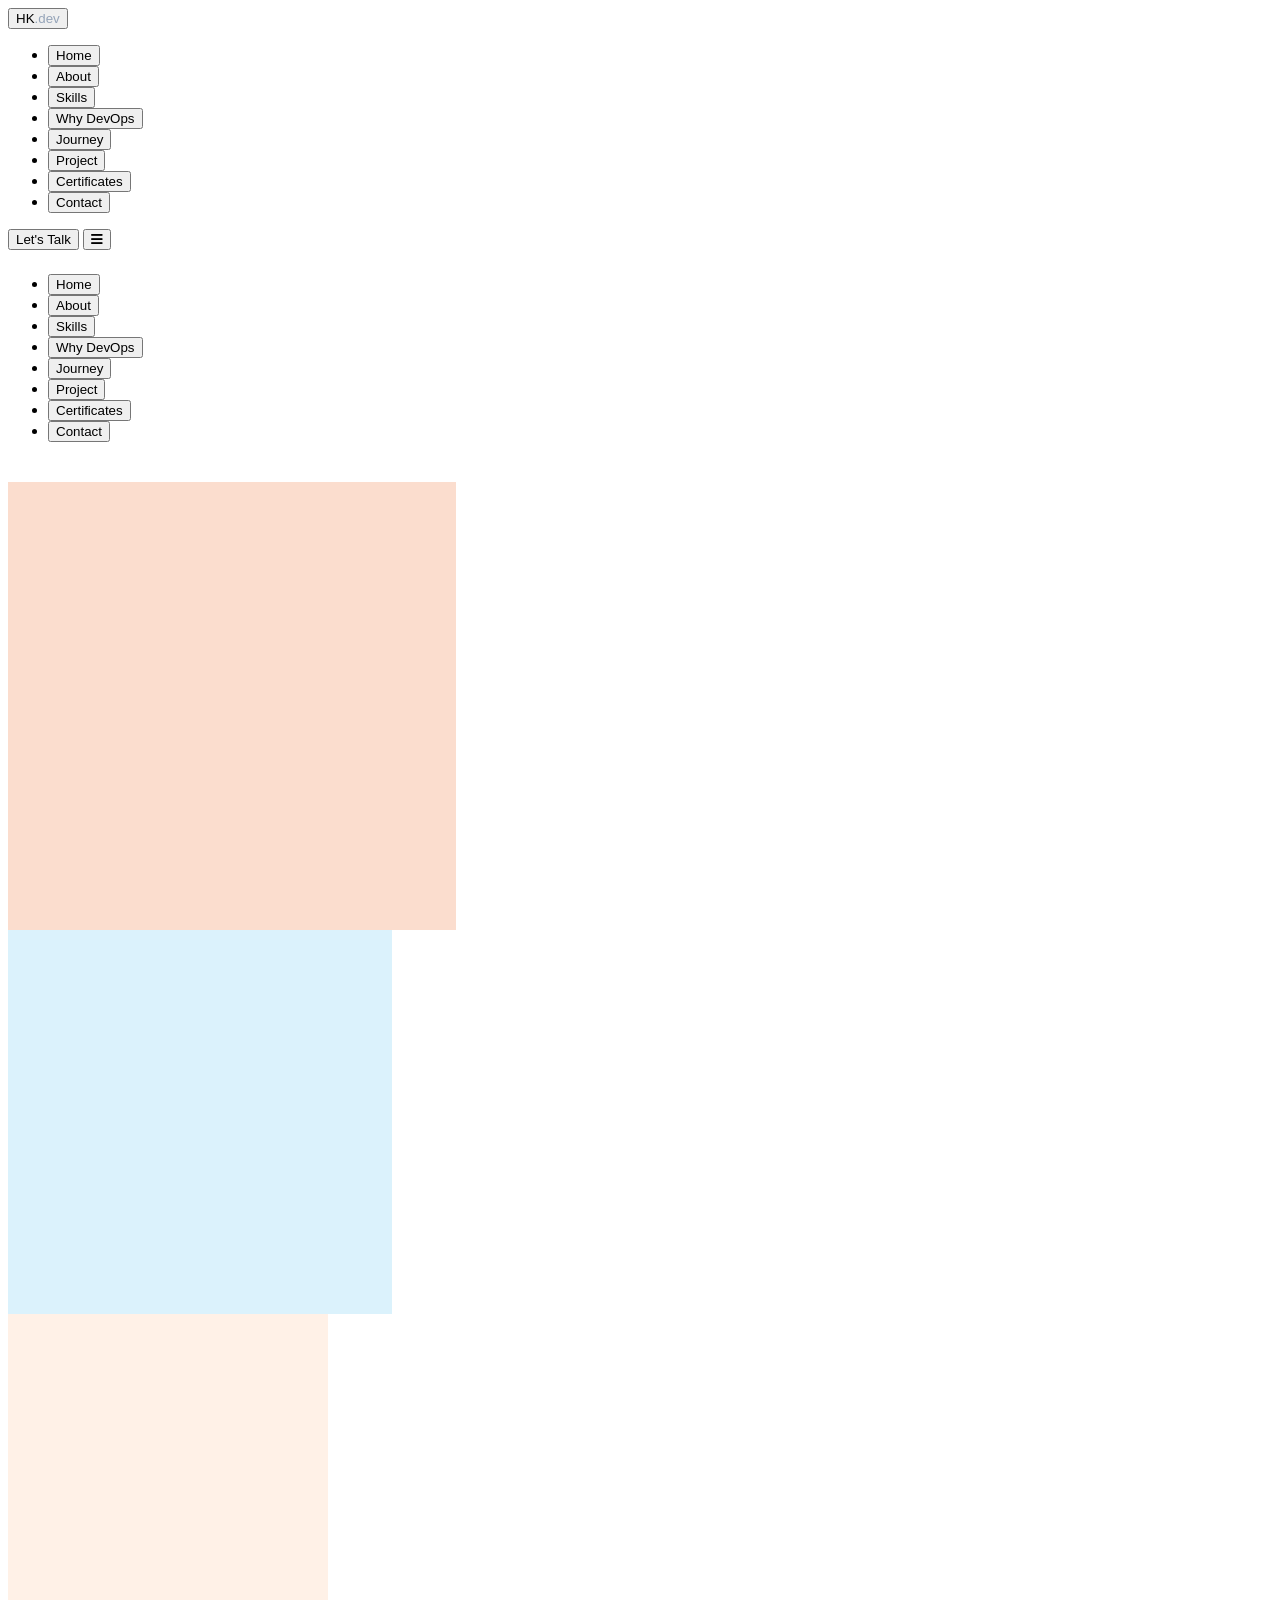
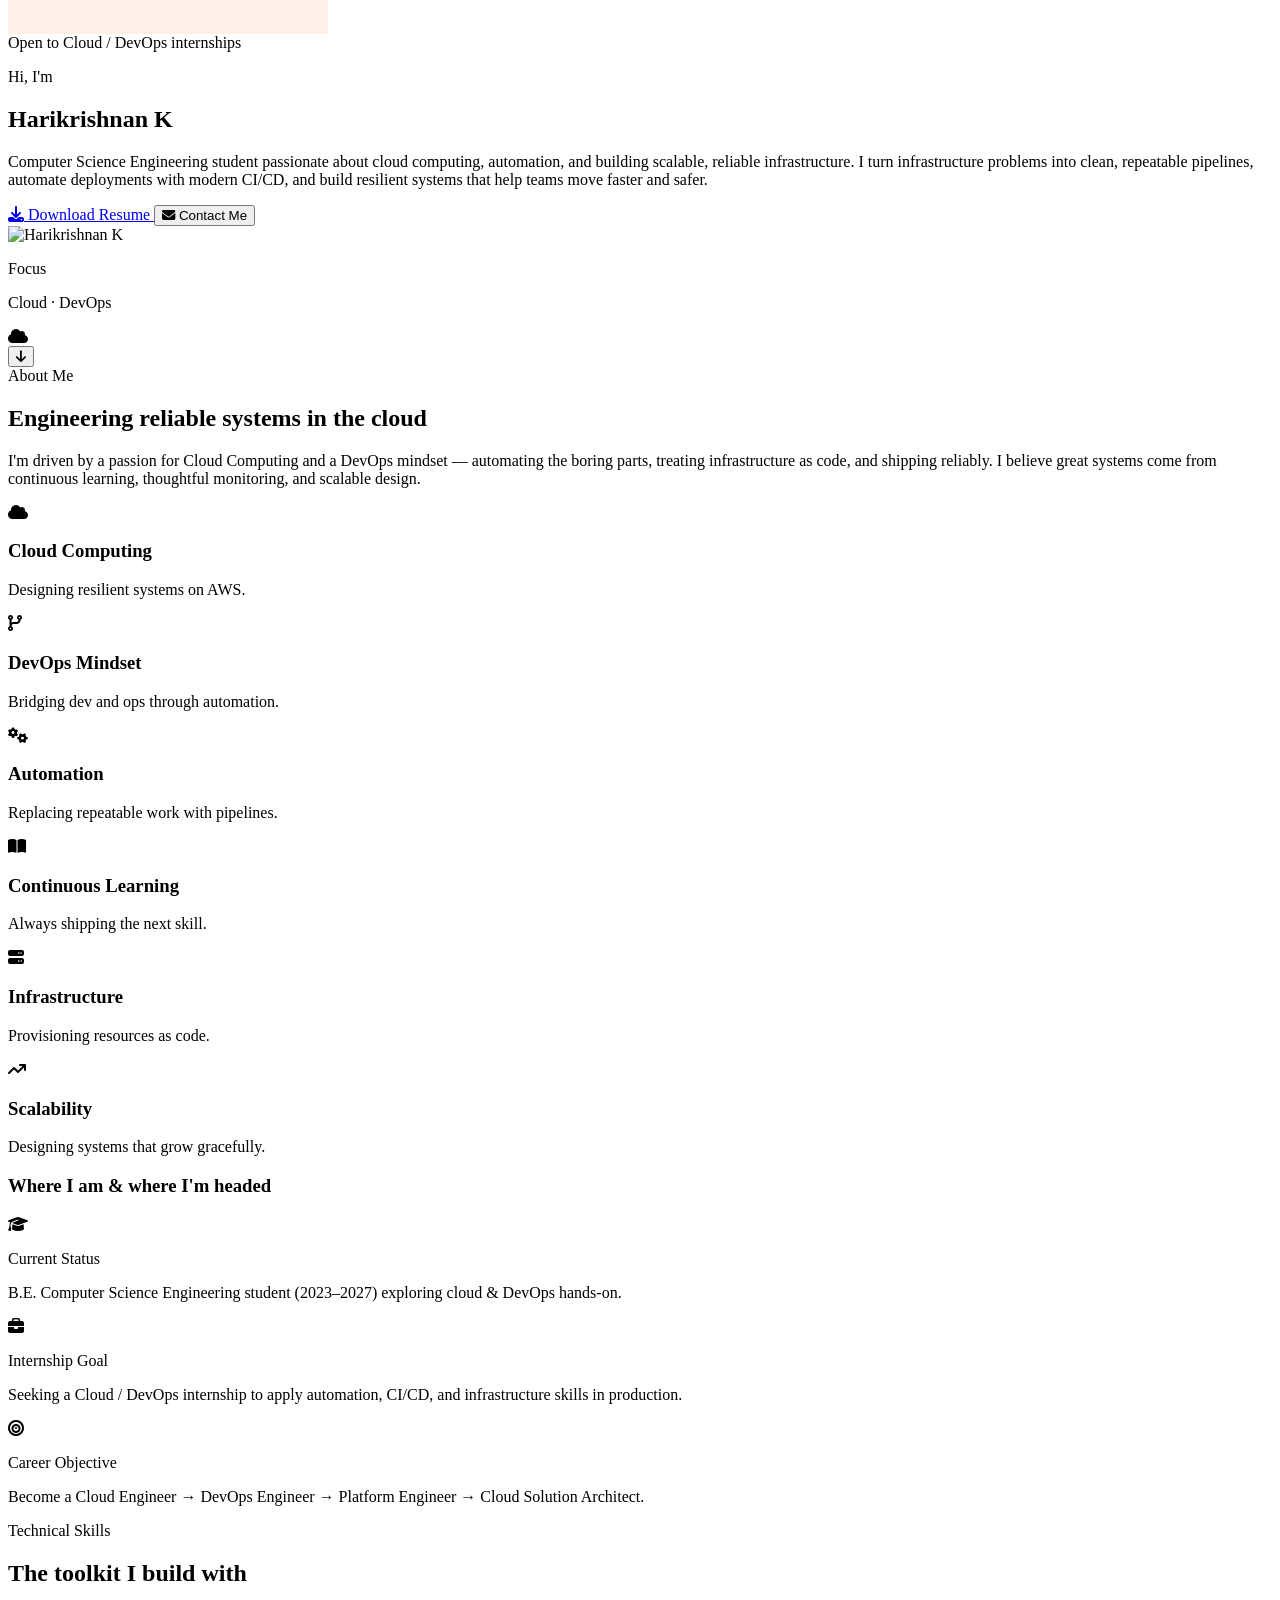
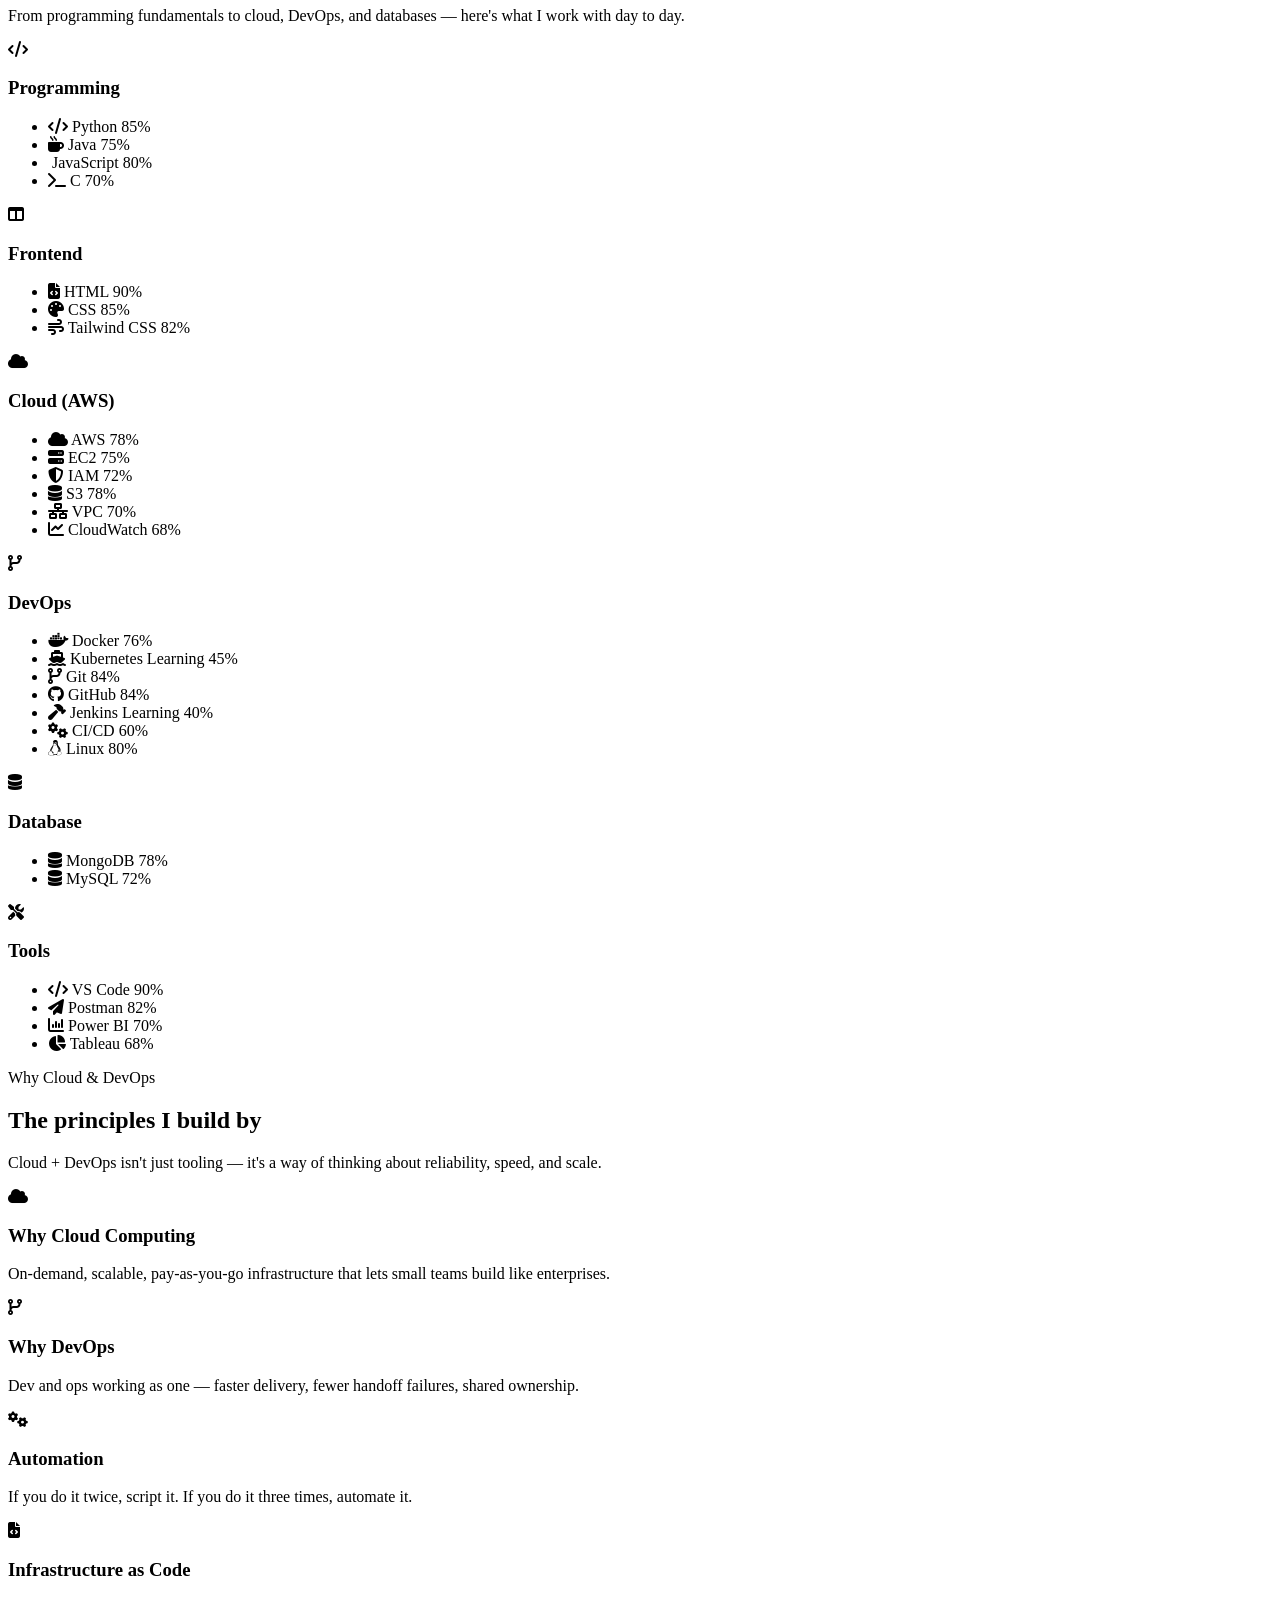
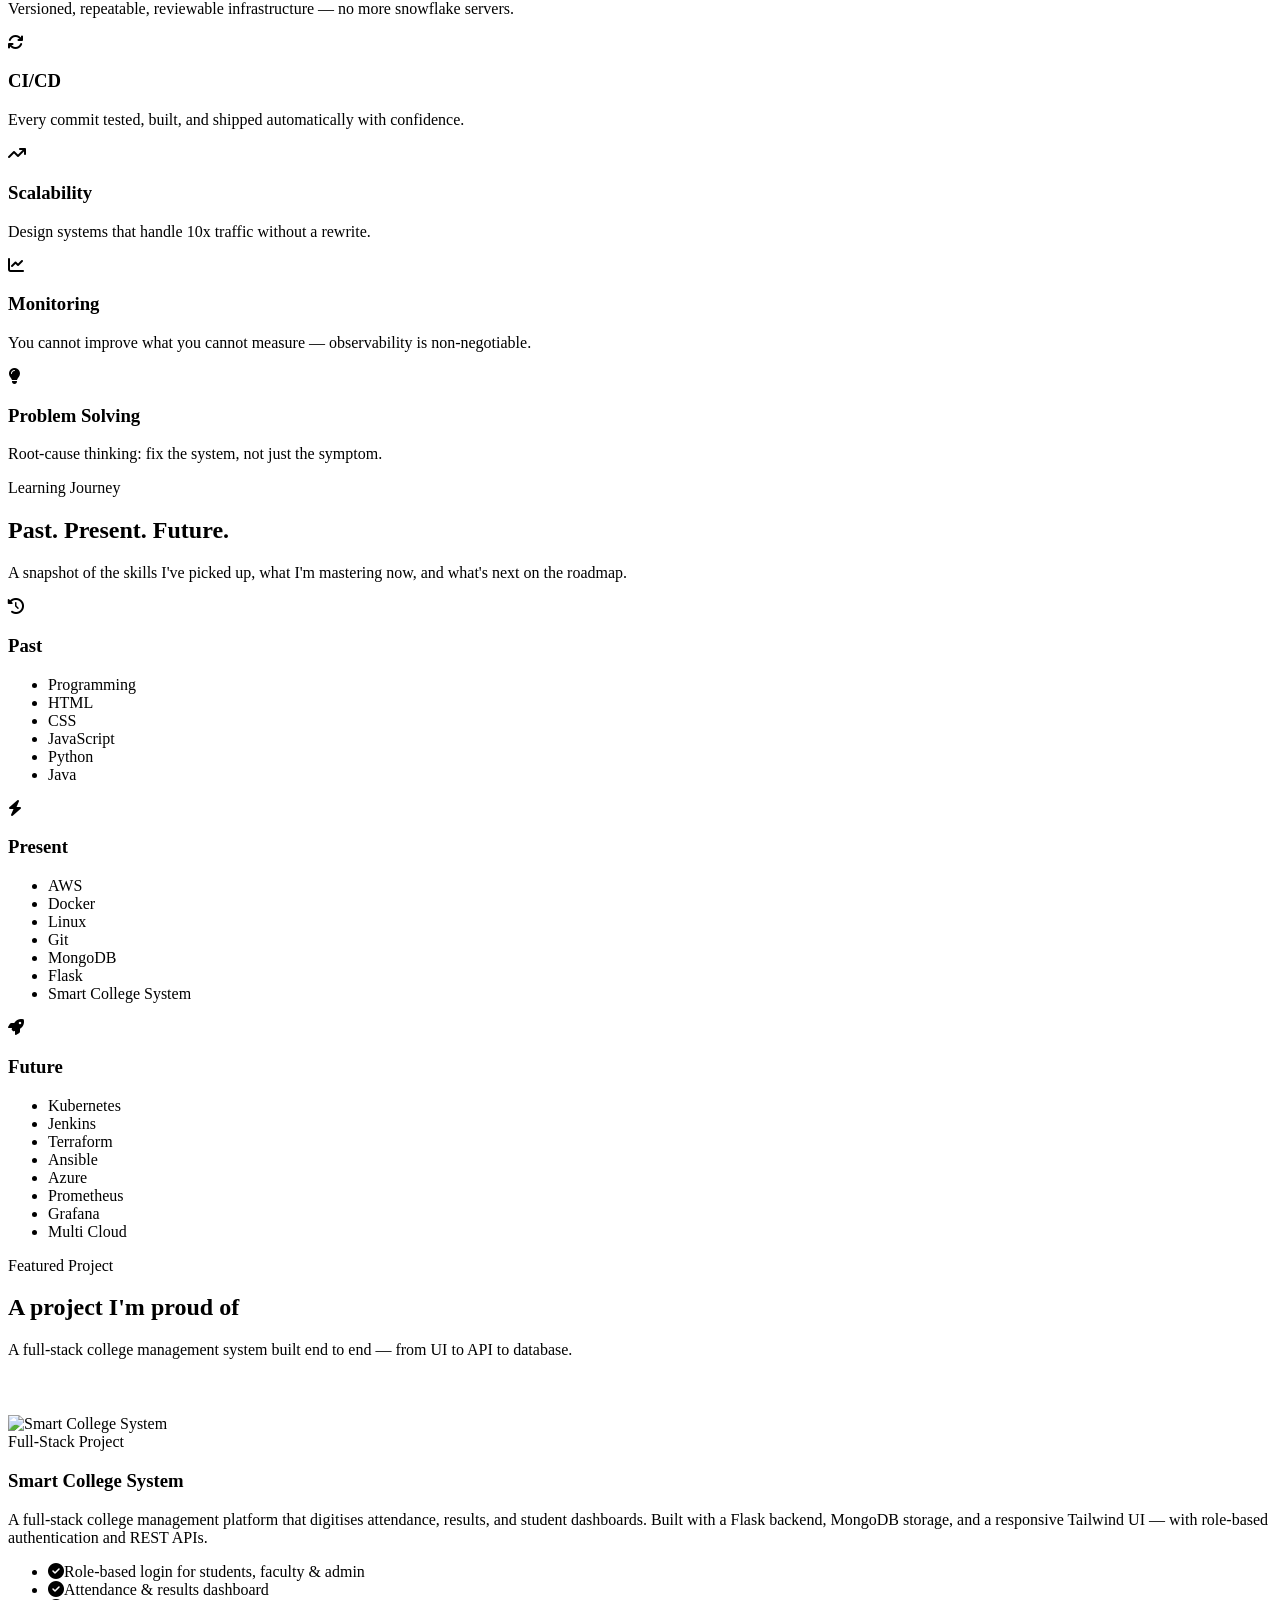
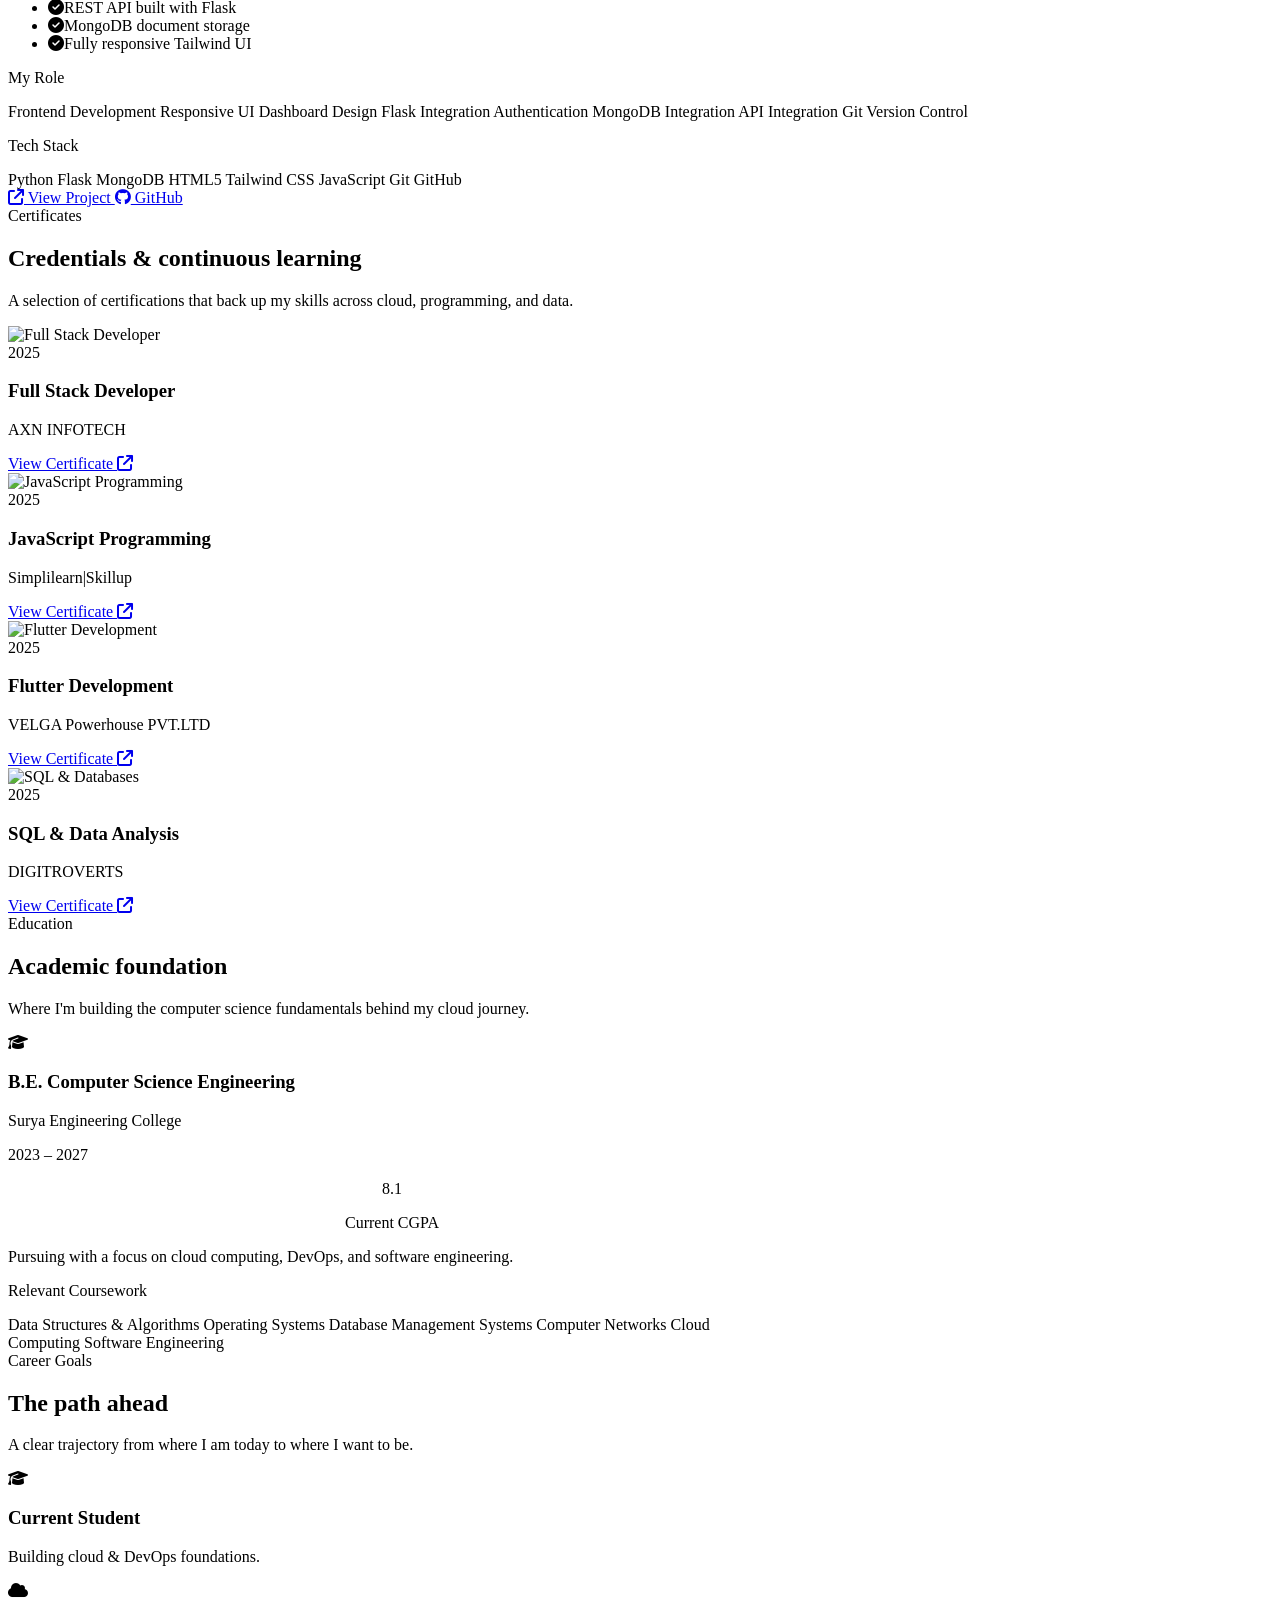
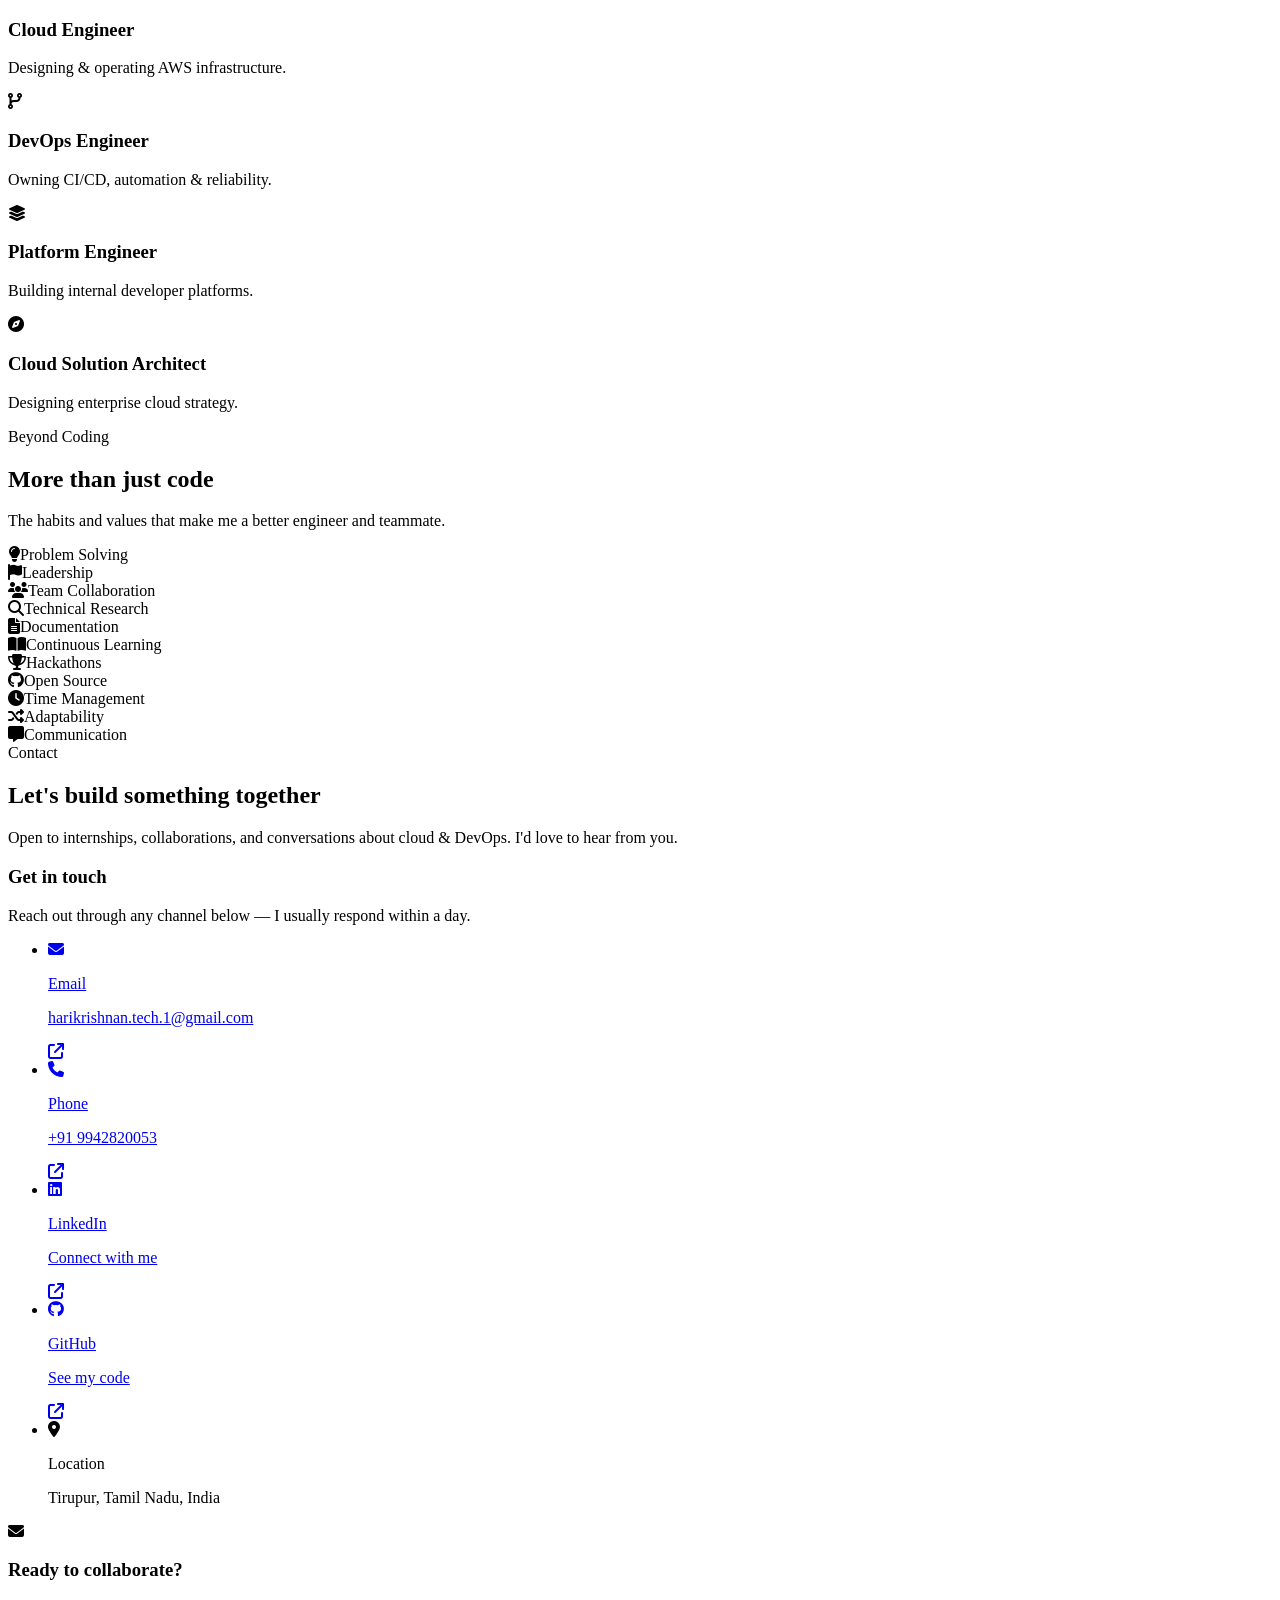
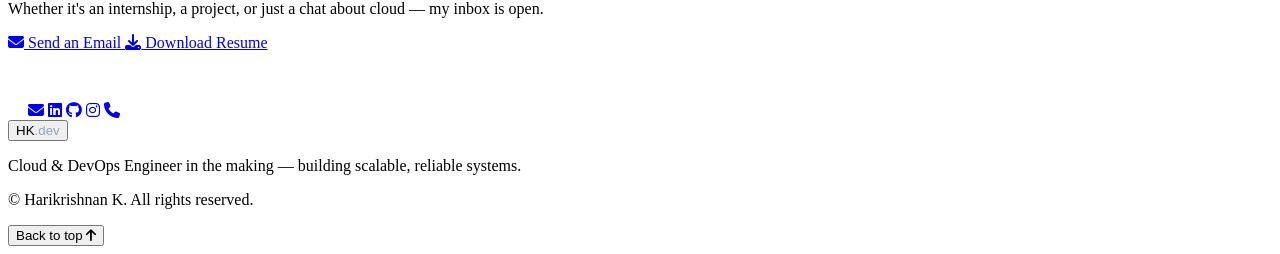
==== index.html @ 73b2b6e0 "Updated Homepage" ====
<!DOCTYPE html>
<html lang="en">
  <head>
    <meta charset="UTF-8" />
    <meta name="viewport" content="width=device-width, initial-scale=1.0" />
    <meta
      name="description"
      content="Harikrishnan K — Cloud & DevOps Engineer. Computer Science Engineering student passionate about cloud computing, automation, and scalable infrastructure."
    />
    <title>Harikrishnan K — Cloud & DevOps Engineer</title>

    <!-- ================= FONTS ================= -->
    <!-- Poppins (body) + Space Grotesk (headings). To change fonts, edit here. -->
    <link rel="preconnect" href="https://fonts.googleapis.com" />
    <link rel="preconnect" href="https://fonts.gstatic.com" crossorigin />
    <link
      href="https://fonts.googleapis.com/css2?family=Poppins:wght@300;400;500;600;700&family=Space+Grotesk:wght@400;500;600;700&display=swap"
      rel="stylesheet"
    />

    <!-- ================= FONT AWESOME ICONS ================= -->
    <link
      rel="stylesheet"
      href="https://cdnjs.cloudflare.com/ajax/libs/font-awesome/6.5.2/css/all.min.css"
      referrerpolicy="no-referrer"
    />

    <!-- ================= STYLESHEETS (split by concern, unchanged from original) ================= -->
    <link rel="stylesheet" href="css/variables.css" />
    <link rel="stylesheet" href="css/base.css" />
    <link rel="stylesheet" href="css/components.css" />
    <link rel="stylesheet" href="css/animations.css" />
    <link rel="stylesheet" href="css/sections.css" />
    <style>
      .scroll-progress {
        width: 0%;
      }
    </style>
  </head>

  <body>
    <!-- ================= SCROLL PROGRESS BAR ================= -->
    <div class="scroll-progress-bar">
      <div class="scroll-progress" id="scroll-progress"></div>
    </div>

    <!-- ================= NAVBAR ================= -->
    <header class="navbar" id="navbar-el">
      <nav class="container-x nav-inner">
        <button class="nav-logo" data-scroll="hero">
          <span class="text-gradient">HK</span><span style="color:#94a3b8">.dev</span>
        </button>

        <!-- Desktop links -->
        <ul class="nav-links">
          <li><button data-scroll="hero" data-nav="hero">Home</button></li>
          <li><button data-scroll="about" data-nav="about">About</button></li>
          <li><button data-scroll="skills" data-nav="skills">Skills</button></li>
          <li><button data-scroll="why" data-nav="why">Why DevOps</button></li>
          <li><button data-scroll="journey" data-nav="journey">Journey</button></li>
          <li><button data-scroll="project" data-nav="project">Project</button></li>
          <li><button data-scroll="certificates" data-nav="certificates">Certificates</button></li>
          <li><button data-scroll="contact" data-nav="contact">Contact</button></li>
        </ul>

        <!-- CTA -->
        <button class="nav-cta" data-scroll="contact">Let's Talk</button>

        <!-- Mobile hamburger -->
        <button class="nav-toggle" id="nav-toggle" aria-label="Toggle menu">
          <i class="fa-solid fa-bars" id="nav-icon"></i>
        </button>
      </nav>

      <!-- Mobile dropdown -->
      <div class="nav-mobile container-x" id="nav-mobile">
        <ul style="padding-bottom:1.5rem;padding-top:0.5rem">
          <li><button data-scroll="hero" data-nav="hero">Home</button></li>
          <li><button data-scroll="about" data-nav="about">About</button></li>
          <li><button data-scroll="skills" data-nav="skills">Skills</button></li>
          <li><button data-scroll="why" data-nav="why">Why DevOps</button></li>
          <li><button data-scroll="journey" data-nav="journey">Journey</button></li>
          <li><button data-scroll="project" data-nav="project">Project</button></li>
          <li><button data-scroll="certificates" data-nav="certificates">Certificates</button></li>
          <li><button data-scroll="contact" data-nav="contact">Contact</button></li>
        </ul>
      </div>
    </header>

    <main>
      <!-- ================= HERO SECTION ================= -->
      <section id="hero" class="hero">
        <!-- Background glows + grid -->
        <div class="hero-bg">
          <div class="hero-blob" style="left:-8rem;top:2.5rem;width:28rem;height:28rem;background:rgba(234,88,12,0.2)"></div>
          <div class="hero-blob" style="right:-6rem;top:10rem;width:24rem;height:24rem;background:rgba(14,165,233,0.15)"></div>
          <div class="hero-blob" style="left:33%;bottom:0;width:20rem;height:20rem;background:rgba(249,115,22,0.1)"></div>
          <div class="hero-grid"></div>
        </div>

        <div class="container-x hero-grid-layout">
          <!-- LEFT: text -->
          <div>
            <span class="hero-badge reveal">
              <span class="live-dot"><span class="ping"></span><span class="core"></span></span>
              Open to Cloud / DevOps internships
            </span>
            <p class="hero-greeting reveal reveal-d-1">Hi, I'm</p>
            <h1 class="hero-name reveal reveal-d-1">Harikrishnan K</h1>
            <h2 class="hero-role reveal reveal-d-2">
              <span class="caret text-gradient" id="typed-text"></span>
            </h2>
            <p class="hero-intro reveal reveal-d-2">
              Computer Science Engineering student passionate about cloud computing, automation, and building scalable, reliable infrastructure. I turn infrastructure problems into clean, repeatable pipelines, automate deployments with modern CI/CD, and build resilient systems that help teams move faster and safer.
            </p>
            <div class="hero-btns reveal reveal-d-3">
              <a class="btn btn-primary" href="hari(DevOp’s & Cloud ).pdf" download>
                <i class="fa-solid fa-download"></i> Download Resume
              </a>
              <button class="btn btn-ghost" data-scroll="contact">
                <i class="fa-solid fa-envelope"></i> Contact Me
              </button>
            </div>
          </div>

          <!-- RIGHT: glowing profile card -->
          <div class="hero-photo-wrap reveal reveal-right reveal-d-2">
            <div class="hero-photo-card">
              <div class="hero-photo-glow glow-ring animate-pulse-glow"></div>
              <div class="glass">
                <img class="zoom-img" src="me.jpeg" alt="Harikrishnan K" />
                <div class="hero-photo-badge">
                  <div>
                    <p class="focus-label">Focus</p>
                    <p class="focus-value">Cloud · DevOps</p>
                  </div>
                  <span class="focus-icon"><i class="fa-solid fa-cloud"></i></span>
                </div>
              </div>
            </div>
          </div>
        </div>
        <!-- Scroll hint -->
        <button class="hero-scroll-hint" data-scroll="about" aria-label="Scroll down">
          <i class="fa-solid fa-arrow-down animate-bounce"></i>
        </button>
      </section>

      <!-- ================= ABOUT SECTION ================= -->
      <section id="about" class="section-pad">
        <div class="container-x">
          <div class="section-heading reveal">
            <span class="section-eyebrow"><span class="dot"></span>About Me</span>
            <h2 class="section-title">Engineering <span class="text-gradient">reliable systems</span> in the cloud</h2>
            <p class="section-subtitle">I'm driven by a passion for Cloud Computing and a DevOps mindset — automating the boring parts, treating infrastructure as code, and shipping reliably. I believe great systems come from continuous learning, thoughtful monitoring, and scalable design.</p>
          </div>

          <div class="about-grid">
            <div class="reveal reveal-d1">
              <div class="glass glass-hover lift pillar-card">
                <div class="pillar-icon"><i class="fa-solid fa-cloud"></i></div>
                <h3 class="pillar-title">Cloud Computing</h3>
                <p class="pillar-text">Designing resilient systems on AWS.</p>
              </div>
            </div>
            <div class="reveal reveal-d2">
              <div class="glass glass-hover lift pillar-card">
                <div class="pillar-icon"><i class="fa-solid fa-code-branch"></i></div>
                <h3 class="pillar-title">DevOps Mindset</h3>
                <p class="pillar-text">Bridging dev and ops through automation.</p>
              </div>
            </div>
            <div class="reveal reveal-d3">
              <div class="glass glass-hover lift pillar-card">
                <div class="pillar-icon"><i class="fa-solid fa-gears"></i></div>
                <h3 class="pillar-title">Automation</h3>
                <p class="pillar-text">Replacing repeatable work with pipelines.</p>
              </div>
            </div>
            <div class="reveal reveal-d1">
              <div class="glass glass-hover lift pillar-card">
                <div class="pillar-icon"><i class="fa-solid fa-book-open"></i></div>
                <h3 class="pillar-title">Continuous Learning</h3>
                <p class="pillar-text">Always shipping the next skill.</p>
              </div>
            </div>
            <div class="reveal reveal-d2">
              <div class="glass glass-hover lift pillar-card">
                <div class="pillar-icon"><i class="fa-solid fa-server"></i></div>
                <h3 class="pillar-title">Infrastructure</h3>
                <p class="pillar-text">Provisioning resources as code.</p>
              </div>
            </div>
            <div class="reveal reveal-d3">
              <div class="glass glass-hover lift pillar-card">
                <div class="pillar-icon"><i class="fa-solid fa-arrow-trend-up"></i></div>
                <h3 class="pillar-title">Scalability</h3>
                <p class="pillar-text">Designing systems that grow gracefully.</p>
              </div>
            </div>
          </div>

          <div class="about-timeline">
            <h3 class="about-timeline-title reveal">Where I am & where I'm headed</h3>
            <div class="about-timeline-track">
              <div class="about-timeline-line"></div>
              <div class="about-timeline-item reveal reveal-left reveal-d-1">
                <span class="about-timeline-node"><i class="fa-solid fa-graduation-cap"></i></span>
                <div class="glass about-timeline-card">
                  <p class="about-timeline-phase">Current Status</p>
                  <p class="about-timeline-text">B.E. Computer Science Engineering student (2023–2027) exploring cloud & DevOps hands-on.</p>
                </div>
              </div>
              <div class="about-timeline-item reveal reveal-right reveal-d-1">
                <span class="about-timeline-node"><i class="fa-solid fa-briefcase"></i></span>
                <div class="glass about-timeline-card">
                  <p class="about-timeline-phase">Internship Goal</p>
                  <p class="about-timeline-text">Seeking a Cloud / DevOps internship to apply automation, CI/CD, and infrastructure skills in production.</p>
                </div>
              </div>
              <div class="about-timeline-item reveal reveal-left reveal-d-1">
                <span class="about-timeline-node"><i class="fa-solid fa-bullseye"></i></span>
                <div class="glass about-timeline-card">
                  <p class="about-timeline-phase">Career Objective</p>
                  <p class="about-timeline-text">Become a Cloud Engineer → DevOps Engineer → Platform Engineer → Cloud Solution Architect.</p>
                </div>
              </div>
            </div>
          </div>
        </div>
      </section>

      <!-- ================= SKILLS SECTION ================= -->
      <section id="skills" class="section-pad skills-bg">
        <div class="container-x">
          <div class="section-heading reveal">
            <span class="section-eyebrow"><span class="dot"></span>Technical Skills</span>
            <h2 class="section-title">The <span class="text-gradient">toolkit</span> I build with</h2>
            <p class="section-subtitle">From programming fundamentals to cloud, DevOps, and databases — here's what I work with day to day.</p>
          </div>
          <div class="skills-grid">

            <div class="reveal reveal-d1">
              <div class="glass glass-hover lift skill-card">
                <div class="skill-card-header">
                  <span class="skill-cat-icon accent"><i class="fa-solid fa-code"></i></span>
                  <h3 class="skill-cat-title">Programming</h3>
                </div>
                <ul>
                  <li class="skill-row">
                    <div class="skill-row-top">
                      <span class="skill-row-name"><i class="fa-solid fa-code accent"></i> Python</span>
                      <span class="skill-pct accent">85%</span>
                    </div>
                    <div class="skill-bar"><div class="skill-bar-fill accent" data-level="85"></div></div>
                  </li>
                  <li class="skill-row">
                    <div class="skill-row-top">
                      <span class="skill-row-name"><i class="fa-solid fa-mug-hot accent"></i> Java</span>
                      <span class="skill-pct accent">75%</span>
                    </div>
                    <div class="skill-bar"><div class="skill-bar-fill accent" data-level="75"></div></div>
                  </li>
                  <li class="skill-row">
                    <div class="skill-row-top">
                      <span class="skill-row-name"><i class="fa-solid fa-brackets-curly accent"></i> JavaScript</span>
                      <span class="skill-pct accent">80%</span>
                    </div>
                    <div class="skill-bar"><div class="skill-bar-fill accent" data-level="80"></div></div>
                  </li>
                  <li class="skill-row">
                    <div class="skill-row-top">
                      <span class="skill-row-name"><i class="fa-solid fa-terminal accent"></i> C</span>
                      <span class="skill-pct accent">70%</span>
                    </div>
                    <div class="skill-bar"><div class="skill-bar-fill accent" data-level="70"></div></div>
                  </li>
                </ul>
              </div>
            </div>

            <div class="reveal reveal-d2">
              <div class="glass glass-hover lift skill-card">
                <div class="skill-card-header">
                  <span class="skill-cat-icon azure"><i class="fa-solid fa-table-columns"></i></span>
                  <h3 class="skill-cat-title">Frontend</h3>
                </div>
                <ul>
                  <li class="skill-row">
                    <div class="skill-row-top">
                      <span class="skill-row-name"><i class="fa-solid fa-file-code azure"></i> HTML</span>
                      <span class="skill-pct azure">90%</span>
                    </div>
                    <div class="skill-bar"><div class="skill-bar-fill azure" data-level="90"></div></div>
                  </li>
                  <li class="skill-row">
                    <div class="skill-row-top">
                      <span class="skill-row-name"><i class="fa-solid fa-palette azure"></i> CSS</span>
                      <span class="skill-pct azure">85%</span>
                    </div>
                    <div class="skill-bar"><div class="skill-bar-fill azure" data-level="85"></div></div>
                  </li>
                  <li class="skill-row">
                    <div class="skill-row-top">
                      <span class="skill-row-name"><i class="fa-solid fa-wind azure"></i> Tailwind CSS</span>
                      <span class="skill-pct azure">82%</span>
                    </div>
                    <div class="skill-bar"><div class="skill-bar-fill azure" data-level="82"></div></div>
                  </li>
                </ul>
              </div>
            </div>

            <div class="reveal reveal-d3">
              <div class="glass glass-hover lift skill-card">
                <div class="skill-card-header">
                  <span class="skill-cat-icon accent"><i class="fa-solid fa-cloud"></i></span>
                  <h3 class="skill-cat-title">Cloud (AWS)</h3>
                </div>
                <ul>
                  <li class="skill-row">
                    <div class="skill-row-top">
                      <span class="skill-row-name"><i class="fa-solid fa-cloud accent"></i> AWS</span>
                      <span class="skill-pct accent">78%</span>
                    </div>
                    <div class="skill-bar"><div class="skill-bar-fill accent" data-level="78"></div></div>
                  </li>
                  <li class="skill-row">
                    <div class="skill-row-top">
                      <span class="skill-row-name"><i class="fa-solid fa-server accent"></i> EC2</span>
                      <span class="skill-pct accent">75%</span>
                    </div>
                    <div class="skill-bar"><div class="skill-bar-fill accent" data-level="75"></div></div>
                  </li>
                  <li class="skill-row">
                    <div class="skill-row-top">
                      <span class="skill-row-name"><i class="fa-solid fa-shield-halved accent"></i> IAM</span>
                      <span class="skill-pct accent">72%</span>
                    </div>
                    <div class="skill-bar"><div class="skill-bar-fill accent" data-level="72"></div></div>
                  </li>
                  <li class="skill-row">
                    <div class="skill-row-top">
                      <span class="skill-row-name"><i class="fa-solid fa-database accent"></i> S3</span>
                      <span class="skill-pct accent">78%</span>
                    </div>
                    <div class="skill-bar"><div class="skill-bar-fill accent" data-level="78"></div></div>
                  </li>
                  <li class="skill-row">
                    <div class="skill-row-top">
                      <span class="skill-row-name"><i class="fa-solid fa-network-wired accent"></i> VPC</span>
                      <span class="skill-pct accent">70%</span>
                    </div>
                    <div class="skill-bar"><div class="skill-bar-fill accent" data-level="70"></div></div>
                  </li>
                  <li class="skill-row">
                    <div class="skill-row-top">
                      <span class="skill-row-name"><i class="fa-solid fa-chart-line accent"></i> CloudWatch</span>
                      <span class="skill-pct accent">68%</span>
                    </div>
                    <div class="skill-bar"><div class="skill-bar-fill accent" data-level="68"></div></div>
                  </li>
                </ul>
              </div>
            </div>

            <div class="reveal reveal-d1">
              <div class="glass glass-hover lift skill-card">
                <div class="skill-card-header">
                  <span class="skill-cat-icon azure"><i class="fa-solid fa-code-branch"></i></span>
                  <h3 class="skill-cat-title">DevOps</h3>
                </div>
                <ul>
                  <li class="skill-row">
                    <div class="skill-row-top">
                      <span class="skill-row-name"><i class="fa-brands fa-docker azure"></i> Docker</span>
                      <span class="skill-pct azure">76%</span>
                    </div>
                    <div class="skill-bar"><div class="skill-bar-fill azure" data-level="76"></div></div>
                  </li>
                  <li class="skill-row">
                    <div class="skill-row-top">
                      <span class="skill-row-name"><i class="fa-solid fa-ship azure"></i> Kubernetes <span class="skill-note">Learning</span></span>
                      <span class="skill-pct azure">45%</span>
                    </div>
                    <div class="skill-bar"><div class="skill-bar-fill azure" data-level="45"></div></div>
                  </li>
                  <li class="skill-row">
                    <div class="skill-row-top">
                      <span class="skill-row-name"><i class="fa-solid fa-code-branch azure"></i> Git</span>
                      <span class="skill-pct azure">84%</span>
                    </div>
                    <div class="skill-bar"><div class="skill-bar-fill azure" data-level="84"></div></div>
                  </li>
                  <li class="skill-row">
                    <div class="skill-row-top">
                      <span class="skill-row-name"><i class="fa-brands fa-github azure"></i> GitHub</span>
                      <span class="skill-pct azure">84%</span>
                    </div>
                    <div class="skill-bar"><div class="skill-bar-fill azure" data-level="84"></div></div>
                  </li>
                  <li class="skill-row">
                    <div class="skill-row-top">
                      <span class="skill-row-name"><i class="fa-solid fa-hammer azure"></i> Jenkins <span class="skill-note">Learning</span></span>
                      <span class="skill-pct azure">40%</span>
                    </div>
                    <div class="skill-bar"><div class="skill-bar-fill azure" data-level="40"></div></div>
                  </li>
                  <li class="skill-row">
                    <div class="skill-row-top">
                      <span class="skill-row-name"><i class="fa-solid fa-gears azure"></i> CI/CD</span>
                      <span class="skill-pct azure">60%</span>
                    </div>
                    <div class="skill-bar"><div class="skill-bar-fill azure" data-level="60"></div></div>
                  </li>
                  <li class="skill-row">
                    <div class="skill-row-top">
                      <span class="skill-row-name"><i class="fa-brands fa-linux azure"></i> Linux</span>
                      <span class="skill-pct azure">80%</span>
                    </div>
                    <div class="skill-bar"><div class="skill-bar-fill azure" data-level="80"></div></div>
                  </li>
                </ul>
              </div>
            </div>

            <div class="reveal reveal-d2">
              <div class="glass glass-hover lift skill-card">
                <div class="skill-card-header">
                  <span class="skill-cat-icon accent"><i class="fa-solid fa-database"></i></span>
                  <h3 class="skill-cat-title">Database</h3>
                </div>
                <ul>
                  <li class="skill-row">
                    <div class="skill-row-top">
                      <span class="skill-row-name"><i class="fa-solid fa-database accent"></i> MongoDB</span>
                      <span class="skill-pct accent">78%</span>
                    </div>
                    <div class="skill-bar"><div class="skill-bar-fill accent" data-level="78"></div></div>
                  </li>
                  <li class="skill-row">
                    <div class="skill-row-top">
                      <span class="skill-row-name"><i class="fa-solid fa-database accent"></i> MySQL</span>
                      <span class="skill-pct accent">72%</span>
                    </div>
                    <div class="skill-bar"><div class="skill-bar-fill accent" data-level="72"></div></div>
                  </li>
                </ul>
              </div>
            </div>

            <div class="reveal reveal-d3">
              <div class="glass glass-hover lift skill-card">
                <div class="skill-card-header">
                  <span class="skill-cat-icon azure"><i class="fa-solid fa-screwdriver-wrench"></i></span>
                  <h3 class="skill-cat-title">Tools</h3>
                </div>
                <ul>
                  <li class="skill-row">
                    <div class="skill-row-top">
                      <span class="skill-row-name"><i class="fa-solid fa-code azure"></i> VS Code</span>
                      <span class="skill-pct azure">90%</span>
                    </div>
                    <div class="skill-bar"><div class="skill-bar-fill azure" data-level="90"></div></div>
                  </li>
                  <li class="skill-row">
                    <div class="skill-row-top">
                      <span class="skill-row-name"><i class="fa-solid fa-paper-plane azure"></i> Postman</span>
                      <span class="skill-pct azure">82%</span>
                    </div>
                    <div class="skill-bar"><div class="skill-bar-fill azure" data-level="82"></div></div>
                  </li>
                  <li class="skill-row">
                    <div class="skill-row-top">
                      <span class="skill-row-name"><i class="fa-solid fa-chart-column azure"></i> Power BI</span>
                      <span class="skill-pct azure">70%</span>
                    </div>
                    <div class="skill-bar"><div class="skill-bar-fill azure" data-level="70"></div></div>
                  </li>
                  <li class="skill-row">
                    <div class="skill-row-top">
                      <span class="skill-row-name"><i class="fa-solid fa-chart-pie azure"></i> Tableau</span>
                      <span class="skill-pct azure">68%</span>
                    </div>
                    <div class="skill-bar"><div class="skill-bar-fill azure" data-level="68"></div></div>
                  </li>
                </ul>
              </div>
            </div>

          </div>
        </div>
      </section>

      <!-- ================= WHY DEVOPS SECTION ================= -->
      <section id="why" class="section-pad">
        <div class="container-x">
          <div class="section-heading reveal">
            <span class="section-eyebrow"><span class="dot"></span>Why Cloud & DevOps</span>
            <h2 class="section-title">The <span class="text-gradient">principles</span> I build by</h2>
            <p class="section-subtitle">Cloud + DevOps isn't just tooling — it's a way of thinking about reliability, speed, and scale.</p>
          </div>
          <div class="why-grid">
            <div class="reveal reveal-d1">
              <div class="glass glass-hover lift why-card">
                <div class="why-glow"></div>
                <div class="why-icon"><i class="fa-solid fa-cloud"></i></div>
                <h3 class="why-title">Why Cloud Computing</h3>
                <p class="why-text">On-demand, scalable, pay-as-you-go infrastructure that lets small teams build like enterprises.</p>
              </div>
            </div>
            <div class="reveal reveal-d2">
              <div class="glass glass-hover lift why-card">
                <div class="why-glow"></div>
                <div class="why-icon"><i class="fa-solid fa-code-branch"></i></div>
                <h3 class="why-title">Why DevOps</h3>
                <p class="why-text">Dev and ops working as one — faster delivery, fewer handoff failures, shared ownership.</p>
              </div>
            </div>
            <div class="reveal reveal-d3">
              <div class="glass glass-hover lift why-card">
                <div class="why-glow"></div>
                <div class="why-icon"><i class="fa-solid fa-gears"></i></div>
                <h3 class="why-title">Automation</h3>
                <p class="why-text">If you do it twice, script it. If you do it three times, automate it.</p>
              </div>
            </div>
            <div class="reveal reveal-d4">
              <div class="glass glass-hover lift why-card">
                <div class="why-glow"></div>
                <div class="why-icon"><i class="fa-solid fa-file-code"></i></div>
                <h3 class="why-title">Infrastructure as Code</h3>
                <p class="why-text">Versioned, repeatable, reviewable infrastructure — no more snowflake servers.</p>
              </div>
            </div>
            <div class="reveal reveal-d1">
              <div class="glass glass-hover lift why-card">
                <div class="why-glow"></div>
                <div class="why-icon"><i class="fa-solid fa-arrows-rotate"></i></div>
                <h3 class="why-title">CI/CD</h3>
                <p class="why-text">Every commit tested, built, and shipped automatically with confidence.</p>
              </div>
            </div>
            <div class="reveal reveal-d2">
              <div class="glass glass-hover lift why-card">
                <div class="why-glow"></div>
                <div class="why-icon"><i class="fa-solid fa-arrow-trend-up"></i></div>
                <h3 class="why-title">Scalability</h3>
                <p class="why-text">Design systems that handle 10x traffic without a rewrite.</p>
              </div>
            </div>
            <div class="reveal reveal-d3">
              <div class="glass glass-hover lift why-card">
                <div class="why-glow"></div>
                <div class="why-icon"><i class="fa-solid fa-chart-line"></i></div>
                <h3 class="why-title">Monitoring</h3>
                <p class="why-text">You cannot improve what you cannot measure — observability is non-negotiable.</p>
              </div>
            </div>
            <div class="reveal reveal-d4">
              <div class="glass glass-hover lift why-card">
                <div class="why-glow"></div>
                <div class="why-icon"><i class="fa-solid fa-lightbulb"></i></div>
                <h3 class="why-title">Problem Solving</h3>
                <p class="why-text">Root-cause thinking: fix the system, not just the symptom.</p>
              </div>
            </div>
          </div>
        </div>
      </section>

      <!-- ================= LEARNING JOURNEY SECTION ================= -->
      <section id="journey" class="section-pad journey-bg">
        <div class="container-x">
          <div class="section-heading reveal">
            <span class="section-eyebrow"><span class="dot"></span>Learning Journey</span>
            <h2 class="section-title">Past. Present. <span class="text-gradient">Future.</span></h2>
            <p class="section-subtitle">A snapshot of the skills I've picked up, what I'm mastering now, and what's next on the roadmap.</p>
          </div>
          <div class="journey-track">
            <div class="journey-line"></div>
            <div class="journey-grid">
              <div class="reveal reveal-d1">
                <div class="journey-head">
                  <span class="journey-node slate"><i class="fa-solid fa-clock-rotate-left"></i></span>
                  <h3 class="journey-title">Past</h3>
                </div>
                <div class="glass journey-list">
                  <ul>
                    <li><span class="journey-dot slate"></span>Programming</li>
                    <li><span class="journey-dot slate"></span>HTML</li>
                    <li><span class="journey-dot slate"></span>CSS</li>
                    <li><span class="journey-dot slate"></span>JavaScript</li>
                    <li><span class="journey-dot slate"></span>Python</li>
                    <li><span class="journey-dot slate"></span>Java</li>
                  </ul>
                </div>
              </div>
              <div class="reveal reveal-d2">
                <div class="journey-head">
                  <span class="journey-node accent"><i class="fa-solid fa-bolt"></i></span>
                  <h3 class="journey-title">Present</h3>
                </div>
                <div class="glass journey-list">
                  <ul>
                    <li><span class="journey-dot accent"></span>AWS</li>
                    <li><span class="journey-dot accent"></span>Docker</li>
                    <li><span class="journey-dot accent"></span>Linux</li>
                    <li><span class="journey-dot accent"></span>Git</li>
                    <li><span class="journey-dot accent"></span>MongoDB</li>
                    <li><span class="journey-dot accent"></span>Flask</li>
                    <li><span class="journey-dot accent"></span>Smart College System</li>
                  </ul>
                </div>
              </div>
              <div class="reveal reveal-d3">
                <div class="journey-head">
                  <span class="journey-node azure"><i class="fa-solid fa-rocket"></i></span>
                  <h3 class="journey-title">Future</h3>
                </div>
                <div class="glass journey-list">
                  <ul>
                    <li><span class="journey-dot azure"></span>Kubernetes</li>
                    <li><span class="journey-dot azure"></span>Jenkins</li>
                    <li><span class="journey-dot azure"></span>Terraform</li>
                    <li><span class="journey-dot azure"></span>Ansible</li>
                    <li><span class="journey-dot azure"></span>Azure</li>
                    <li><span class="journey-dot azure"></span>Prometheus</li>
                    <li><span class="journey-dot azure"></span>Grafana</li>
                    <li><span class="journey-dot azure"></span>Multi Cloud</li>
                  </ul>
                </div>
              </div>
            </div>
          </div>
        </div>
      </section>

      <!-- ================= FEATURED PROJECT SECTION ================= -->
      <section id="project" class="section-pad">
        <div class="container-x">
          <div class="section-heading reveal">
            <span class="section-eyebrow"><span class="dot"></span>Featured Project</span>
            <h2 class="section-title">A project I'm <span class="text-gradient">proud of</span></h2>
            <p class="section-subtitle">A full-stack college management system built end to end — from UI to API to database.</p>
          </div>

          <div class="reveal" style="margin-top:3.5rem">
            <div class="glass project-card">
              <div class="project-grid">
                <!-- LEFT: screenshot -->
                <div class="project-img-wrap">
                  <img class="zoom-img project-img" src="https://images.pexels.com/photos/546819/pexels-photo-546819.jpeg?auto=compress&cs=tinysrgb&w=1200" alt="Smart College System" />
                  <div class="project-img-glow"></div>
                </div>

                <!-- RIGHT: details -->
                <div class="project-details">
                  <span class="project-tag">Full-Stack Project</span>
                  <h3 class="project-name">Smart College System</h3>
                  <p class="project-desc">A full-stack college management platform that digitises attendance, results, and student dashboards. Built with a Flask backend, MongoDB storage, and a responsive Tailwind UI — with role-based authentication and REST APIs.</p>

                  <ul class="project-features">
                    <li><i class="fa-solid fa-circle-check"></i>Role-based login for students, faculty & admin</li>
                    <li><i class="fa-solid fa-circle-check"></i>Attendance & results dashboard</li>
                    <li><i class="fa-solid fa-circle-check"></i>REST API built with Flask</li>
                    <li><i class="fa-solid fa-circle-check"></i>MongoDB document storage</li>
                    <li><i class="fa-solid fa-circle-check"></i>Fully responsive Tailwind UI</li>
                  </ul>

                  <p class="project-sub-label">My Role</p>
                  <div class="project-roles">
                    <span class="chip">Frontend Development</span>
                    <span class="chip">Responsive UI</span>
                    <span class="chip">Dashboard Design</span>
                    <span class="chip">Flask Integration</span>
                    <span class="chip">Authentication</span>
                    <span class="chip">MongoDB Integration</span>
                    <span class="chip">API Integration</span>
                    <span class="chip">Git Version Control</span>
                  </div>

                  <p class="project-sub-label">Tech Stack</p>
                  <div class="project-tags">
                    <span class="chip chip-accent">Python</span>
                    <span class="chip chip-accent">Flask</span>
                    <span class="chip chip-accent">MongoDB</span>
                    <span class="chip chip-accent">HTML5</span>
                    <span class="chip chip-accent">Tailwind CSS</span>
                    <span class="chip chip-accent">JavaScript</span>
                    <span class="chip chip-accent">Git</span>
                    <span class="chip chip-accent">GitHub</span>
                  </div>

                  <div class="project-btns">
                    <a class="btn btn-primary" href="#" target="_blank">
                      <i class="fa-solid fa-arrow-up-right-from-square"></i> View Project
                    </a>
                    <a class="btn btn-ghost" href="#" target="_blank">
                      <i class="fa-brands fa-github"></i> GitHub
                    </a>
                  </div>
                </div>
              </div>
            </div>
          </div>
        </div>
      </section>

      <!-- ================= CERTIFICATES SECTION ================= -->
      <section id="certificates" class="section-pad cert-bg">
        <div class="container-x">
          <div class="section-heading reveal">
            <span class="section-eyebrow"><span class="dot"></span>Certificates</span>
            <h2 class="section-title"><span class="text-gradient">Credentials</span> & continuous learning</h2>
            <p class="section-subtitle">A selection of certifications that back up my skills across cloud, programming, and data.</p>
          </div>
          <div class="cert-grid">
            <div class="reveal reveal-d1">
              <div class="glass glass-hover lift cert-card">
                <div class="cert-img-wrap">
                  <img class="zoom-img cert-img" src="full stack certificate.jpeg" alt="Full Stack Developer" />
                  <div class="cert-img-overlay"></div>
                  <span class="cert-date">2025</span>
                </div>
                <div class="cert-body">
                  <h3 class="cert-title">Full Stack Developer</h3>
                  <p class="cert-institute">AXN INFOTECH</p>
                  <a class="cert-link" href="full stack certificate.jpeg" target="_blank">View Certificate <i class="fa-solid fa-arrow-up-right-from-square"></i></a>
                </div>
              </div>
            </div>
            <div class="reveal reveal-d2">
              <div class="glass glass-hover lift cert-card">
                <div class="cert-img-wrap">
                  <img class="zoom-img cert-img" src="java srcipt certificate.jpeg" alt="JavaScript Programming" />
                  <div class="cert-img-overlay"></div>
                  <span class="cert-date">2025</span>
                </div>
                <div class="cert-body">
                  <h3 class="cert-title">JavaScript Programming</h3>
                  <p class="cert-institute">Simplilearn|Skillup</p>
                  <a class="cert-link" href="java srcipt certificate.jpeg" target="_blank">View Certificate <i class="fa-solid fa-arrow-up-right-from-square"></i></a>
                </div>
              </div>
            </div>
            <div class="reveal reveal-d3">
              <div class="glass glass-hover lift cert-card">
                <div class="cert-img-wrap">
                  <img class="zoom-img cert-img" src="flutter certificate.jpeg" alt="Flutter Development" />
                  <div class="cert-img-overlay"></div>
                  <span class="cert-date">2025</span>
                </div>
                <div class="cert-body">
                  <h3 class="cert-title">Flutter Development</h3>
                  <p class="cert-institute">VELGA Powerhouse PVT.LTD</p>
                  <a class="cert-link" href="flutter certificate.jpeg" target="_blank">View Certificate <i class="fa-solid fa-arrow-up-right-from-square"></i></a>
                </div>
              </div>
            </div>
            <div class="reveal reveal-d1">
              <div class="glass glass-hover lift cert-card">
                <div class="cert-img-wrap">
                  <img class="zoom-img cert-img" src="data analtics certifiacte.jpeg" alt="SQL & Databases" />
                  <div class="cert-img-overlay"></div>
                  <span class="cert-date">2025</span>
                </div>
                <div class="cert-body">
                  <h3 class="cert-title">SQL & Data Analysis</h3>
                  <p class="cert-institute">DIGITROVERTS</p>
                  <a class="cert-link" href="data analtics certifiacte.jpeg" target="_blank">View Certificate <i class="fa-solid fa-arrow-up-right-from-square"></i></a>
                </div>
              </div>
            </div>
          </div>
        </div>
      </section>

      <!-- ================= EDUCATION SECTION ================= -->
      <section id="education" class="section-pad">
        <div class="container-x">
          <div class="section-heading reveal">
            <span class="section-eyebrow"><span class="dot"></span>Education</span>
            <h2 class="section-title">Academic <span class="text-gradient">foundation</span></h2>
            <p class="section-subtitle">Where I'm building the computer science fundamentals behind my cloud journey.</p>
          </div>

          <div class="edu-wrap">
            <div class="reveal reveal-left" style="width:100%;max-width:48rem">
              <div class="edu-track">
                <div class="edu-line"></div>
                <span class="edu-node"><i class="fa-solid fa-graduation-cap"></i></span>
                <div class="glass edu-card">
                  <div class="edu-head">
                    <div>
                      <h3 class="edu-degree">B.E. Computer Science Engineering</h3>
                      <p class="edu-inst">Surya Engineering College</p>
                    </div>
                    <span class="edu-period">2023 – 2027</span>
                  </div>

                  <div class="edu-cgpa-box">
                    <div style="text-align:center">
                      <p class="edu-cgpa text-gradient">8.1</p>
                      <p class="edu-cgpa-label">Current CGPA</p>
                    </div>
                    <div class="edu-divider"></div>
                    <p class="edu-cgpa-note">Pursuing with a focus on cloud computing, DevOps, and software engineering.</p>
                  </div>

                  <p class="edu-courses-label">Relevant Coursework</p>
                  <div class="edu-courses">
                    <span class="chip">Data Structures & Algorithms</span>
                    <span class="chip">Operating Systems</span>
                    <span class="chip">Database Management Systems</span>
                    <span class="chip">Computer Networks</span>
                    <span class="chip">Cloud Computing</span>
                    <span class="chip">Software Engineering</span>
                  </div>
                </div>
              </div>
            </div>
          </div>
        </div>
      </section>

      <!-- ================= CAREER GOALS SECTION ================= -->
      <section id="goals" class="section-pad goals-bg">
        <div class="container-x">
          <div class="section-heading reveal">
            <span class="section-eyebrow"><span class="dot"></span>Career Goals</span>
            <h2 class="section-title">The path <span class="text-gradient">ahead</span></h2>
            <p class="section-subtitle">A clear trajectory from where I am today to where I want to be.</p>
          </div>
          <div class="goals-wrap">
            <div class="goals-track">
              <div class="goals-line"></div>
              <div class="goal-item reveal reveal-left reveal-d-1">
                <span class="goal-node"><i class="fa-solid fa-graduation-cap"></i></span>
                <div class="glass goal-card">
                  <h3 class="goal-role">Current Student</h3>
                  <p class="goal-text">Building cloud & DevOps foundations.</p>
                </div>
              </div>
              <div class="goal-item reveal reveal-right reveal-d-1">
                <span class="goal-node"><i class="fa-solid fa-cloud"></i></span>
                <div class="glass goal-card">
                  <h3 class="goal-role">Cloud Engineer</h3>
                  <p class="goal-text">Designing & operating AWS infrastructure.</p>
                </div>
              </div>
              <div class="goal-item reveal reveal-left reveal-d-1">
                <span class="goal-node"><i class="fa-solid fa-code-branch"></i></span>
                <div class="glass goal-card">
                  <h3 class="goal-role">DevOps Engineer</h3>
                  <p class="goal-text">Owning CI/CD, automation & reliability.</p>
                </div>
              </div>
              <div class="goal-item reveal reveal-right reveal-d-1">
                <span class="goal-node"><i class="fa-solid fa-layer-group"></i></span>
                <div class="glass goal-card">
                  <h3 class="goal-role">Platform Engineer</h3>
                  <p class="goal-text">Building internal developer platforms.</p>
                </div>
              </div>
              <div class="goal-item reveal reveal-left reveal-d-1">
                <span class="goal-node"><i class="fa-solid fa-compass"></i></span>
                <div class="glass goal-card">
                  <h3 class="goal-role">Cloud Solution Architect</h3>
                  <p class="goal-text">Designing enterprise cloud strategy.</p>
                </div>
              </div>
            </div>
          </div>
        </div>
      </section>

      <!-- ================= BEYOND CODING SECTION ================= -->
      <section id="beyond" class="section-pad">
        <div class="container-x">
          <div class="section-heading reveal">
            <span class="section-eyebrow"><span class="dot"></span>Beyond Coding</span>
            <h2 class="section-title">More than just <span class="text-gradient">code</span></h2>
            <p class="section-subtitle">The habits and values that make me a better engineer and teammate.</p>
          </div>
          <div class="beyond-grid">
            <div class="reveal reveal-d1"><div class="glass glass-hover lift beyond-card"><span class="beyond-icon"><i class="fa-solid fa-lightbulb"></i></span><span class="beyond-label">Problem Solving</span></div></div>
            <div class="reveal reveal-d2"><div class="glass glass-hover lift beyond-card"><span class="beyond-icon"><i class="fa-solid fa-flag"></i></span><span class="beyond-label">Leadership</span></div></div>
            <div class="reveal reveal-d3"><div class="glass glass-hover lift beyond-card"><span class="beyond-icon"><i class="fa-solid fa-users"></i></span><span class="beyond-label">Team Collaboration</span></div></div>
            <div class="reveal reveal-d4"><div class="glass glass-hover lift beyond-card"><span class="beyond-icon"><i class="fa-solid fa-magnifying-glass"></i></span><span class="beyond-label">Technical Research</span></div></div>
            <div class="reveal reveal-d1"><div class="glass glass-hover lift beyond-card"><span class="beyond-icon"><i class="fa-solid fa-file-lines"></i></span><span class="beyond-label">Documentation</span></div></div>
            <div class="reveal reveal-d2"><div class="glass glass-hover lift beyond-card"><span class="beyond-icon"><i class="fa-solid fa-book-open"></i></span><span class="beyond-label">Continuous Learning</span></div></div>
            <div class="reveal reveal-d3"><div class="glass glass-hover lift beyond-card"><span class="beyond-icon"><i class="fa-solid fa-trophy"></i></span><span class="beyond-label">Hackathons</span></div></div>
            <div class="reveal reveal-d4"><div class="glass glass-hover lift beyond-card"><span class="beyond-icon"><i class="fa-brands fa-github"></i></span><span class="beyond-label">Open Source</span></div></div>
            <div class="reveal reveal-d1"><div class="glass glass-hover lift beyond-card"><span class="beyond-icon"><i class="fa-solid fa-clock"></i></span><span class="beyond-label">Time Management</span></div></div>
            <div class="reveal reveal-d2"><div class="glass glass-hover lift beyond-card"><span class="beyond-icon"><i class="fa-solid fa-shuffle"></i></span><span class="beyond-label">Adaptability</span></div></div>
            <div class="reveal reveal-d3"><div class="glass glass-hover lift beyond-card"><span class="beyond-icon"><i class="fa-solid fa-message"></i></span><span class="beyond-label">Communication</span></div></div>
          </div>
        </div>
      </section>

      <!-- ================= CONTACT SECTION ================= -->
      <section id="contact" class="section-pad contact-bg">
        <div class="contact-glow"></div>
        <div class="container-x">
          <div class="section-heading reveal">
            <span class="section-eyebrow"><span class="dot"></span>Contact</span>
            <h2 class="section-title">Let's build something <span class="text-gradient">together</span></h2>
            <p class="section-subtitle">Open to internships, collaborations, and conversations about cloud & DevOps. I'd love to hear from you.</p>
          </div>

          <div class="contact-wrap reveal">
            <div class="glass contact-grid">
              <!-- LEFT: channels -->
              <div class="contact-channels">
                <h3>Get in touch</h3>
                <p>Reach out through any channel below — I usually respond within a day.</p>
                <ul class="contact-list">
                  <li>
                    <a href="mailto:harikrishnan.tech.1@gmail.com" target="_blank" rel="noreferrer" class="contact-item">
                      <div class="contact-icon-box"><i class="fa-solid fa-envelope"></i></div>
                      <div>
                        <p class="contact-label">Email</p>
                        <p class="contact-value">harikrishnan.tech.1@gmail.com</p>
                      </div>
                      <i class="fa-solid fa-arrow-up-right-from-square contact-arrow"></i>
                    </a>
                  </li>
                  <li>
                    <a href="tel:+91 9942820053" target="_blank" rel="noreferrer" class="contact-item">
                      <div class="contact-icon-box"><i class="fa-solid fa-phone"></i></div>
                      <div>
                        <p class="contact-label">Phone</p>
                        <p class="contact-value">+91 9942820053</p>
                      </div>
                      <i class="fa-solid fa-arrow-up-right-from-square contact-arrow"></i>
                    </a>
                  </li>
                  <li>
                    <a href="https://www.linkedin.com/in/harikrishnan-hs" target="_blank" rel="noreferrer" class="contact-item">
                      <div class="contact-icon-box"><i class="fa-brands fa-linkedin"></i></div>
                      <div>
                        <p class="contact-label">LinkedIn</p>
                        <p class="contact-value">Connect with me</p>
                      </div>
                      <i class="fa-solid fa-arrow-up-right-from-square contact-arrow"></i>
                    </a>
                  </li>
                  <li>
                    <a href="https://github.com/" target="_blank" rel="noreferrer" class="contact-item">
                      <div class="contact-icon-box"><i class="fa-brands fa-github"></i></div>
                      <div>
                        <p class="contact-label">GitHub</p>
                        <p class="contact-value">See my code</p>
                      </div>
                      <i class="fa-solid fa-arrow-up-right-from-square contact-arrow"></i>
                    </a>
                  </li>
                  <li>
                    <div class="contact-item">
                      <div class="contact-icon-box"><i class="fa-solid fa-location-dot"></i></div>
                      <div>
                        <p class="contact-label">Location</p>
                        <p class="contact-value">Tirupur, Tamil Nadu, India</p>
                      </div>
                    </div>
                  </li>
                </ul>
              </div>

              <!-- RIGHT: CTA -->
              <div class="contact-cta">
                <div class="contact-cta-glow"></div>
                <div class="contact-cta-icon"><i class="fa-solid fa-envelope"></i></div>
                <h3>Ready to collaborate?</h3>
                <p>Whether it's an internship, a project, or just a chat about cloud — my inbox is open.</p>
                <div class="contact-cta-btns">
                  <a class="btn btn-primary" href="mailto:harikrishnan.tech.1@gmail.com">
                    <i class="fa-solid fa-envelope"></i> Send an Email
                  </a>
                  <a class="btn btn-ghost" href="hari(DevOp’s & Cloud ).pdf" download>
                    <i class="fa-solid fa-download"></i> Download Resume
                  </a>
                </div>
                 <!-- socials -->
        <div class="footer-socials" style=" margin-left: 20px; margin-top: 50px;">

          <a class="footer-social" href="mailto:harikrishnan.tech.1@gmail.com" target="_blank" rel="noreferrer" aria-label="Email"><i class="fa-solid fa-envelope"></i></a>
          <a class="footer-social" href="https://www.linkedin.com/in/harikrishnan-hs" target="_blank" rel="noreferrer" aria-label="LinkedIn"><i class="fa-brands fa-linkedin"></i></a>
          <a class="footer-social" href="https://github.com/" target="_blank" rel="noreferrer" aria-label="GitHub"><i class="fa-brands fa-github"></i></a>
          <a class="footer-social" href="https://www.instagram.com/_smart_hari___/" target="_blank" rel="noreferrer" aria-label="Instagram"><i class="fa-brands fa-instagram"></i></a>
          <a class="footer-social" href="tel:+919942820053" aria-label="Phone"><i class="fa-solid fa-phone"></i></a>

        </div>
              </div>
            </div>
          </div>
        </div>
      </section>
    </main>

    <!-- ================= FOOTER SECTION ================= -->
    <footer id="footer">
      <div class="container-x footer-grid">
        <!-- brand -->
        <div class="footer-brand">
          <button class="footer-logo" data-scroll="hero">
            <span class="text-gradient">HK</span><span style="color:#94a3b8">.dev</span>
          </button>
          <p class="footer-tagline">Cloud & DevOps Engineer in the making — building scalable, reliable systems.</p>
        </div>
      </div>

      <div class="container-x footer-bottom">
        <p class="footer-copy">© <span id="footer-year"></span> Harikrishnan K. All rights reserved.</p>
        <button class="footer-top-btn" data-scroll="hero">
          Back to top <i class="fa-solid fa-arrow-up"></i>
        </button>
      </div>
    </footer>

    <!-- ================= SCRIPT (behavior only — no content is generated by JS) ================= -->
    <script src="js/script.js"></script>
  </body>
</html>
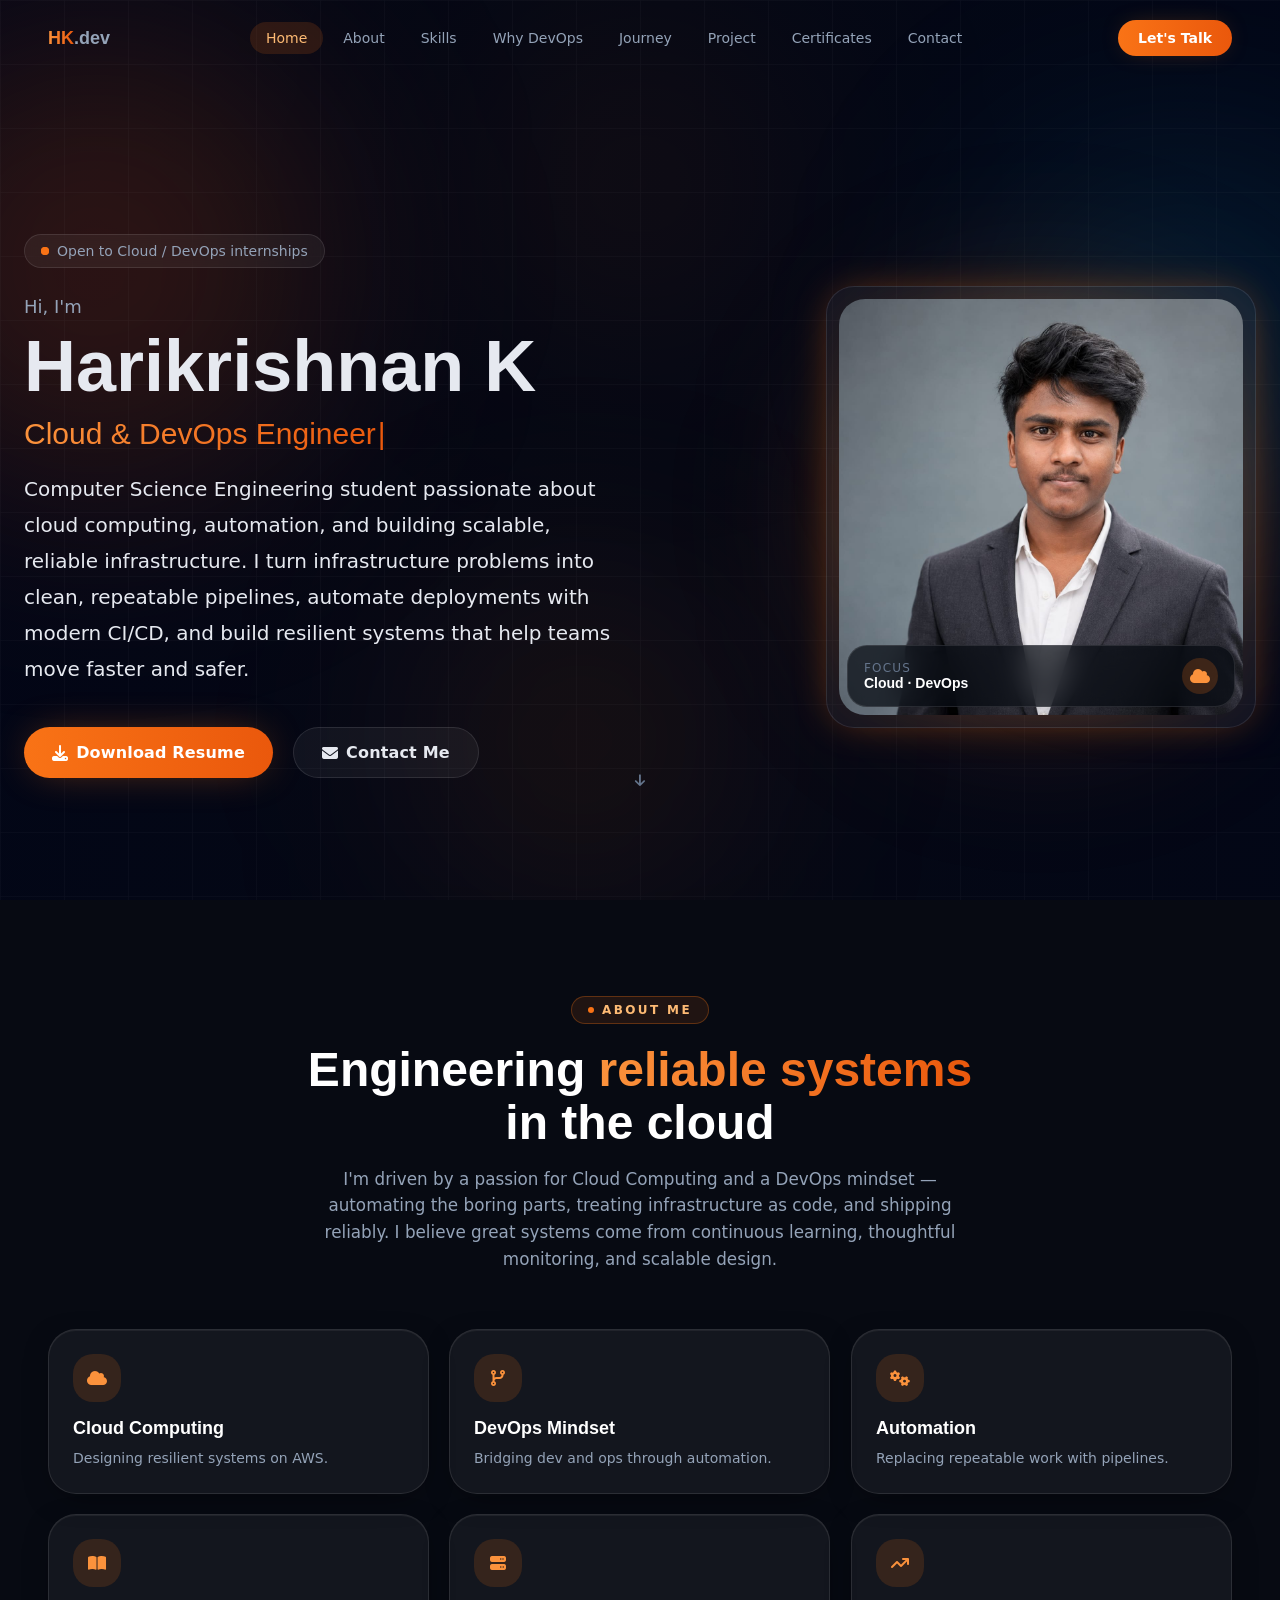
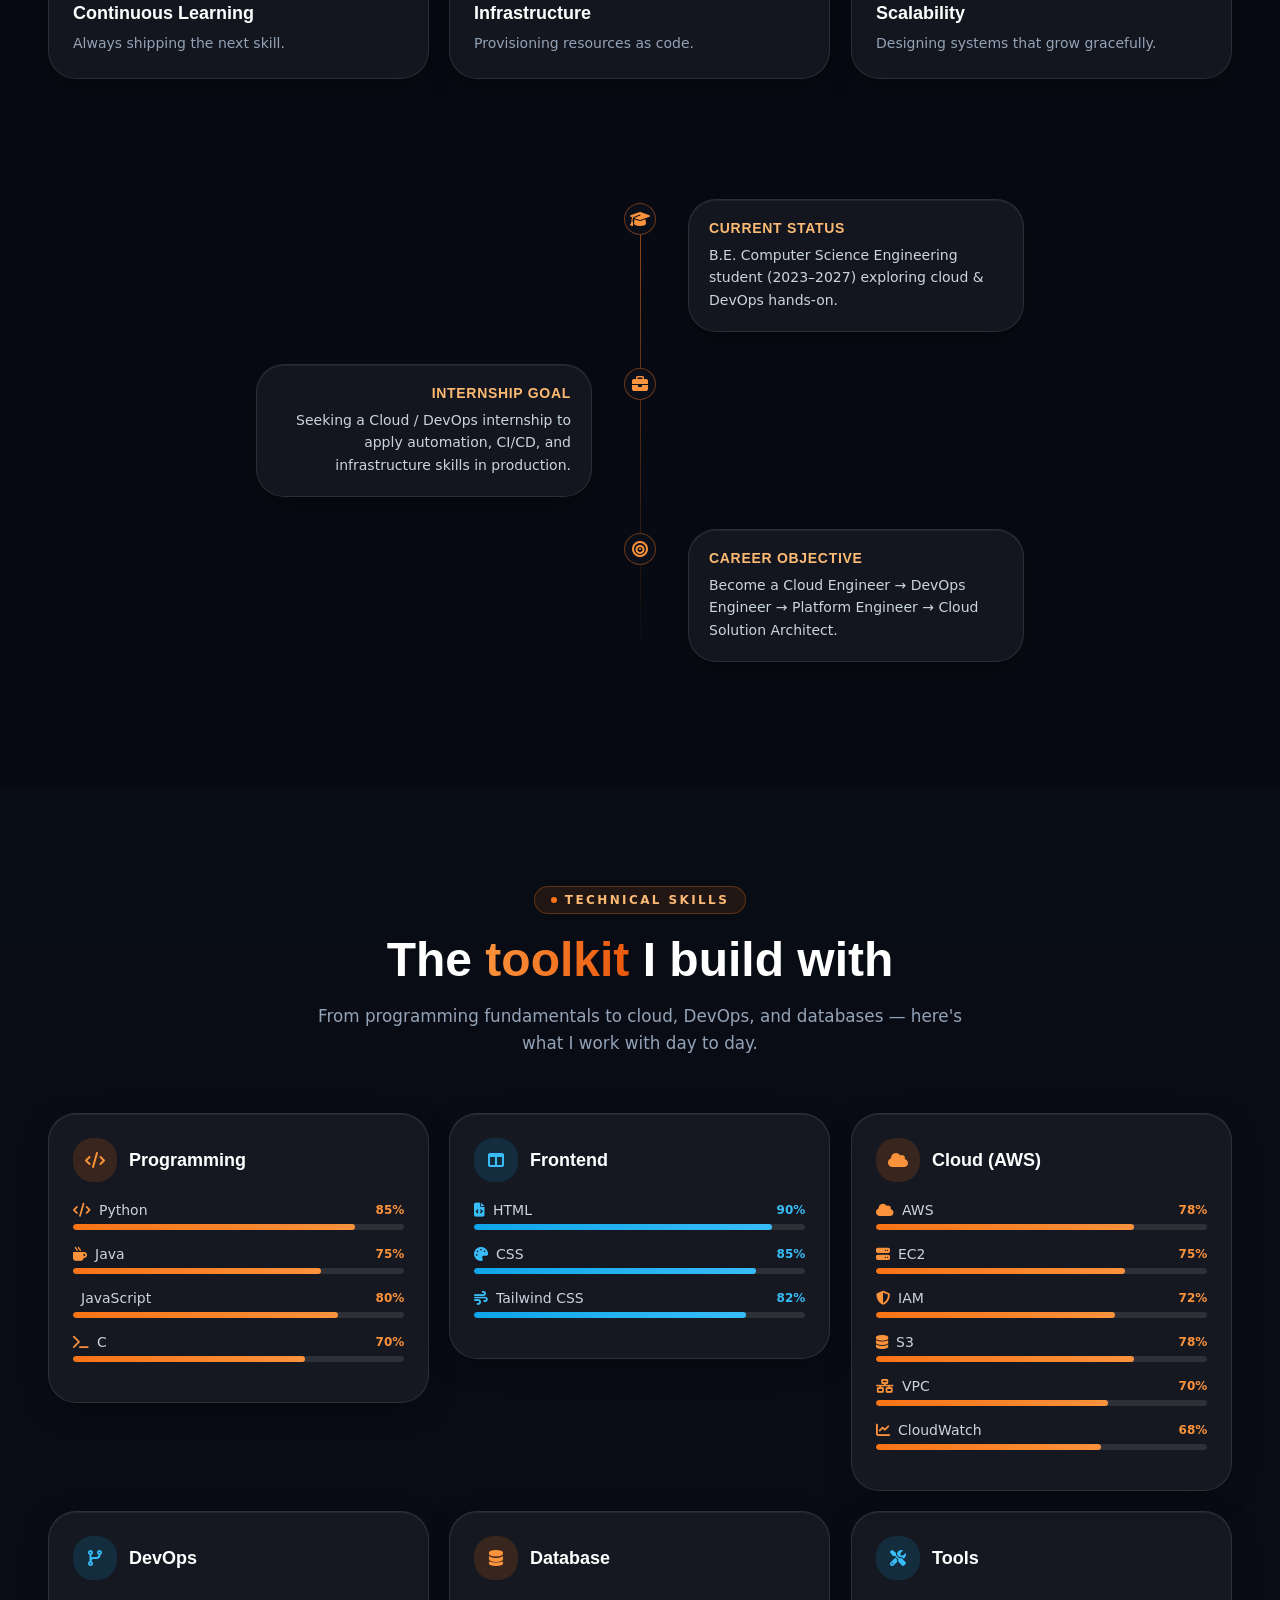
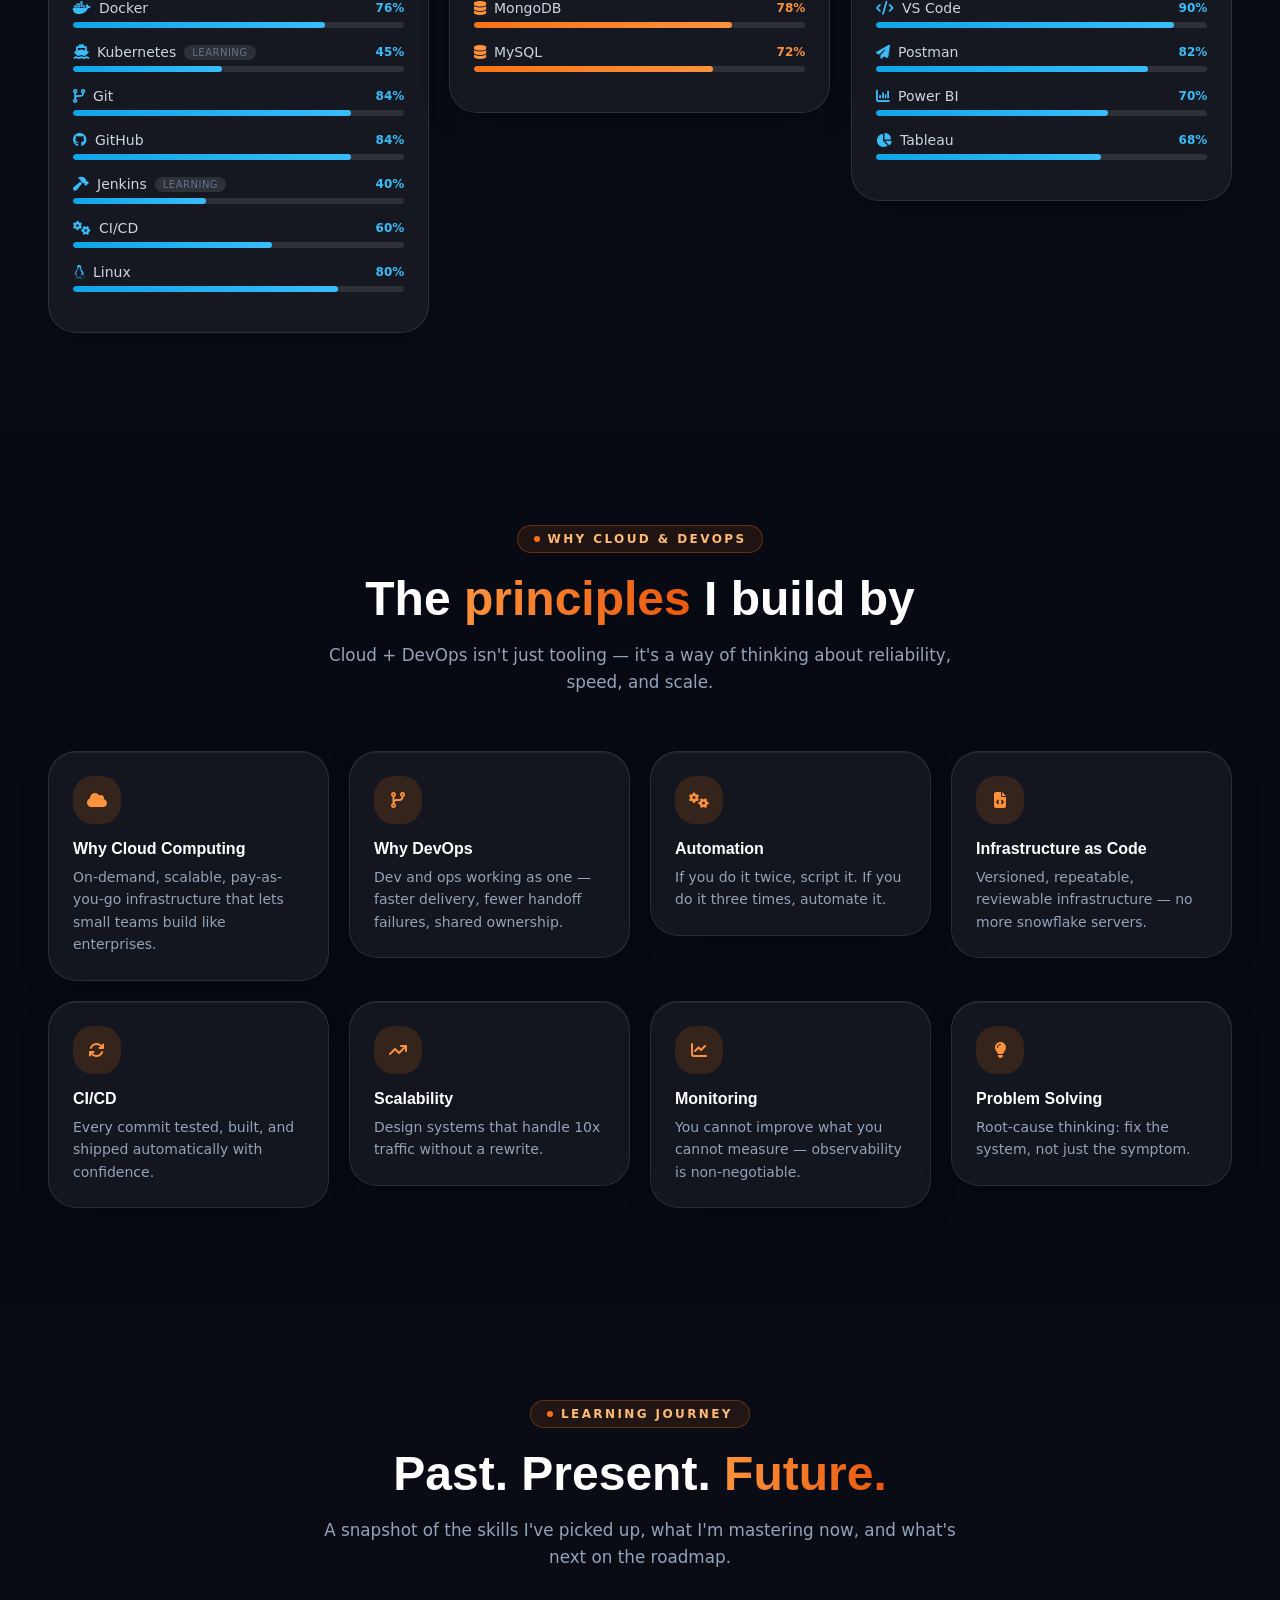
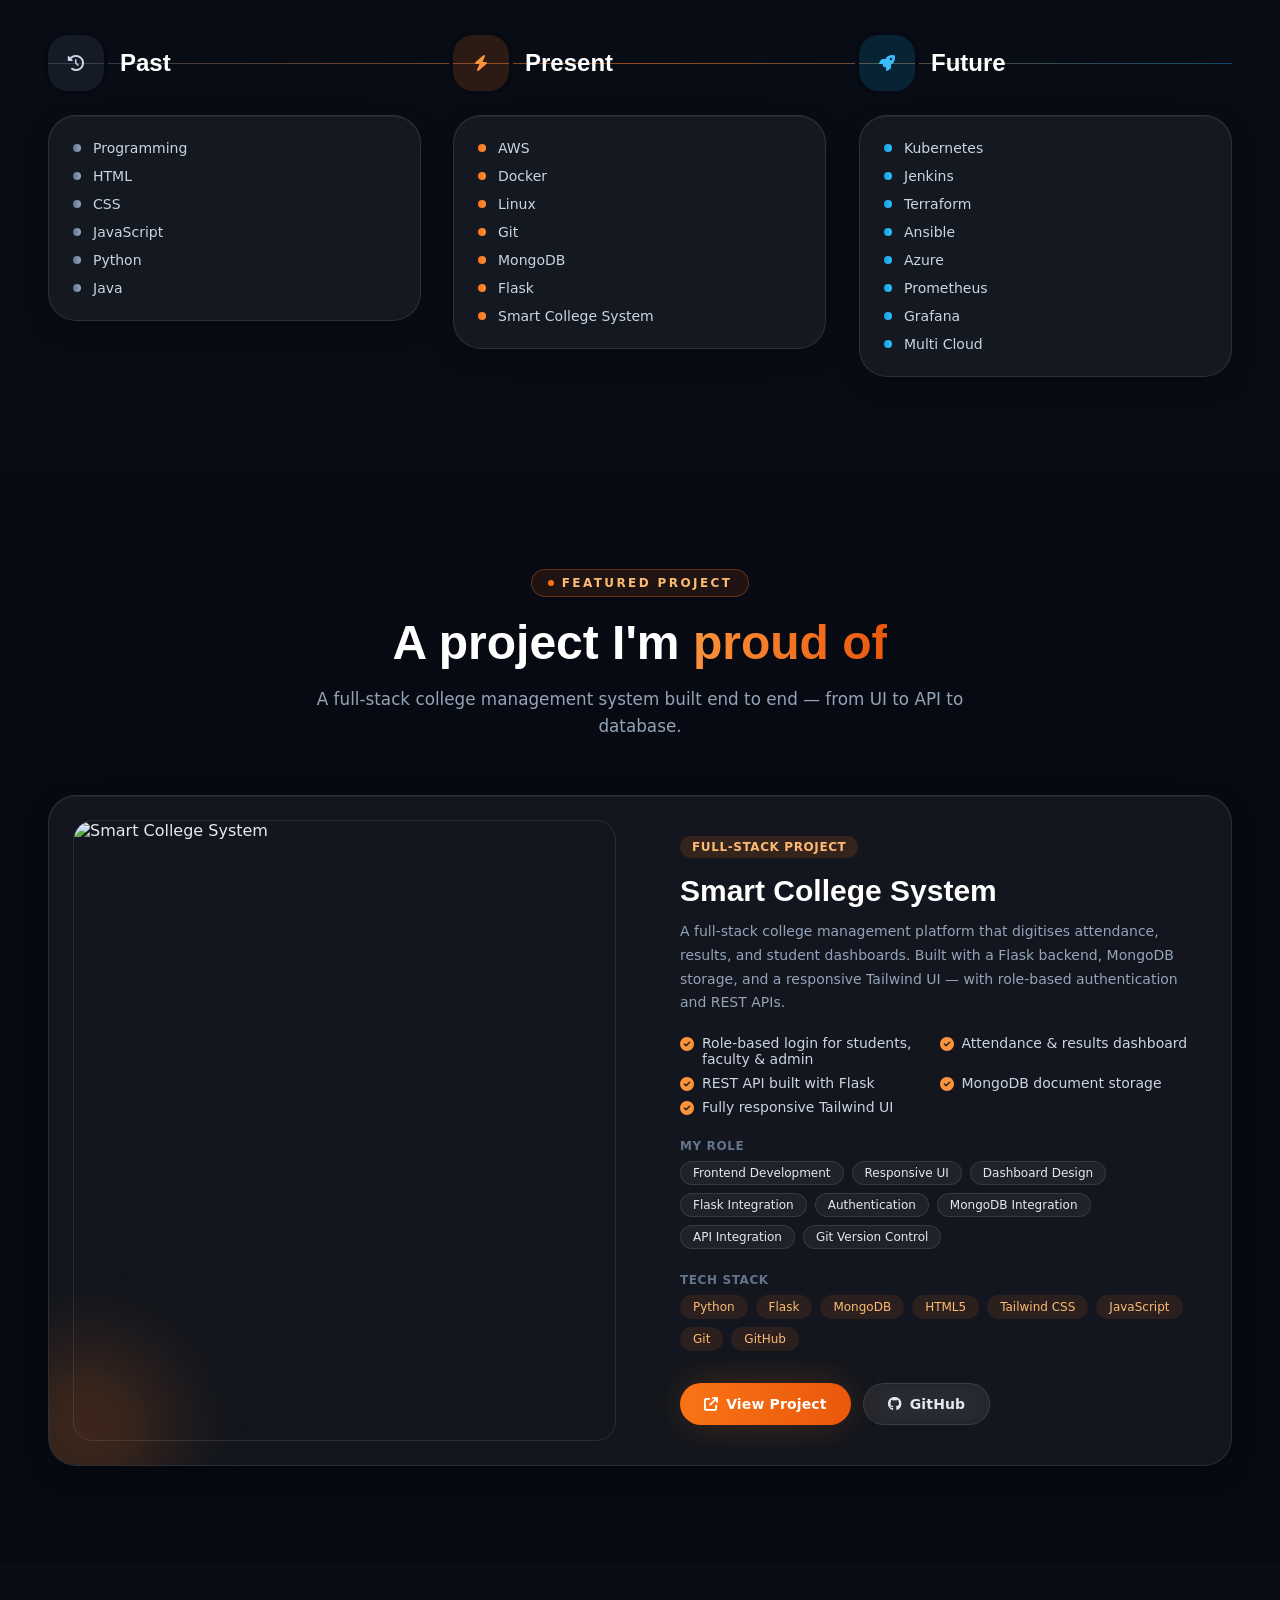
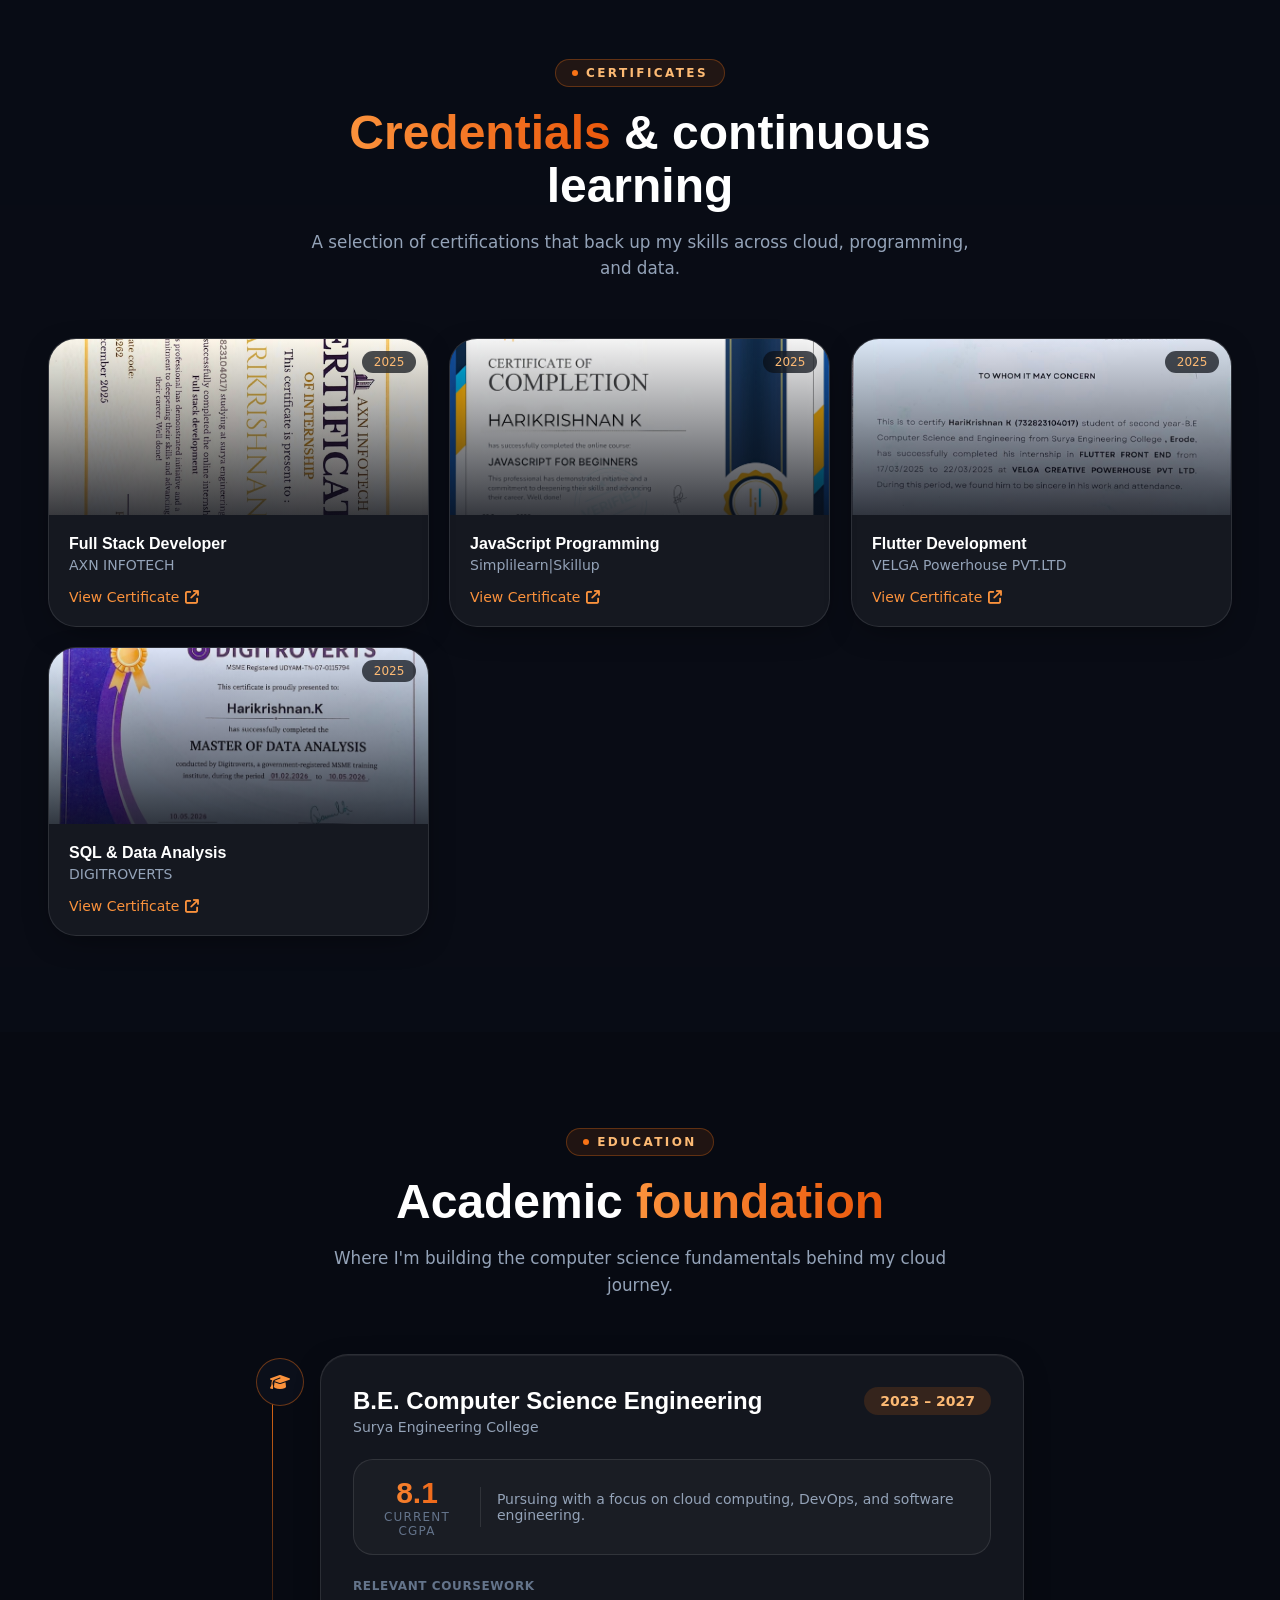
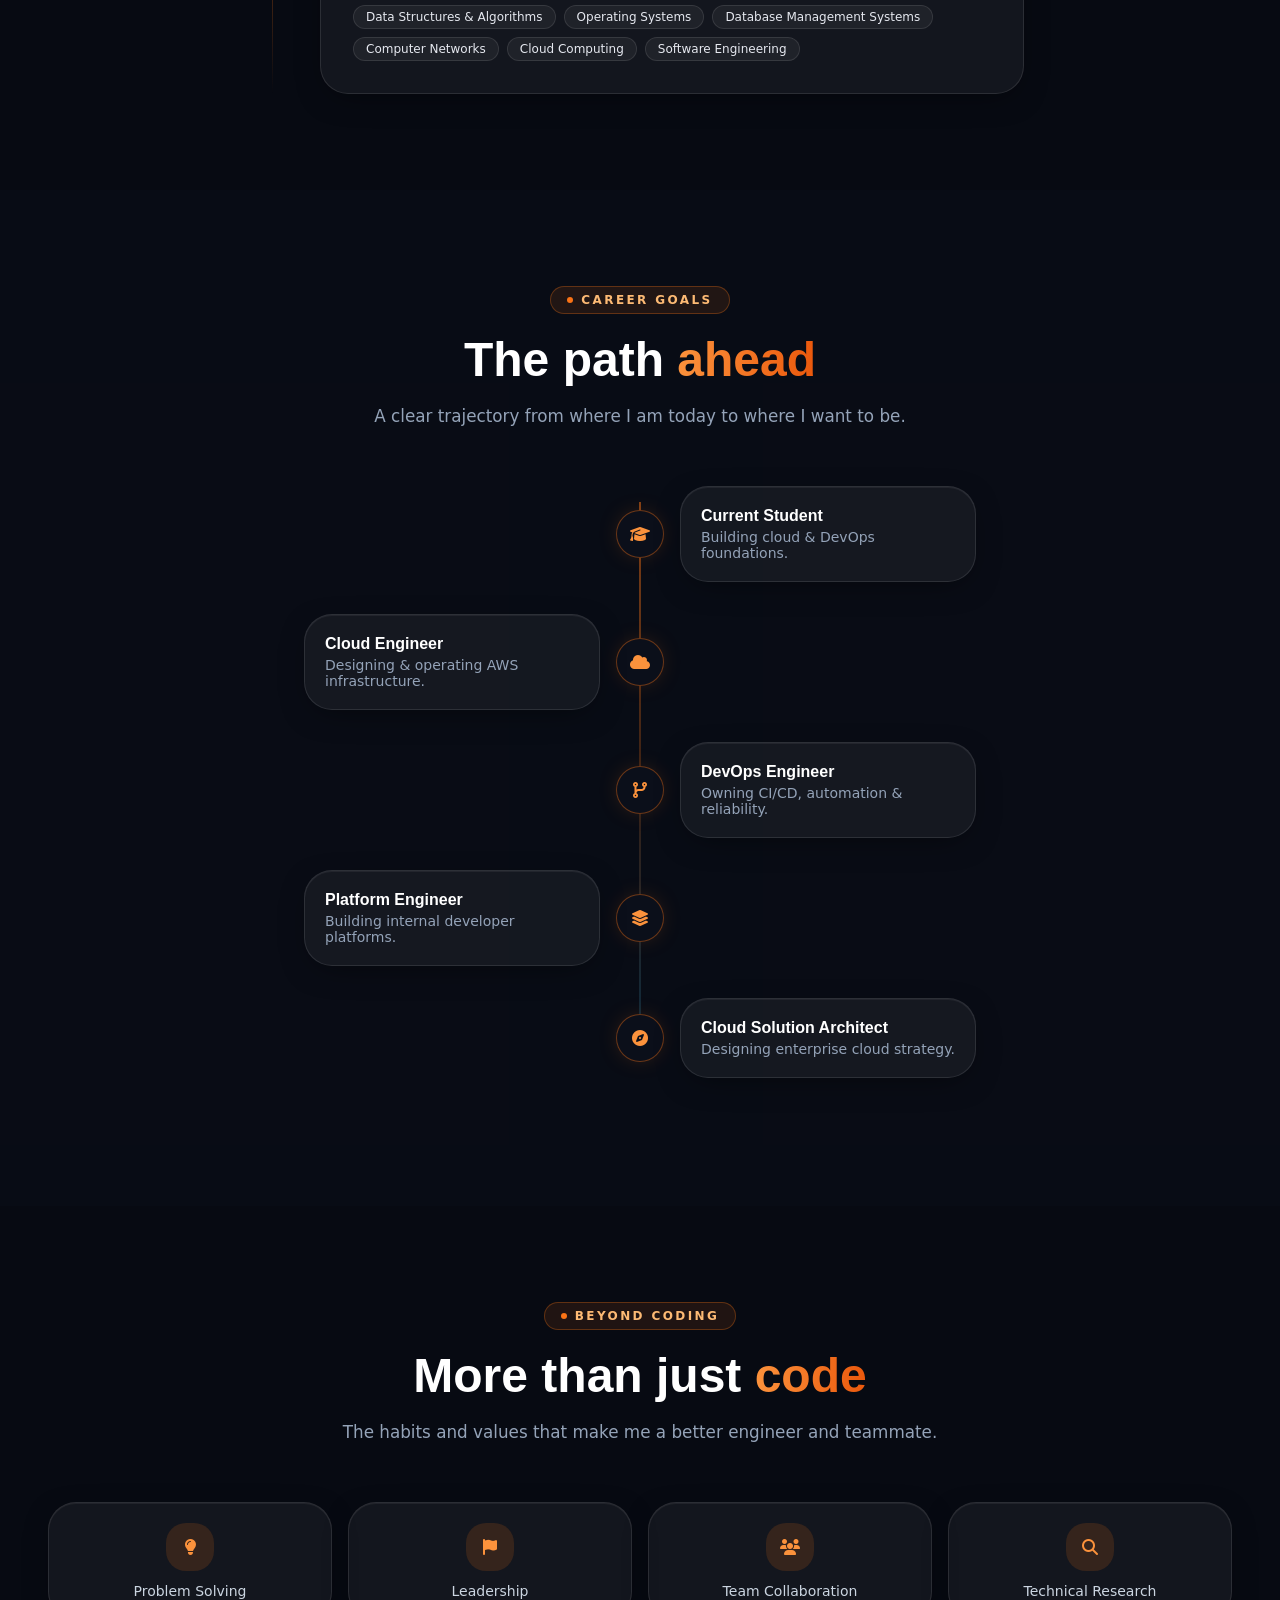
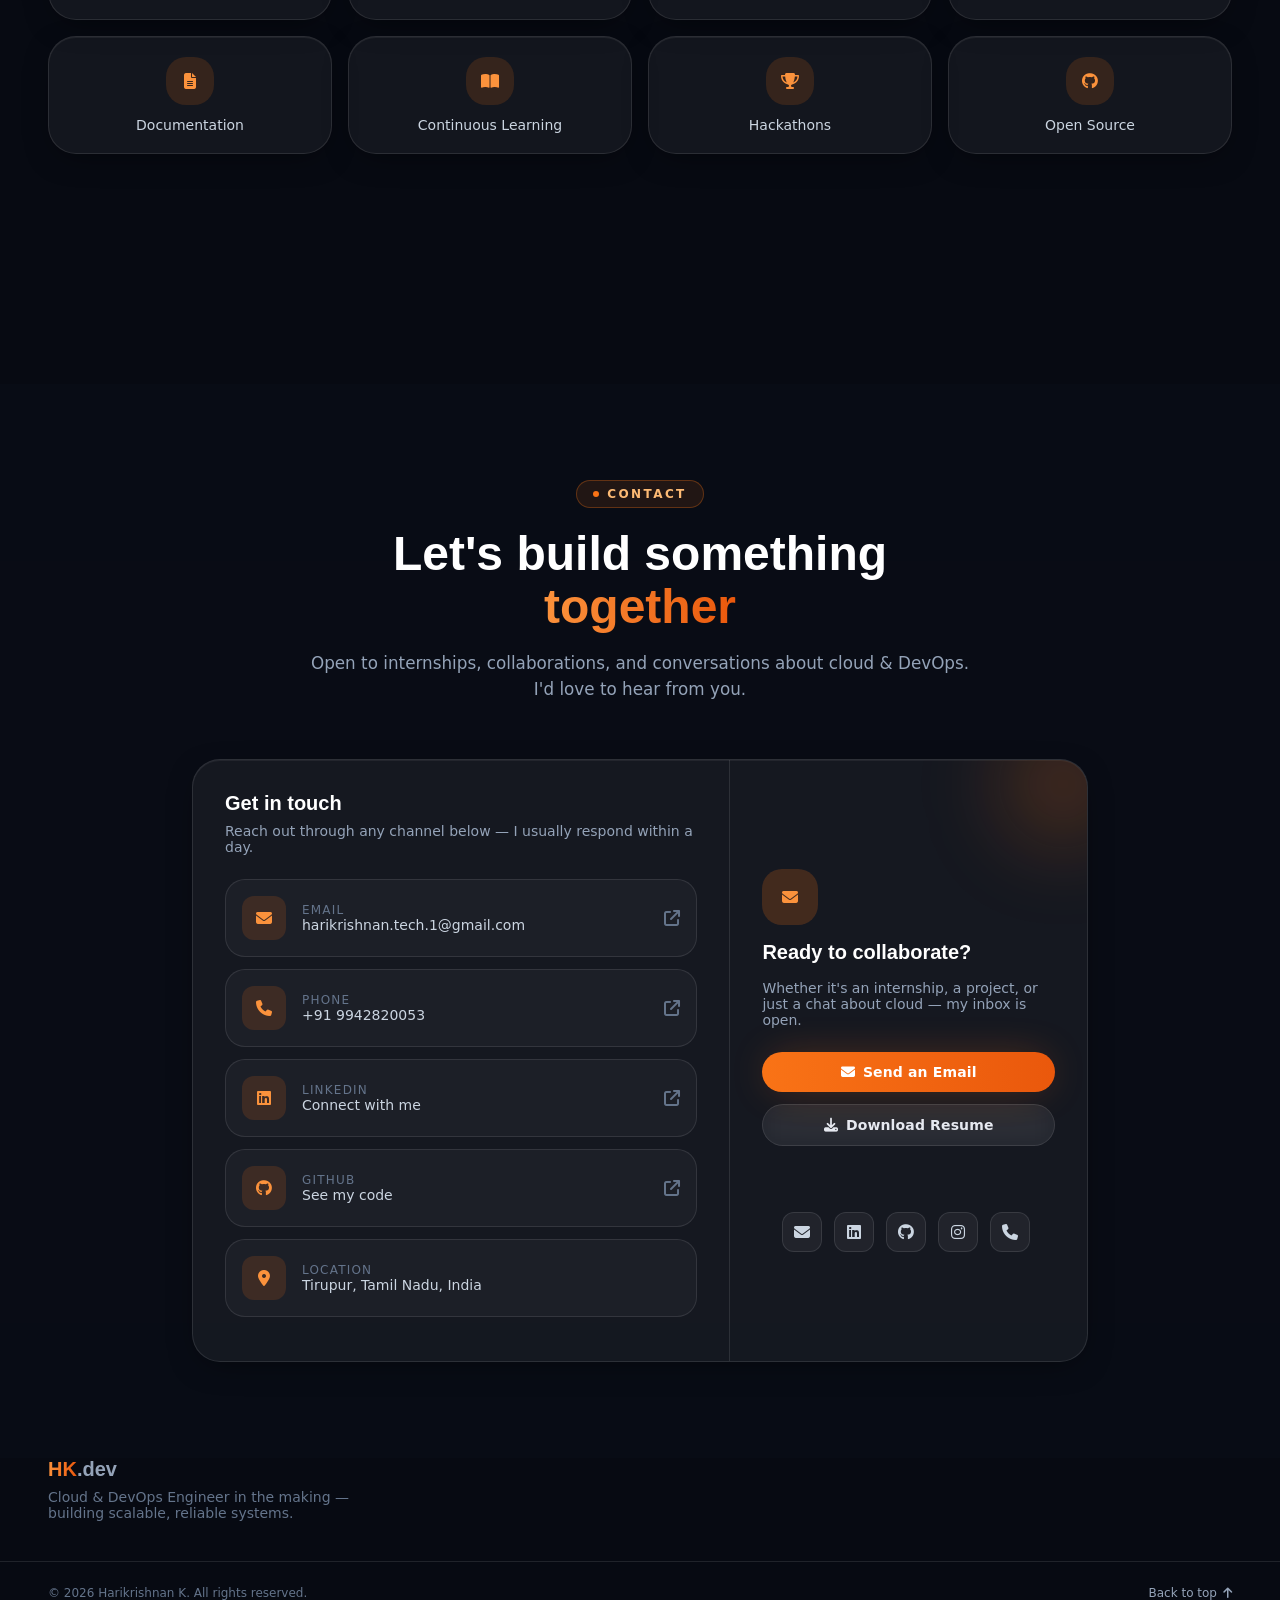
==== commit b8b42f1a: "changes" ====
--- a/index.html
+++ b/index.html
@@ -128,7 +128,7 @@
             <div class="hero-photo-card">
               <div class="hero-photo-glow glow-ring animate-pulse-glow"></div>
               <div class="glass">
-                <img class="zoom-img" src="me.jpeg" alt="Harikrishnan K" />
+                <img class="zoom-img" src="images/hari passport image.jpeg" alt="Harikrishnan K" />
                 <div class="hero-photo-badge">
                   <div>
                     <p class="focus-label">Focus</p>
@@ -719,56 +719,56 @@
             <div class="reveal reveal-d1">
               <div class="glass glass-hover lift cert-card">
                 <div class="cert-img-wrap">
-                  <img class="zoom-img cert-img" src="full stack certificate.jpeg" alt="Full Stack Developer" />
+                  <img class="zoom-img cert-img" src="images/full stack certificate.jpeg" alt="Full Stack Developer" />
                   <div class="cert-img-overlay"></div>
                   <span class="cert-date">2025</span>
                 </div>
                 <div class="cert-body">
                   <h3 class="cert-title">Full Stack Developer</h3>
                   <p class="cert-institute">AXN INFOTECH</p>
-                  <a class="cert-link" href="full stack certificate.jpeg" target="_blank">View Certificate <i class="fa-solid fa-arrow-up-right-from-square"></i></a>
+                  <a class="cert-link" href="images/full stack certificate.jpeg" target="_blank">View Certificate <i class="fa-solid fa-arrow-up-right-from-square"></i></a>
                 </div>
               </div>
             </div>
             <div class="reveal reveal-d2">
               <div class="glass glass-hover lift cert-card">
                 <div class="cert-img-wrap">
-                  <img class="zoom-img cert-img" src="java srcipt certificate.jpeg" alt="JavaScript Programming" />
+                  <img class="zoom-img cert-img" src="images/java srcipt certificate.jpeg" alt="JavaScript Programming" />
                   <div class="cert-img-overlay"></div>
                   <span class="cert-date">2025</span>
                 </div>
                 <div class="cert-body">
                   <h3 class="cert-title">JavaScript Programming</h3>
                   <p class="cert-institute">Simplilearn|Skillup</p>
-                  <a class="cert-link" href="java srcipt certificate.jpeg" target="_blank">View Certificate <i class="fa-solid fa-arrow-up-right-from-square"></i></a>
+                  <a class="cert-link" href="images/java srcipt certificate.jpeg" target="_blank">View Certificate <i class="fa-solid fa-arrow-up-right-from-square"></i></a>
                 </div>
               </div>
             </div>
             <div class="reveal reveal-d3">
               <div class="glass glass-hover lift cert-card">
                 <div class="cert-img-wrap">
-                  <img class="zoom-img cert-img" src="flutter certificate.jpeg" alt="Flutter Development" />
+                  <img class="zoom-img cert-img" src="images/flutter certificate.jpeg" alt="Flutter Development" />
                   <div class="cert-img-overlay"></div>
                   <span class="cert-date">2025</span>
                 </div>
                 <div class="cert-body">
                   <h3 class="cert-title">Flutter Development</h3>
                   <p class="cert-institute">VELGA Powerhouse PVT.LTD</p>
-                  <a class="cert-link" href="flutter certificate.jpeg" target="_blank">View Certificate <i class="fa-solid fa-arrow-up-right-from-square"></i></a>
+                  <a class="cert-link" href="images/flutter certificate.jpeg" target="_blank">View Certificate <i class="fa-solid fa-arrow-up-right-from-square"></i></a>
                 </div>
               </div>
             </div>
             <div class="reveal reveal-d1">
               <div class="glass glass-hover lift cert-card">
                 <div class="cert-img-wrap">
-                  <img class="zoom-img cert-img" src="data analtics certifiacte.jpeg" alt="SQL & Databases" />
+                  <img class="zoom-img cert-img" src="images/data analtics certifiacte.jpeg" alt="SQL & Databases" />
                   <div class="cert-img-overlay"></div>
                   <span class="cert-date">2025</span>
                 </div>
                 <div class="cert-body">
                   <h3 class="cert-title">SQL & Data Analysis</h3>
                   <p class="cert-institute">DIGITROVERTS</p>
-                  <a class="cert-link" href="data analtics certifiacte.jpeg" target="_blank">View Certificate <i class="fa-solid fa-arrow-up-right-from-square"></i></a>
+                  <a class="cert-link" href="images/data analtics certifiacte.jpeg" target="_blank">View Certificate <i class="fa-solid fa-arrow-up-right-from-square"></i></a>
                 </div>
               </div>
             </div>
--- a/css/variables.css
+++ b/css/variables.css
@@ -0,0 +1,48 @@
+/* ============================================================
+   DESIGN TOKENS (CSS VARIABLES)
+   ------------------------------------------------------------
+   Change the accent color / fonts here ONCE to re-skin the
+   entire site.
+   ============================================================ */
+:root {
+  /* ----- Accent color: Orange ----- */
+  --accent-50: #fff7ed;
+  --accent-100: #ffedd5;
+  --accent-200: #fed7aa;
+  --accent-300: #fdba74;
+  --accent-400: #fb923c;
+  --accent-500: #f97316;
+  --accent-600: #ea580c;
+  --accent-700: #c2410c;
+
+  /* ----- Secondary accent: Azure / Blue ----- */
+  --azure-400: #38bdf8;
+  --azure-500: #0ea5e9;
+  --azure-600: #0284c7;
+
+  /* ----- Neutral dark background ramp ----- */
+  --ink-700: #1e2740;
+  --ink-800: #141c2e;
+  --ink-850: #0f1524;
+  --ink-900: #0b0f1a;
+  --ink-950: #070a12;
+
+  /* ----- Text ----- */
+  --text-primary: #e6e9f0;
+  --text-secondary: #94a3b8;
+  --text-muted: #64748b;
+
+  /* ----- Fonts (loaded in index.html) ----- */
+  --font-body: 'Poppins', ui-sans-serif, system-ui, sans-serif;
+  --font-heading: 'Space Grotesk', 'Poppins', sans-serif;
+
+  /* ----- Spacing & radius ----- */
+  --radius-2xl: 1.25rem;
+  --radius-3xl: 1.75rem;
+  --section-pad-y: 6rem;
+
+  /* ----- Shadows / glows ----- */
+  --glow: 0 0 40px -10px rgba(249, 115, 22, 0.45);
+  --glow-sm: 0 0 24px -8px rgba(249, 115, 22, 0.35);
+  --card-shadow: 0 8px 30px -12px rgba(0, 0, 0, 0.6);
+}
--- a/css/base.css
+++ b/css/base.css
@@ -0,0 +1,66 @@
+/* ============================================================
+   BASE / RESET
+   ------------------------------------------------------------
+   Global element styles, smooth scroll, scrollbar, typography.
+   ============================================================ */
+* {
+  margin: 0;
+  padding: 0;
+  box-sizing: border-box;
+}
+
+html {
+  scroll-behavior: smooth;
+}
+
+body {
+  background-color: var(--ink-950);
+  color: var(--text-primary);
+  font-family: var(--font-body);
+  -webkit-font-smoothing: antialiased;
+  text-rendering: optimizeLegibility;
+  overflow-x: hidden;
+}
+
+h1, h2, h3, h4, h5, h6 {
+  font-family: var(--font-heading);
+  font-weight: 700;
+}
+
+a { color: inherit; text-decoration: none; }
+ul { list-style: none; }
+img { max-width: 100%; display: block; }
+button {
+  font-family: inherit;
+  cursor: pointer;
+  border: none;
+  background: none;
+  color: inherit;
+}
+
+/* Custom scrollbar */
+::-webkit-scrollbar { width: 10px; }
+::-webkit-scrollbar-track { background: var(--ink-900); }
+::-webkit-scrollbar-thumb {
+  background: linear-gradient(180deg, var(--accent-500), var(--accent-600));
+  border-radius: 999px;
+}
+
+/* ===== Layout helpers ===== */
+.container-x {
+  max-width: 80rem;
+  margin-inline: auto;
+  width: 100%;
+  padding-inline: 1.25rem;
+}
+@media (min-width: 640px) { .container-x { padding-inline: 2rem; } }
+@media (min-width: 1024px) { .container-x { padding-inline: 3rem; } }
+
+.section-pad { padding-block: var(--section-pad-y); }
+
+.text-gradient {
+  background: linear-gradient(to right, var(--accent-400), var(--accent-600));
+  -webkit-background-clip: text;
+  background-clip: text;
+  -webkit-text-fill-color: transparent;
+}
--- a/css/components.css
+++ b/css/components.css
@@ -0,0 +1,122 @@
+/* ============================================================
+   REUSABLE COMPONENTS
+   ------------------------------------------------------------
+   Glass card, glow button, section heading, chips, image zoom.
+   ============================================================ */
+
+/* ===== Glassmorphism card ===== */
+.glass {
+  border-radius: var(--radius-3xl);
+  border: 1px solid rgba(255, 255, 255, 0.1);
+  background: rgba(255, 255, 255, 0.05);
+  backdrop-filter: blur(16px);
+  -webkit-backdrop-filter: blur(16px);
+  box-shadow:
+    0 8px 32px -12px rgba(0, 0, 0, 0.6),
+    inset 0 1px 0 0 rgba(255, 255, 255, 0.06);
+}
+.glass-hover { transition: all 0.5s ease; }
+.glass-hover:hover {
+  border-color: rgba(249, 115, 22, 0.4);
+  background-color: rgba(255, 255, 255, 0.07);
+}
+
+/* Hover lift for cards */
+.lift {
+  transition: transform 0.4s cubic-bezier(0.22, 1, 0.36, 1), box-shadow 0.4s ease;
+}
+.lift:hover {
+  transform: translateY(-6px);
+  box-shadow:
+    0 20px 50px -16px rgba(249, 115, 22, 0.25),
+    0 10px 30px -10px rgba(0, 0, 0, 0.7);
+}
+
+/* ===== Glow button ===== */
+.btn {
+  display: inline-flex;
+  align-items: center;
+  justify-content: center;
+  gap: 0.5rem;
+  border-radius: 999px;
+  padding: 0.75rem 1.5rem;
+  font-size: 0.875rem;
+  font-weight: 600;
+  letter-spacing: 0.01em;
+  transition: all 0.3s ease;
+  cursor: pointer;
+}
+.btn-primary {
+  background: linear-gradient(to right, var(--accent-500), var(--accent-600));
+  color: #fff;
+  box-shadow: var(--glow);
+}
+.btn-primary:hover {
+  transform: translateY(-2px);
+  box-shadow: 0 0 30px -6px rgba(249, 115, 22, 0.7);
+}
+.btn-ghost {
+  border: 1px solid rgba(255, 255, 255, 0.1);
+  background: rgba(255, 255, 255, 0.05);
+  backdrop-filter: blur(12px);
+  color: #e6e9f0;
+}
+.btn-ghost:hover {
+  border-color: rgba(249, 115, 22, 0.5);
+  color: var(--accent-300);
+  box-shadow: var(--glow-sm);
+}
+
+/* ===== Section heading ===== */
+.section-heading { max-width: 42rem; margin-inline: auto; text-align: center; }
+.section-eyebrow {
+  display: inline-flex;
+  align-items: center;
+  gap: 0.5rem;
+  border: 1px solid rgba(249, 115, 22, 0.3);
+  background: rgba(249, 115, 22, 0.1);
+  border-radius: 999px;
+  padding: 0.375rem 1rem;
+  font-size: 0.75rem;
+  font-weight: 600;
+  text-transform: uppercase;
+  letter-spacing: 0.2em;
+  color: var(--accent-300);
+}
+.section-eyebrow .dot {
+  width: 6px; height: 6px; border-radius: 50%;
+  background: var(--accent-500);
+  animation: pulse-glow 4s ease-in-out infinite;
+}
+.section-title {
+  margin-top: 1.25rem;
+  font-size: clamp(1.875rem, 4vw, 3rem);
+  line-height: 1.1;
+  color: #fff;
+}
+.section-subtitle {
+  margin-top: 1rem;
+  font-size: 1.05rem;
+  line-height: 1.6;
+  color: var(--text-secondary);
+}
+
+/* ===== Image zoom ===== */
+.zoom-img { transition: transform 0.6s cubic-bezier(0.22, 1, 0.36, 1); }
+.zoom-img:hover { transform: scale(1.08); }
+
+/* ===== Generic chips ===== */
+.chip {
+  display: inline-block;
+  border-radius: 999px;
+  border: 1px solid rgba(255, 255, 255, 0.1);
+  background: rgba(255, 255, 255, 0.05);
+  padding: 0.25rem 0.75rem;
+  font-size: 0.75rem;
+  color: var(--text-primary);
+}
+.chip-accent {
+  background: rgba(249, 115, 22, 0.1);
+  color: var(--accent-300);
+  border-color: transparent;
+}
--- a/css/animations.css
+++ b/css/animations.css
@@ -0,0 +1,65 @@
+/* ============================================================
+   ANIMATIONS
+   ------------------------------------------------------------
+   Keyframes + scroll-reveal utility classes.
+   Controlled by js/ui/animations.js (IntersectionObserver).
+   ============================================================ */
+
+@keyframes pulse-glow { 0%, 100% { opacity: 0.5; } 50% { opacity: 0.9; } }
+@keyframes float { 0%, 100% { transform: translateY(0); } 50% { transform: translateY(-14px); } }
+@keyframes blink { 50% { opacity: 0; } }
+@keyframes ping { 75%, 100% { transform: scale(2); opacity: 0; } }
+@keyframes bounce { 0%, 100% { transform: translateY(-25%); } 50% { transform: translateY(0); } }
+
+.animate-float { animation: float 6s ease-in-out infinite; }
+.animate-pulse-glow { animation: pulse-glow 4s ease-in-out infinite; }
+.animate-bounce { animation: bounce 1s infinite; }
+
+/* Typing caret */
+.caret::after {
+  content: '|';
+  margin-left: 2px;
+  color: var(--accent-500);
+  animation: blink 1s step-end infinite;
+}
+
+/* Glow ring (behind hero image) */
+.glow-ring {
+  background: radial-gradient(circle at center, rgba(249, 115, 22, 0.5) 0%, transparent 60%);
+  filter: blur(24px);
+}
+
+/* Scroll progress bar */
+.scroll-progress {
+  background: linear-gradient(90deg, var(--accent-500), var(--accent-400), var(--azure-500));
+}
+
+/* Reveal on scroll */
+.reveal {
+  opacity: 0;
+  transform: translateY(28px);
+  transition:
+    opacity 0.7s cubic-bezier(0.22, 1, 0.36, 1),
+    transform 0.7s cubic-bezier(0.22, 1, 0.36, 1);
+  will-change: opacity, transform;
+}
+.reveal.is-visible { opacity: 1; transform: translateY(0); }
+.reveal-left { transform: translateX(-40px); }
+.reveal-right { transform: translateX(40px); }
+.reveal-left.is-visible, .reveal-right.is-visible { transform: translateX(0); }
+
+/* Stagger delays */
+.reveal-d-1 { transition-delay: 0.08s; }
+.reveal-d-2 { transition-delay: 0.16s; }
+.reveal-d-3 { transition-delay: 0.24s; }
+.reveal-d-4 { transition-delay: 0.32s; }
+.reveal-d-5 { transition-delay: 0.4s; }
+
+/* Reduced motion */
+@media (prefers-reduced-motion: reduce) {
+  *, .reveal, .lift, .zoom-img {
+    transition: none !important;
+    animation: none !important;
+  }
+  .reveal { opacity: 1 !important; transform: none !important; }
+}
--- a/css/sections.css
+++ b/css/sections.css
@@ -0,0 +1,630 @@
+/* ============================================================
+   SECTION-SPECIFIC STYLES
+   ------------------------------------------------------------
+   Hero, About, Skills, Why, Journey, Project, Certificates,
+   Education, Career, Beyond, Contact, Footer.
+   Each block is labelled so you can find it quickly.
+   ============================================================ */
+
+/* ===================== NAVBAR ===================== */
+.navbar {
+  position: fixed;
+  inset: 0 0 auto 0;
+  z-index: 50;
+  transition: all 0.5s ease;
+  padding-block: 1.25rem;
+}
+.navbar.scrolled {
+  border-bottom: 1px solid rgba(255, 255, 255, 0.1);
+  background: rgba(7, 10, 18, 0.8);
+  backdrop-filter: blur(16px);
+  padding-block: 0.75rem;
+  box-shadow: var(--card-shadow);
+}
+.navbar .nav-inner {
+  display: flex;
+  align-items: center;
+  justify-content: space-between;
+}
+.nav-logo {
+  font-family: var(--font-heading);
+  font-size: 1.125rem;
+  font-weight: 700;
+  color: #fff;
+}
+.nav-links {
+  display: none;
+  align-items: center;
+  gap: 0.25rem;
+}
+.nav-links button {
+  border-radius: 999px;
+  padding: 0.5rem 1rem;
+  font-size: 0.875rem;
+  font-weight: 500;
+  color: var(--text-secondary);
+  transition: all 0.3s ease;
+}
+.nav-links button.active {
+  background: rgba(249, 115, 22, 0.15);
+  color: var(--accent-300);
+}
+.nav-links button:hover { color: #fff; }
+.nav-cta {
+  display: none;
+  border-radius: 999px;
+  background: linear-gradient(to right, var(--accent-500), var(--accent-600));
+  padding: 0.625rem 1.25rem;
+  font-size: 0.875rem;
+  font-weight: 600;
+  color: #fff;
+  box-shadow: var(--glow-sm);
+  transition: all 0.3s ease;
+}
+.nav-cta:hover { transform: translateY(-2px); box-shadow: var(--glow); }
+.nav-toggle { display: block; padding: 0.5rem; color: #e6e9f0; }
+.nav-mobile {
+  max-height: 0;
+  overflow: hidden;
+  opacity: 0;
+  transition: all 0.5s ease;
+}
+.nav-mobile.open { max-height: 28rem; opacity: 1; }
+.nav-mobile button {
+  display: block;
+  width: 100%;
+  text-align: left;
+  border-radius: 0.75rem;
+  padding: 0.75rem 1rem;
+  font-size: 1rem;
+  font-weight: 500;
+  color: var(--text-secondary);
+}
+.nav-mobile button.active { background: rgba(249, 115, 22, 0.15); color: var(--accent-300); }
+@media (min-width: 1024px) {
+  .nav-links, .nav-cta { display: inline-flex; }
+  .nav-toggle { display: none; }
+}
+
+/* ===================== HERO ===================== */
+.hero {
+  position: relative;
+  min-height: 100vh;
+  display: flex;
+  align-items: center;
+  overflow: hidden;
+  padding-top: 7rem;
+  isolation: isolate;
+}
+.hero::before {
+  content: "";
+  position: absolute;
+  inset: 0;
+  background: linear-gradient(90deg, rgba(2, 6, 23, 0.9) 0%, rgba(2, 6, 23, 0.45) 45%, rgba(2, 6, 23, 0.82) 100%);
+  z-index: 0;
+  pointer-events: none;
+}
+.hero-bg { position: absolute; inset: 0; z-index: 0; pointer-events: none; }
+.hero-blob {
+  position: absolute;
+  border-radius: 50%;
+  filter: blur(120px);
+}
+.hero-grid {
+  position: absolute; inset: 0; opacity: 0.04;
+  background-image:
+    linear-gradient(rgba(255,255,255,0.6) 1px, transparent 1px),
+    linear-gradient(90deg, rgba(255,255,255,0.6) 1px, transparent 1px);
+  background-size: 64px 64px;
+}
+.hero-grid-layout{
+    display:grid;
+    grid-template-columns:58% 42%;
+    align-items:center;
+    gap:90px;
+    min-height:85vh;    padding-inline: 1rem;}
+
+@media(max-width:1100px){
+
+.hero-grid-layout{
+grid-template-columns:1fr;
+text-align:center;
+gap:60px;
+padding-inline: 1rem;
+}
+
+.hero-photo-wrap{
+justify-content:center;
+}
+
+}
+@media (min-width: 1024px) {
+  .hero-grid-layout { grid-template-columns: 1fr 1fr; gap: 2.5rem; padding-inline: 1.5rem; }
+}
+.hero-badge {
+  display: inline-flex;
+  align-items: center;
+  gap: 0.5rem;
+  border: 1px solid rgba(255, 255, 255, 0.1);
+  background: rgba(255, 255, 255, 0.05);
+  -webkit-backdrop-filter: blur(12px);
+  backdrop-filter: blur(12px);
+  border-radius: 999px;
+  padding: 0.5rem 1rem;
+  font-size: 0.875rem;
+  color: var(--text-secondary);
+}
+.hero-badge .live-dot {
+  position: relative; display: flex; width: 8px; height: 8px;
+}
+.hero-badge .live-dot span {
+  position: absolute; inset: 0; border-radius: 50%;
+}
+.hero-badge .live-dot .ping { background: var(--accent-500); animation: ping 1.5s infinite; }
+.hero-badge .live-dot .core { background: var(--accent-500); }
+.hero-greeting { margin-top: 1.75rem; font-size: 1.125rem; color: var(--text-secondary); }
+
+.hero-name{
+font-size:72px;
+line-height:1.1;
+margin-top:10px;
+}
+.hero-role {
+  font-size: clamp(1.25rem, 3vw, 1.5rem);
+  font-weight: 500;
+  color: var(--text-secondary);
+  font-size:30px;
+  margin-top:10px;
+}
+.hero-intro {
+  max-width:620px;
+  font-size:20px;
+  line-height:1.8;
+  margin-top:20px;
+}
+.hero-btns { margin-top: 2.25rem; display: flex; flex-wrap: wrap; gap: 0.75rem; margin-top:40px;gap:20px;}
+
+.hero-btns .btn{
+padding:15px 28px;
+font-size:16px;
+}
+/* Hero profile card */
+.hero-photo-wrap {
+  display: flex;
+  justify-content: flex-end;
+  align-items: center;
+  min-height: 100%;
+}
+@media (max-width: 1100px) {
+  .hero-photo-wrap { justify-content: center; }
+}
+
+.hero-photo-card{
+    position:relative;
+    width:430px;
+    margin-left: auto;
+}
+
+.hero-photo-glow {
+  position: absolute; inset:-70px;
+    filter:blur(80px);; border-radius: 50%;
+  animation: pulse-glow 4s ease-in-out infinite;
+}
+.hero-photo-card .glass { position: relative; padding: 0.75rem; box-shadow: var(--glow); }
+
+.hero-photo-card img{
+    width:430px;
+    height:560px;
+    object-fit:cover;
+    border-radius:26px;
+}
+@media (min-width: 640px) { .hero-photo-card img { width: 26rem; height: 26rem; } }
+.hero-photo-badge {
+  position: absolute; left: 1.25rem; right: 1.25rem; bottom: 1.25rem;
+  display: flex; align-items: center; justify-content: space-between;
+  border: 1px solid rgba(255, 255, 255, 0.1);
+  background: rgba(7, 10, 18, 0.7);
+  backdrop-filter: blur(16px);
+  border-radius: var(--radius-2xl);
+  padding: 0.75rem 1rem;
+}
+.hero-photo-badge .focus-label { font-size: 0.75rem; text-transform: uppercase; letter-spacing: 0.1em; color: var(--text-muted); }
+.hero-photo-badge .focus-value { font-family: var(--font-heading); font-size: 0.875rem; font-weight: 600; color: #fff; }
+.hero-photo-badge .focus-icon {
+  display: flex; align-items: center; justify-content: center;
+  width: 2.25rem; height: 2.25rem; border-radius: 50%;
+  background: rgba(249, 115, 22, 0.2); color: var(--accent-400);
+}
+
+/* Hero stats */
+.hero-stats {
+  position: relative;
+  display: grid;
+  grid-template-columns: repeat(2, 1fr);
+  gap: 1px;
+  margin-top: 2.5rem;
+  overflow: hidden;
+  background: rgba(7, 10, 18, 0.72);
+  border: 1px solid rgba(255, 255, 255, 0.12);
+  box-shadow: 0 18px 40px -24px rgba(0, 0, 0, 0.8);
+}
+@media (min-width: 768px) { .hero-stats { grid-template-columns: repeat(4, 1fr); } }
+.stat-cell {
+  display: flex; flex-direction: column; align-items: center; gap: 0.5rem;
+  background: rgba(255, 255, 255, 0.03);
+  padding: 1.5rem 1rem;
+  text-align: center;
+  transition: background 0.3s ease;
+}
+.stat-cell:hover { background: rgba(255, 255, 255, 0.06); }
+.stat-cell i { font-size: 1.5rem; color: var(--accent-400); }
+.stat-num { font-family: var(--font-heading); font-size: 1.875rem; font-weight: 700; color: #fff; }
+.stat-label { font-size: 0.75rem; text-transform: uppercase; letter-spacing: 0.1em; color: var(--text-muted); }
+.hero-stats-wrap {
+  position: relative;
+  z-index: 2;
+  margin-top: 2.5rem;
+  width: 100%;
+}
+.hero-scroll-hint {
+  position: absolute; bottom: 7rem; left: 50%; transform: translateX(-50%);
+  color: var(--text-muted); display: none; z-index: 3;
+}
+@media (min-width: 1024px) { .hero-scroll-hint { display: block; } }
+
+/* ===================== ABOUT ===================== */
+.about-grid {
+  margin-top: 3.5rem;
+  display: grid;
+  grid-template-columns: 1fr;
+  gap: 1.25rem;
+}
+@media (min-width: 640px) { .about-grid { grid-template-columns: repeat(2, 1fr); } }
+@media (min-width: 1024px) { .about-grid { grid-template-columns: repeat(3, 1fr); } }
+.pillar-card { padding: 1.5rem; }
+.pillar-icon {
+  margin-bottom: 1rem;
+  display: flex; align-items: center; justify-content: center;
+  width: 3rem; height: 3rem; border-radius: var(--radius-2xl);
+  background: rgba(249, 115, 22, 0.15); color: var(--accent-400);
+  transition: transform 0.3s ease;
+}
+.pillar-card:hover .pillar-icon { transform: scale(1.1); }
+.pillar-title { font-size: 1.125rem; font-weight: 600; color: #fff; }
+.pillar-text { margin-top: 0.5rem; font-size: 0.875rem; line-height: 1.6; color: var(--text-secondary); }
+
+/* About mini timeline */
+.about-timeline { margin-top: 4rem; }
+.about-timeline-title { margin-bottom: 2rem; text-align: center; font-size: 1.25rem; font-weight: 600; color: #cbd5e1; }
+.about-timeline-track { position: relative; max-width: 48rem; margin-inline: auto; }
+.about-timeline-line {
+  position: absolute; left: 1rem; top: 0.5rem; bottom: 0.5rem; width: 1px;
+  background: linear-gradient(to bottom, rgba(249,115,22,0.6), rgba(249,115,22,0.3), transparent);
+}
+@media (min-width: 640px) { .about-timeline-line { left: 50%; } }
+.about-timeline-item { position: relative; padding-left: 3rem; margin-bottom: 2rem; }
+@media (min-width: 640px) { .about-timeline-item { width: 50%; padding-left: 0; } }
+.about-timeline-item:nth-child(odd) { padding-right: 3rem; text-align: right; }
+@media (min-width: 640px) {
+  .about-timeline-item:nth-child(odd) { margin-right: auto; }
+  .about-timeline-item:nth-child(even) { margin-left: auto; padding-left: 3rem; text-align: left; }
+}
+.about-timeline-node {
+  position: absolute; top: 0.25rem; left: 0;
+  display: flex; align-items: center; justify-content: center;
+  width: 2rem; height: 2rem; border-radius: 50%;
+  border: 1px solid rgba(249, 115, 22, 0.4);
+  background: var(--ink-900); color: var(--accent-400);
+}
+@media (min-width: 640px) {
+  .about-timeline-item:nth-child(odd) .about-timeline-node { left: auto; right: -1rem; }
+  .about-timeline-item:nth-child(even) .about-timeline-node { left: -1rem; }
+}
+.about-timeline-card { padding: 1.25rem; }
+.about-timeline-phase { font-family: var(--font-heading); font-size: 0.875rem; font-weight: 600; text-transform: uppercase; letter-spacing: 0.05em; color: var(--accent-300); }
+.about-timeline-text { margin-top: 0.5rem; font-size: 0.875rem; line-height: 1.6; color: #cbd5e1; }
+
+/* ===================== SKILLS ===================== */
+.skills-bg { background: rgba(11, 15, 26, 0.4); }
+.skills-grid {
+  margin-top: 3.5rem;
+  display: grid;
+  grid-template-columns: 1fr;
+  gap: 1.25rem;
+}
+@media (min-width: 768px) { .skills-grid { grid-template-columns: repeat(2, 1fr); } }
+@media (min-width: 1024px) { .skills-grid { grid-template-columns: repeat(3, 1fr); } }
+.skill-card { padding: 1.5rem; }
+.skill-card-header { display: flex; align-items: center; gap: 0.75rem; margin-bottom: 1.25rem; }
+.skill-cat-icon {
+  display: flex; align-items: center; justify-content: center;
+  width: 2.75rem; height: 2.75rem; border-radius: var(--radius-2xl);
+  transition: transform 0.3s ease;
+}
+.skill-cat-icon.accent { background: rgba(249, 115, 22, 0.15); color: var(--accent-400); }
+.skill-cat-icon.azure { background: rgba(14, 165, 233, 0.15); color: var(--azure-400); }
+.skill-card:hover .skill-cat-icon { transform: scale(1.1); }
+.skill-cat-title { font-size: 1.125rem; font-weight: 600; color: #fff; }
+.skill-row { margin-bottom: 1rem; }
+.skill-row-top { display: flex; align-items: center; justify-content: space-between; margin-bottom: 0.375rem; }
+.skill-row-name { display: flex; align-items: center; gap: 0.5rem; font-size: 0.875rem; color: #cbd5e1; }
+.skill-row-name i.accent { color: var(--accent-400); }
+.skill-row-name i.azure { color: var(--azure-400); }
+.skill-note {
+  border-radius: 999px; background: rgba(255,255,255,0.1);
+  padding: 0.125rem 0.5rem; font-size: 0.625rem; text-transform: uppercase;
+  letter-spacing: 0.05em; color: var(--text-muted);
+}
+.skill-pct { font-size: 0.75rem; font-weight: 600; }
+.skill-pct.accent { color: var(--accent-400); }
+.skill-pct.azure { color: var(--azure-400); }
+.skill-bar { height: 6px; border-radius: 999px; background: rgba(255,255,255,0.1); overflow: hidden; }
+.skill-bar-fill { height: 100%; border-radius: 999px; width: 0; transition: width 1s ease-out; }
+.skill-bar-fill.accent { background: linear-gradient(to right, var(--accent-500), var(--accent-400)); }
+.skill-bar-fill.azure { background: linear-gradient(to right, var(--azure-500), var(--azure-400)); }
+
+/* ===================== WHY DEVOPS ===================== */
+.why-grid {
+  margin-top: 3.5rem;
+  display: grid;
+  grid-template-columns: 1fr;
+  gap: 1.25rem;
+}
+@media (min-width: 640px) { .why-grid { grid-template-columns: repeat(2, 1fr); } }
+@media (min-width: 1024px) { .why-grid { grid-template-columns: repeat(4, 1fr); } }
+.why-card { position: relative; overflow: hidden; padding: 1.5rem; }
+.why-glow {
+  position: absolute; top: -2rem; right: -2rem;
+  width: 6rem; height: 6rem; border-radius: 50%;
+  background: rgba(249, 115, 22, 0.1); filter: blur(24px);
+  opacity: 0; transition: opacity 0.5s ease;
+}
+.why-card:hover .why-glow { opacity: 1; }
+.why-icon {
+  margin-bottom: 1rem;
+  display: flex; align-items: center; justify-content: center;
+  width: 3rem; height: 3rem; border-radius: var(--radius-2xl);
+  background: rgba(249, 115, 22, 0.15); color: var(--accent-400);
+  transition: all 0.3s ease;
+}
+.why-card:hover .why-icon { transform: scale(1.1); background: rgba(249, 115, 22, 0.25); }
+.why-title { font-size: 1rem; font-weight: 600; color: #fff; }
+.why-text { margin-top: 0.5rem; font-size: 0.875rem; line-height: 1.6; color: var(--text-secondary); }
+
+/* ===================== LEARNING JOURNEY ===================== */
+.journey-bg { background: rgba(11, 15, 26, 0.4); }
+.journey-track { position: relative; margin-top: 4rem; }
+.journey-line {
+  position: absolute; left: 0; right: 0; top: 1.75rem; height: 1px;
+  background: linear-gradient(to right, rgba(100,116,139,0.4), rgba(249,115,22,0.6), rgba(14,165,233,0.4));
+  display: none;
+}
+@media (min-width: 1024px) { .journey-line { display: block; } }
+.journey-grid { display: grid; grid-template-columns: 1fr; gap: 2rem; }
+@media (min-width: 1024px) { .journey-grid { grid-template-columns: repeat(3, 1fr); } }
+.journey-head { display: flex; align-items: center; gap: 1rem; margin-bottom: 1.5rem; }
+.journey-node {
+  position: relative; z-index: 10;
+  display: flex; align-items: center; justify-content: center;
+  width: 3.5rem; height: 3.5rem; border-radius: var(--radius-2xl);
+  box-shadow: 0 0 0 4px var(--ink-950);
+}
+.journey-node.slate { background: rgba(100, 116, 139, 0.15); color: #cbd5e1; }
+.journey-node.accent { background: rgba(249, 115, 22, 0.15); color: var(--accent-400); }
+.journey-node.azure { background: rgba(14, 165, 233, 0.15); color: var(--azure-400); }
+.journey-title { font-size: 1.5rem; font-weight: 700; color: #fff; }
+.journey-list { padding: 1.5rem; }
+.journey-list li { display: flex; align-items: center; gap: 0.75rem; font-size: 0.875rem; color: #cbd5e1; margin-bottom: 0.75rem; }
+.journey-list li:last-child { margin-bottom: 0; }
+.journey-dot { width: 8px; height: 8px; border-radius: 50%; }
+.journey-dot.slate { background: linear-gradient(to right, #64748b, #94a3b8); }
+.journey-dot.accent { background: linear-gradient(to right, var(--accent-500), var(--accent-400)); }
+.journey-dot.azure { background: linear-gradient(to right, var(--azure-500), var(--azure-400)); }
+
+/* ===================== PROJECT ===================== */
+.project-card { overflow: hidden; }
+.project-grid { display: grid; grid-template-columns: 1fr; }
+@media (min-width: 1024px) { .project-grid { grid-template-columns: 1fr 1fr; } }
+.project-img-wrap { position: relative; overflow: hidden; padding: 1.5rem; }
+.project-img { height: 16rem; width: 100%; object-fit: cover; border-radius: var(--radius-2xl); border: 1px solid rgba(255,255,255,0.1); }
+@media (min-width: 1024px) { .project-img { height: 100%; } }
+.project-img-glow { position: absolute; bottom: -2.5rem; left: -2.5rem; width: 10rem; height: 10rem; border-radius: 50%; background: rgba(249,115,22,0.2); filter: blur(40px); }
+.project-details { padding: 1.5rem; }
+@media (min-width: 640px) { .project-details { padding: 2rem; } }
+@media (min-width: 1024px) { .project-details { padding: 2.5rem; } }
+.project-tag {
+  display: inline-block; border-radius: 999px;
+  background: rgba(249, 115, 22, 0.15); padding: 0.25rem 0.75rem;
+  font-size: 0.75rem; font-weight: 600; text-transform: uppercase;
+  letter-spacing: 0.05em; color: var(--accent-300);
+}
+.project-name { margin-top: 1rem; font-size: 1.5rem; font-weight: 700; color: #fff; }
+@media (min-width: 640px) { .project-name { font-size: 1.875rem; } }
+.project-desc { margin-top: 0.75rem; font-size: 0.875rem; line-height: 1.7; color: var(--text-secondary); }
+.project-features { margin-top: 1.25rem; display: grid; grid-template-columns: 1fr; gap: 0.5rem; }
+@media (min-width: 640px) { .project-features { grid-template-columns: repeat(2, 1fr); } }
+.project-features li { display: flex; align-items: flex-start; gap: 0.5rem; font-size: 0.875rem; color: #cbd5e1; }
+.project-features i { margin-top: 0.125rem; color: var(--accent-400); flex-shrink: 0; }
+.project-sub-label { margin-top: 1.5rem; margin-bottom: 0.5rem; font-size: 0.75rem; font-weight: 600; text-transform: uppercase; letter-spacing: 0.05em; color: var(--text-muted); }
+.project-tags, .project-roles { display: flex; flex-wrap: wrap; gap: 0.5rem; }
+.project-btns { margin-top: 2rem; display: flex; flex-wrap: wrap; gap: 0.75rem; }
+
+/* ===================== CERTIFICATES ===================== */
+.cert-bg { background: rgba(11, 15, 26, 0.4); }
+.cert-grid {
+  margin-top: 3.5rem;
+  display: grid;
+  grid-template-columns: 1fr;
+  gap: 1.25rem;
+}
+@media (min-width: 640px) { .cert-grid { grid-template-columns: repeat(2, 1fr); } }
+@media (min-width: 1024px) { .cert-grid { grid-template-columns: repeat(3, 1fr); } }
+.cert-card { overflow: hidden; padding: 0; }
+.cert-img-wrap { position: relative; overflow: hidden; }
+.cert-img { height: 11rem; width: 100%; object-fit: cover; }
+.cert-img-overlay { position: absolute; inset: 0; background: linear-gradient(to top, rgba(7,10,18,0.8), transparent); }
+.cert-date {
+  position: absolute; top: 0.75rem; right: 0.75rem;
+  border-radius: 999px; background: rgba(7,10,18,0.7); backdrop-filter: blur(12px);
+  padding: 0.25rem 0.75rem; font-size: 0.75rem; font-weight: 500; color: var(--accent-300);
+}
+.cert-body { padding: 1.25rem; }
+.cert-title { font-size: 1rem; font-weight: 600; color: #fff; }
+.cert-institute { margin-top: 0.25rem; font-size: 0.875rem; color: var(--text-secondary); }
+.cert-link {
+  margin-top: 1rem; display: inline-flex; align-items: center; gap: 0.375rem;
+  font-size: 0.875rem; font-weight: 500; color: var(--accent-400);
+  transition: color 0.3s ease;
+}
+.cert-link:hover { color: var(--accent-300); }
+
+/* ===================== EDUCATION ===================== */
+.edu-wrap { margin-top: 3.5rem; display: flex; justify-content: center; }
+.edu-track { position: relative; padding-left: 3rem; max-width: 48rem; width: 100%; }
+@media (min-width: 640px) { .edu-track { padding-left: 4rem; } }
+.edu-line {
+  position: absolute; left: 1rem; top: 0.75rem; bottom: 0; width: 1px;
+  background: linear-gradient(to bottom, var(--accent-500), rgba(249,115,22,0.4), transparent);
+}
+.edu-node {
+  position: absolute; left: 0; top: 0.25rem;
+  display: flex; align-items: center; justify-content: center;
+  width: 2rem; height: 2rem; border-radius: 50%;
+  border: 1px solid rgba(249,115,22,0.4); background: var(--ink-900); color: var(--accent-400);
+}
+@media (min-width: 640px) { .edu-node { width: 3rem; height: 3rem; } }
+.edu-card { padding: 1.5rem; }
+@media (min-width: 640px) { .edu-card { padding: 2rem; } }
+.edu-head { display: flex; flex-wrap: wrap; justify-content: space-between; gap: 1rem; align-items: flex-start; }
+.edu-degree { font-size: 1.25rem; font-weight: 700; color: #fff; }
+@media (min-width: 640px) { .edu-degree { font-size: 1.5rem; } }
+.edu-inst { margin-top: 0.25rem; font-size: 0.875rem; color: var(--text-secondary); }
+.edu-period { border-radius: 999px; background: rgba(249,115,22,0.15); padding: 0.375rem 1rem; font-size: 0.875rem; font-weight: 600; color: var(--accent-300); }
+.edu-cgpa-box {
+  margin-top: 1.5rem; display: flex; align-items: center; gap: 1rem;
+  border: 1px solid rgba(255,255,255,0.1); background: rgba(255,255,255,0.03);
+  border-radius: var(--radius-2xl); padding: 1rem;
+}
+.edu-cgpa { font-family: var(--font-heading); font-size: 1.875rem; font-weight: 700; }
+.edu-cgpa-label { font-size: 0.75rem; text-transform: uppercase; letter-spacing: 0.1em; color: var(--text-muted); }
+.edu-divider { width: 1px; height: 2.5rem; background: rgba(255,255,255,0.1); }
+.edu-cgpa-note { font-size: 0.875rem; color: var(--text-secondary); }
+.edu-courses-label { margin-top: 1.5rem; margin-bottom: 0.75rem; font-size: 0.75rem; font-weight: 600; text-transform: uppercase; letter-spacing: 0.05em; color: var(--text-muted); }
+.edu-courses { display: flex; flex-wrap: wrap; gap: 0.5rem; }
+
+/* ===================== CAREER GOALS ===================== */
+.goals-bg { background: rgba(11, 15, 26, 0.4); }
+.goals-wrap { margin-top: 3.5rem; max-width: 42rem; margin-inline: auto; }
+.goals-track { position: relative; }
+.goals-line {
+  position: absolute; left: 1.5rem; top: 1rem; bottom: 1rem; width: 1px;
+  background: linear-gradient(to bottom, var(--accent-500), rgba(249,115,22,0.4), rgba(14,165,233,0.4));
+}
+@media (min-width: 640px) { .goals-line { left: 50%; transform: translateX(-50%); } }
+.goal-item { position: relative; display: flex; align-items: center; padding-left: 4rem; margin-bottom: 2rem; }
+@media (min-width: 640px) { .goal-item { padding-left: 0; } }
+.goal-item:nth-child(odd) { justify-content: flex-start; }
+.goal-item:nth-child(even) { justify-content: flex-end; }
+.goal-node {
+  position: absolute; left: 0;
+  display: flex; align-items: center; justify-content: center;
+  width: 3rem; height: 3rem; border-radius: 50%;
+  border: 1px solid rgba(249,115,22,0.4); background: var(--ink-900); color: var(--accent-400);
+  box-shadow: var(--glow-sm);
+}
+@media (min-width: 640px) { .goal-node { left: 50%; transform: translateX(-50%); } }
+.goal-card { padding: 1.25rem; width: 100%; }
+@media (min-width: 640px) { .goal-card { width: calc(50% - 2.5rem); } }
+.goal-item:nth-child(odd) .goal-card { margin-right: auto; }
+.goal-item:nth-child(even) .goal-card { margin-left: auto; }
+.goal-role { font-size: 1rem; font-weight: 600; color: #fff; }
+.goal-text { margin-top: 0.25rem; font-size: 0.875rem; color: var(--text-secondary); }
+
+/* ===================== BEYOND CODING ===================== */
+.beyond-grid {
+  margin-top: 3.5rem;
+  display: grid;
+  grid-template-columns: repeat(2, 1fr);
+  gap: 1rem;
+}
+@media (min-width: 640px) { .beyond-grid { grid-template-columns: repeat(3, 1fr); } }
+@media (min-width: 1024px) { .beyond-grid { grid-template-columns: repeat(4, 1fr); } }
+.beyond-card { display: flex; flex-direction: column; align-items: center; gap: 0.75rem; padding: 1.25rem; text-align: center; }
+.beyond-icon {
+  display: flex; align-items: center; justify-content: center;
+  width: 3rem; height: 3rem; border-radius: var(--radius-2xl);
+  background: rgba(249, 115, 22, 0.15); color: var(--accent-400);
+  transition: all 0.3s ease;
+}
+.beyond-card:hover .beyond-icon { transform: scale(1.1); background: rgba(249, 115, 22, 0.25); }
+.beyond-label { font-size: 0.875rem; font-weight: 500; color: #cbd5e1; }
+
+/* ===================== CONTACT ===================== */
+.contact-bg { background: rgba(11, 15, 26, 0.4); }
+.contact-glow { position: absolute; left: 50%; top: 2.5rem; transform: translateX(-50%); width: 18rem; height: 18rem; border-radius: 50%; background: rgba(234,88,12,0.15); filter: blur(120px); z-index: -1; }
+.contact-wrap { margin-top: 3.5rem; max-width: 56rem; margin-inline: auto; }
+.contact-grid { display: grid; grid-template-columns: 1fr; overflow: hidden; }
+@media (min-width: 1024px) { .contact-grid { grid-template-columns: 3fr 2fr; } }
+.contact-channels { padding: 1.5rem; }
+@media (min-width: 640px) { .contact-channels { padding: 2rem; } }
+.contact-channels h3 { font-size: 1.25rem; font-weight: 600; color: #fff; }
+.contact-channels > p { margin-top: 0.5rem; font-size: 0.875rem; color: var(--text-secondary); }
+.contact-list { margin-top: 1.5rem; }
+.contact-item {
+  display: flex; align-items: center; gap: 1rem;
+  border: 1px solid rgba(255,255,255,0.1); background: rgba(255,255,255,0.03);
+  border-radius: var(--radius-2xl); padding: 1rem;
+  transition: all 0.3s ease; margin-bottom: 0.75rem;
+}
+.contact-item:hover { border-color: rgba(249,115,22,0.4); background: rgba(255,255,255,0.06); }
+.contact-icon-box {
+  display: flex; align-items: center; justify-content: center;
+  width: 2.75rem; height: 2.75rem; border-radius: 0.75rem; flex-shrink: 0;
+  background: rgba(249,115,22,0.15); color: var(--accent-400);
+}
+.contact-label { font-size: 0.75rem; text-transform: uppercase; letter-spacing: 0.1em; color: var(--text-muted); }
+.contact-value { font-size: 0.875rem; font-weight: 500; color: #cbd5e1; }
+.contact-arrow { margin-left: auto; color: var(--text-muted); flex-shrink: 0; }
+.contact-cta {
+  position: relative; display: flex; flex-direction: column; gap: 1rem; justify-content: center;
+  padding: 1.5rem; border-top: 1px solid rgba(255,255,255,0.1);
+}
+@media (min-width: 640px) { .contact-cta { padding: 2rem; } }
+@media (min-width: 1024px) { .contact-cta { border-left: 1px solid rgba(255,255,255,0.1); border-top: 0; } }
+.contact-cta-glow { position: absolute; top: -2.5rem; right: -2.5rem; width: 8rem; height: 8rem; border-radius: 50%; background: rgba(249,115,22,0.2); filter: blur(40px); }
+.contact-cta-icon { display: flex; align-items: center; justify-content: center; width: 3.5rem; height: 3.5rem; border-radius: var(--radius-2xl); background: rgba(249,115,22,0.2); color: var(--accent-400); }
+.contact-cta h3 { font-size: 1.25rem; font-weight: 600; color: #fff; }
+.contact-cta p { font-size: 0.875rem; color: var(--text-secondary); }
+.contact-cta-btns { margin-top: 0.5rem; display: flex; flex-direction: column; gap: 0.75rem; }
+
+/* ===================== FOOTER ===================== */
+.footer { border-top: 1px solid rgba(255,255,255,0.1); background: var(--ink-950); padding-block: 3rem; }
+.footer-grid { display: flex; flex-direction: column; align-items: center; gap: 2rem; }
+@media (min-width: 768px) { .footer-grid { flex-direction: row; align-items: flex-start; justify-content: space-between; } }
+.footer-brand { text-align: center; }
+@media (min-width: 768px) { .footer-brand { text-align: left; } }
+.footer-logo { font-family: var(--font-heading); font-size: 1.25rem; font-weight: 700; color: #fff; }
+.footer-tagline { margin-top: 0.5rem; max-width: 20rem; font-size: 0.875rem; color: var(--text-muted); }
+.footer-nav { display: flex; flex-wrap: wrap; justify-content: center; gap: 0.625rem 1.25rem; }
+.footer-nav button { font-size: 0.875rem; color: var(--text-secondary); transition: color 0.3s ease; }
+.footer-nav button:hover { color: var(--accent-400); }
+.footer-socials { display: flex; gap: 0.75rem; }
+.footer-social {
+  display: flex; align-items: center; justify-content: center;
+  width: 2.5rem; height: 2.5rem; border-radius: 0.75rem;
+  border: 1px solid rgba(255,255,255,0.1); background: rgba(255,255,255,0.05);
+  color: #cbd5e1; transition: all 0.3s ease;
+}
+.footer-social:hover { transform: translateY(-2px); border-color: rgba(249,115,22,0.5); color: var(--accent-400); }
+.footer-bottom {
+  margin-top: 2.5rem; padding-top: 1.5rem; border-top: 1px solid rgba(255,255,255,0.1);
+  display: flex; flex-direction: column; align-items: center; gap: 1rem;
+}
+@media (min-width: 640px) { .footer-bottom { flex-direction: row; justify-content: space-between; } }
+.footer-copy { font-size: 0.75rem; color: var(--text-muted); }
+.footer-top-btn { display: inline-flex; align-items: center; gap: 0.375rem; font-size: 0.75rem; font-weight: 500; color: var(--text-secondary); transition: color 0.3s ease; }
+.footer-top-btn:hover { color: var(--accent-400); }
+
+/* ===================== SCROLL PROGRESS ===================== */
+.scroll-progress-bar { position: fixed; inset: 0 0 auto 0; top: 0; z-index: 60; height: 3px; }
+.scroll-progress-bar > div { height: 100%; transition: width 0.1s ease-out; }
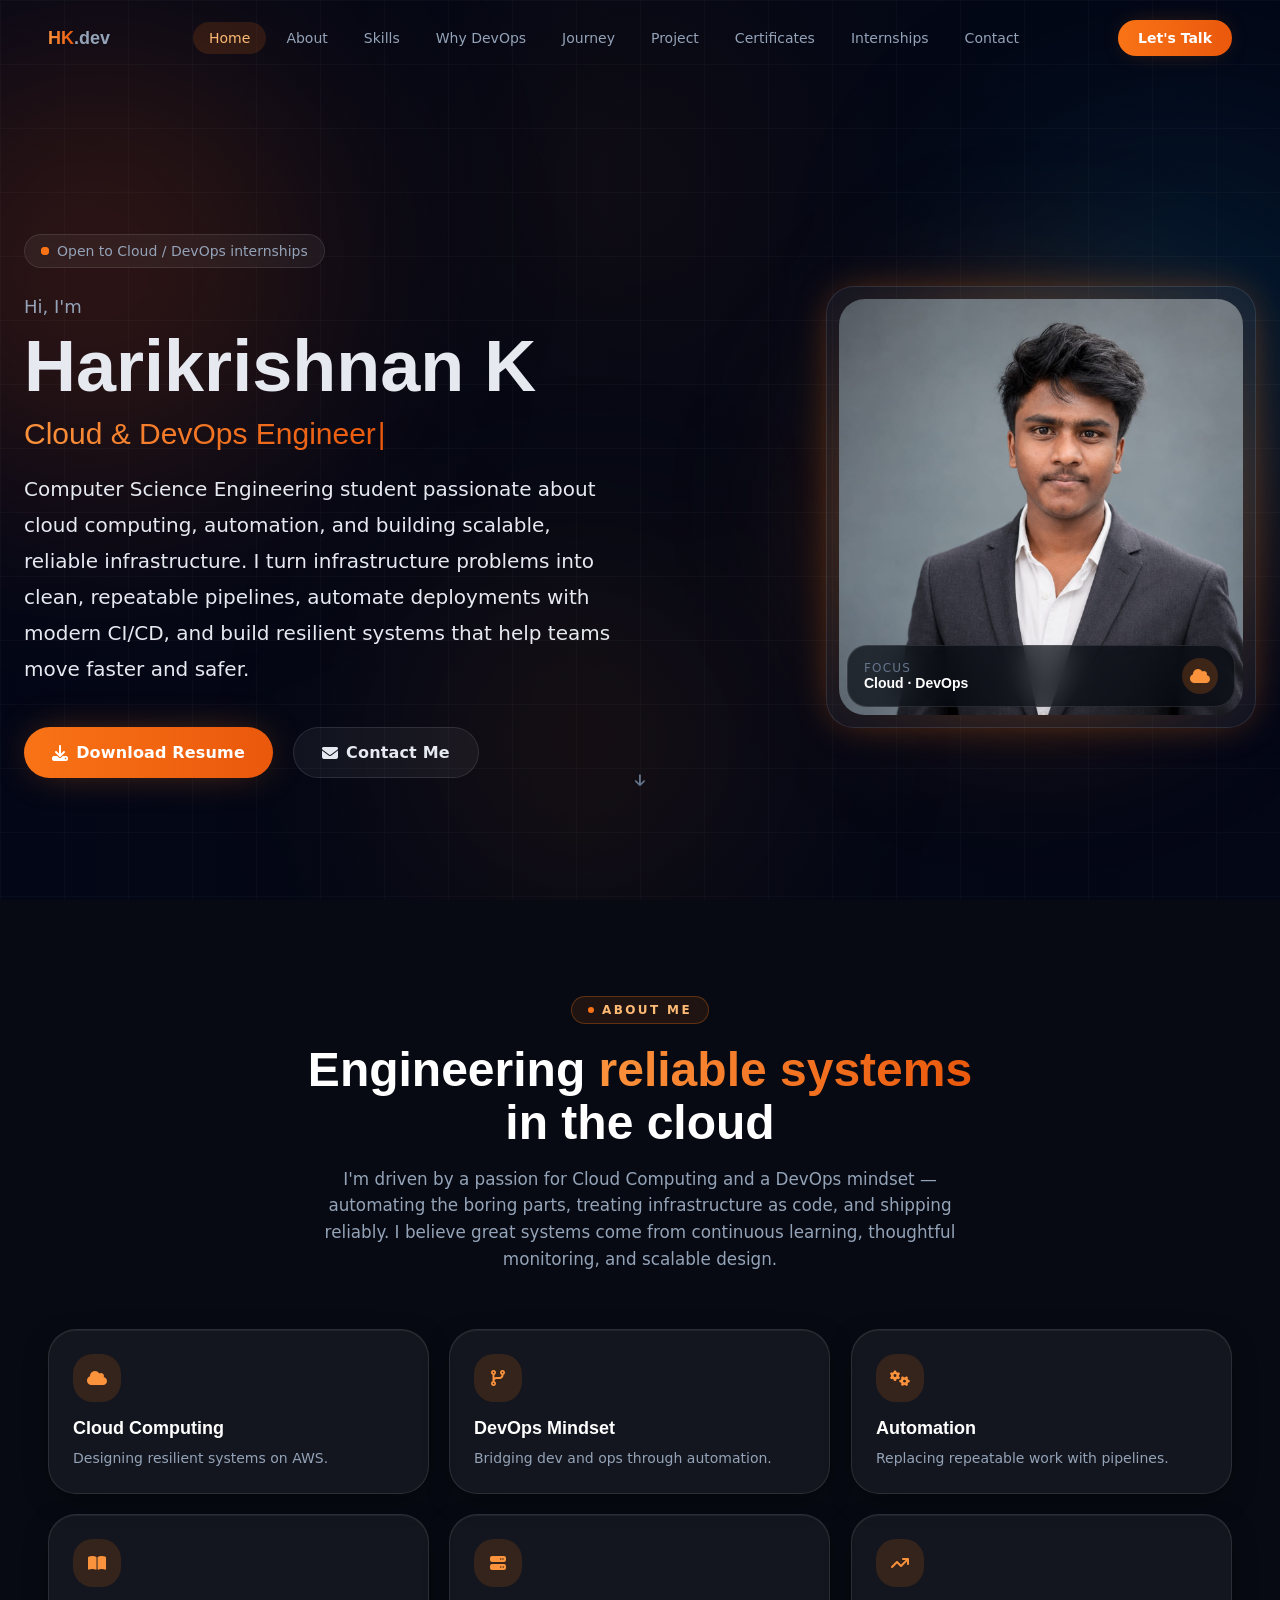
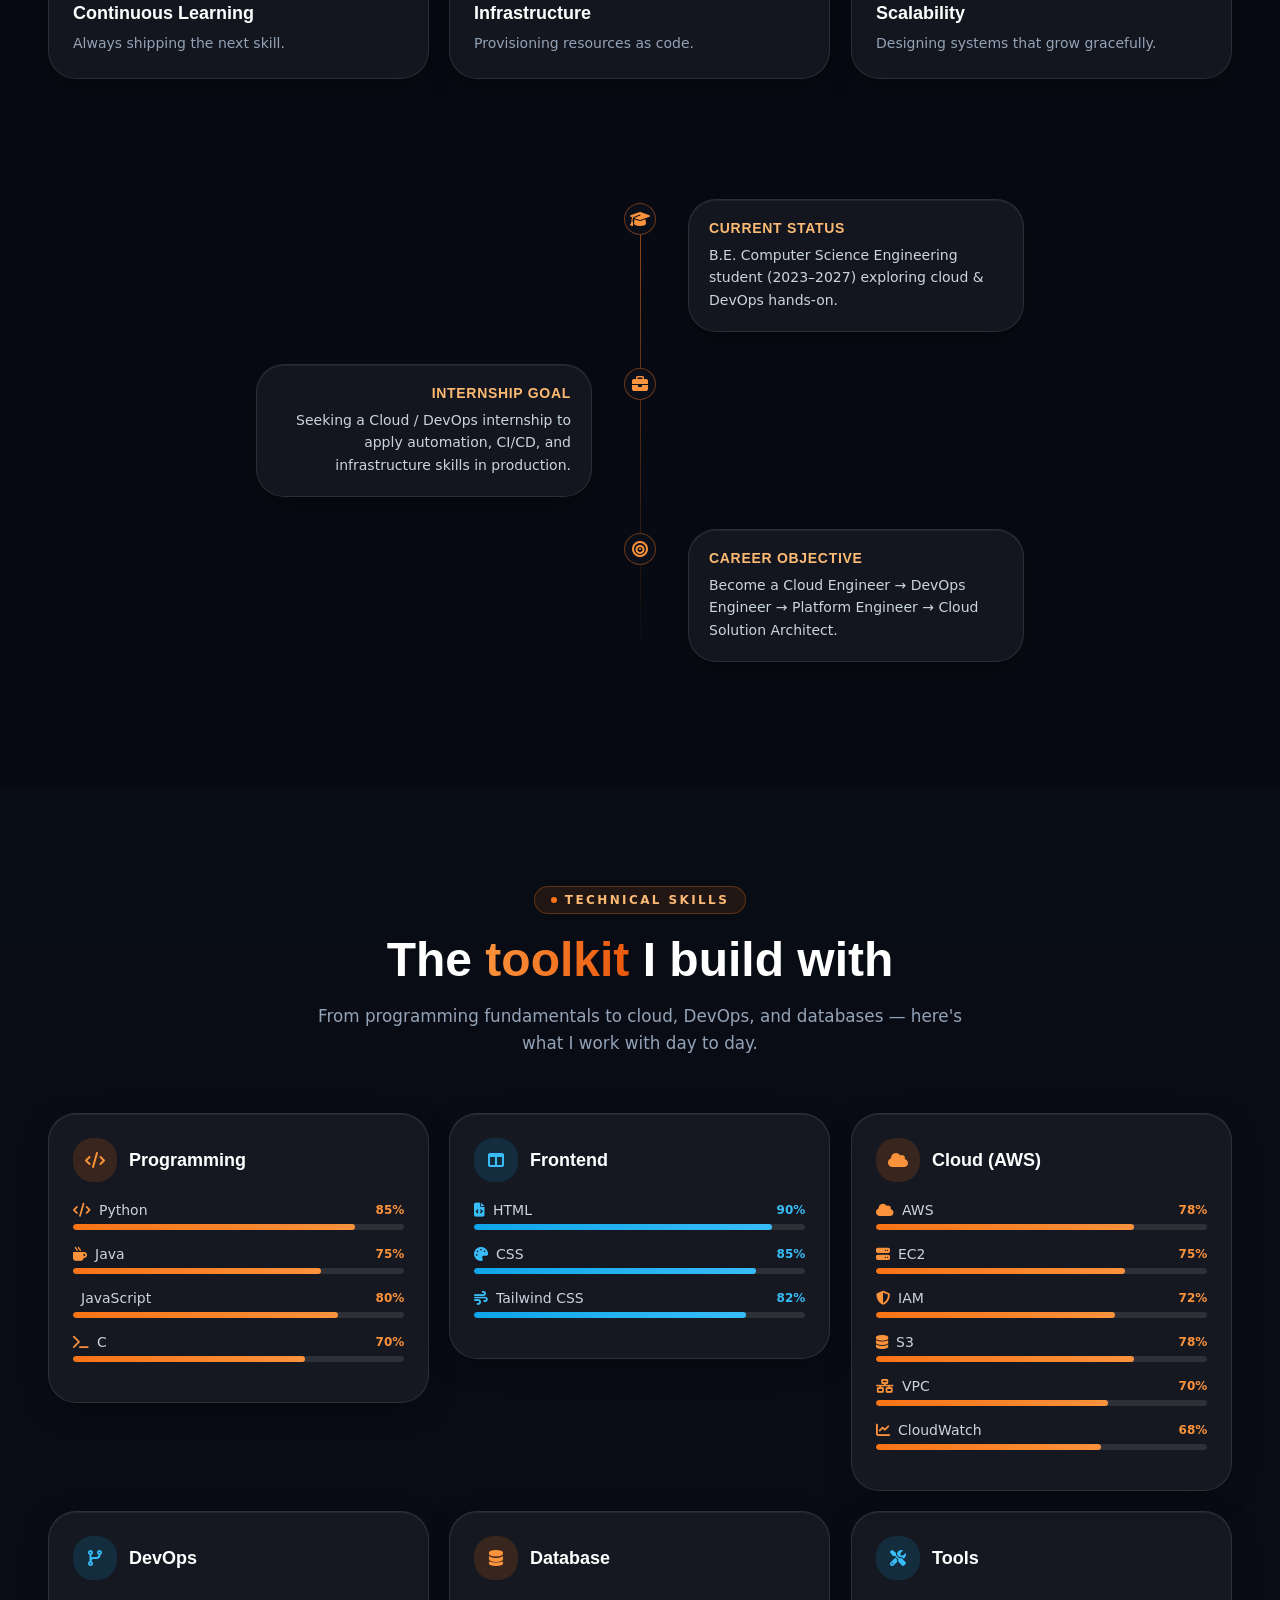
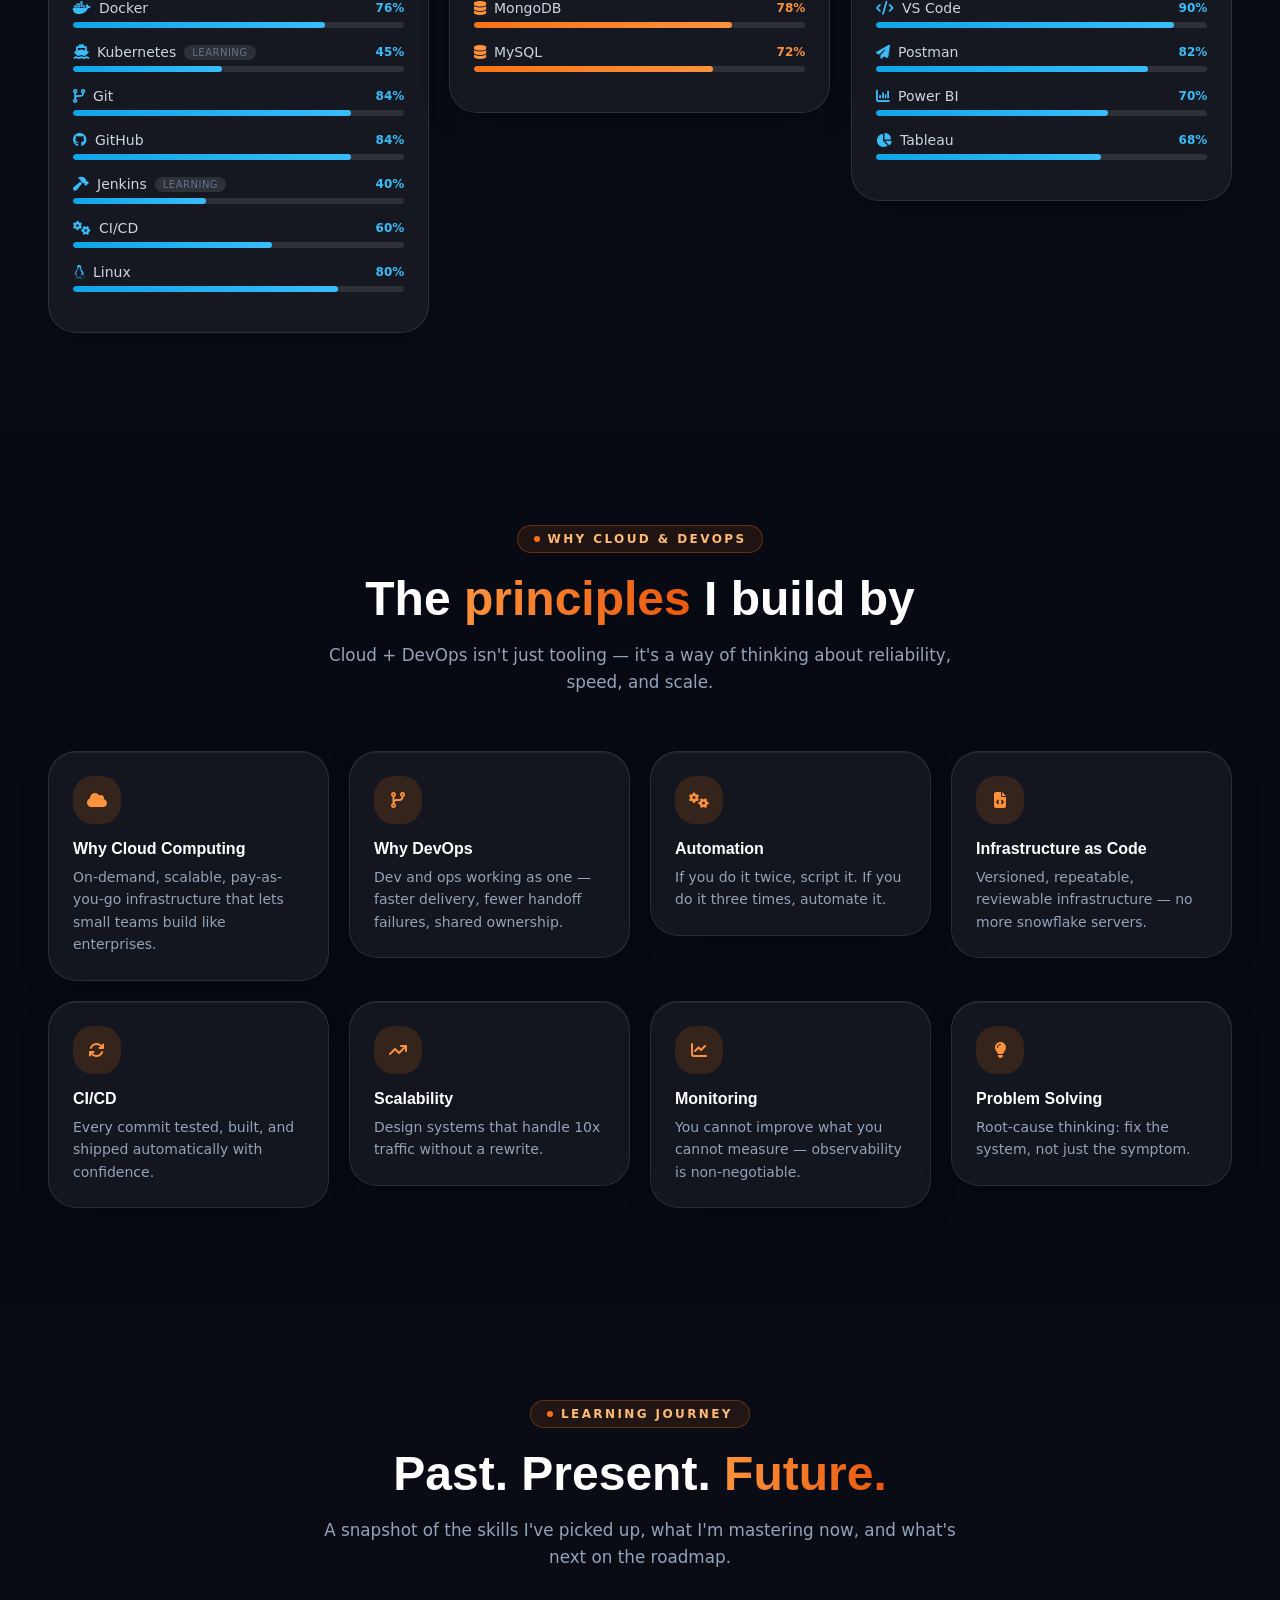
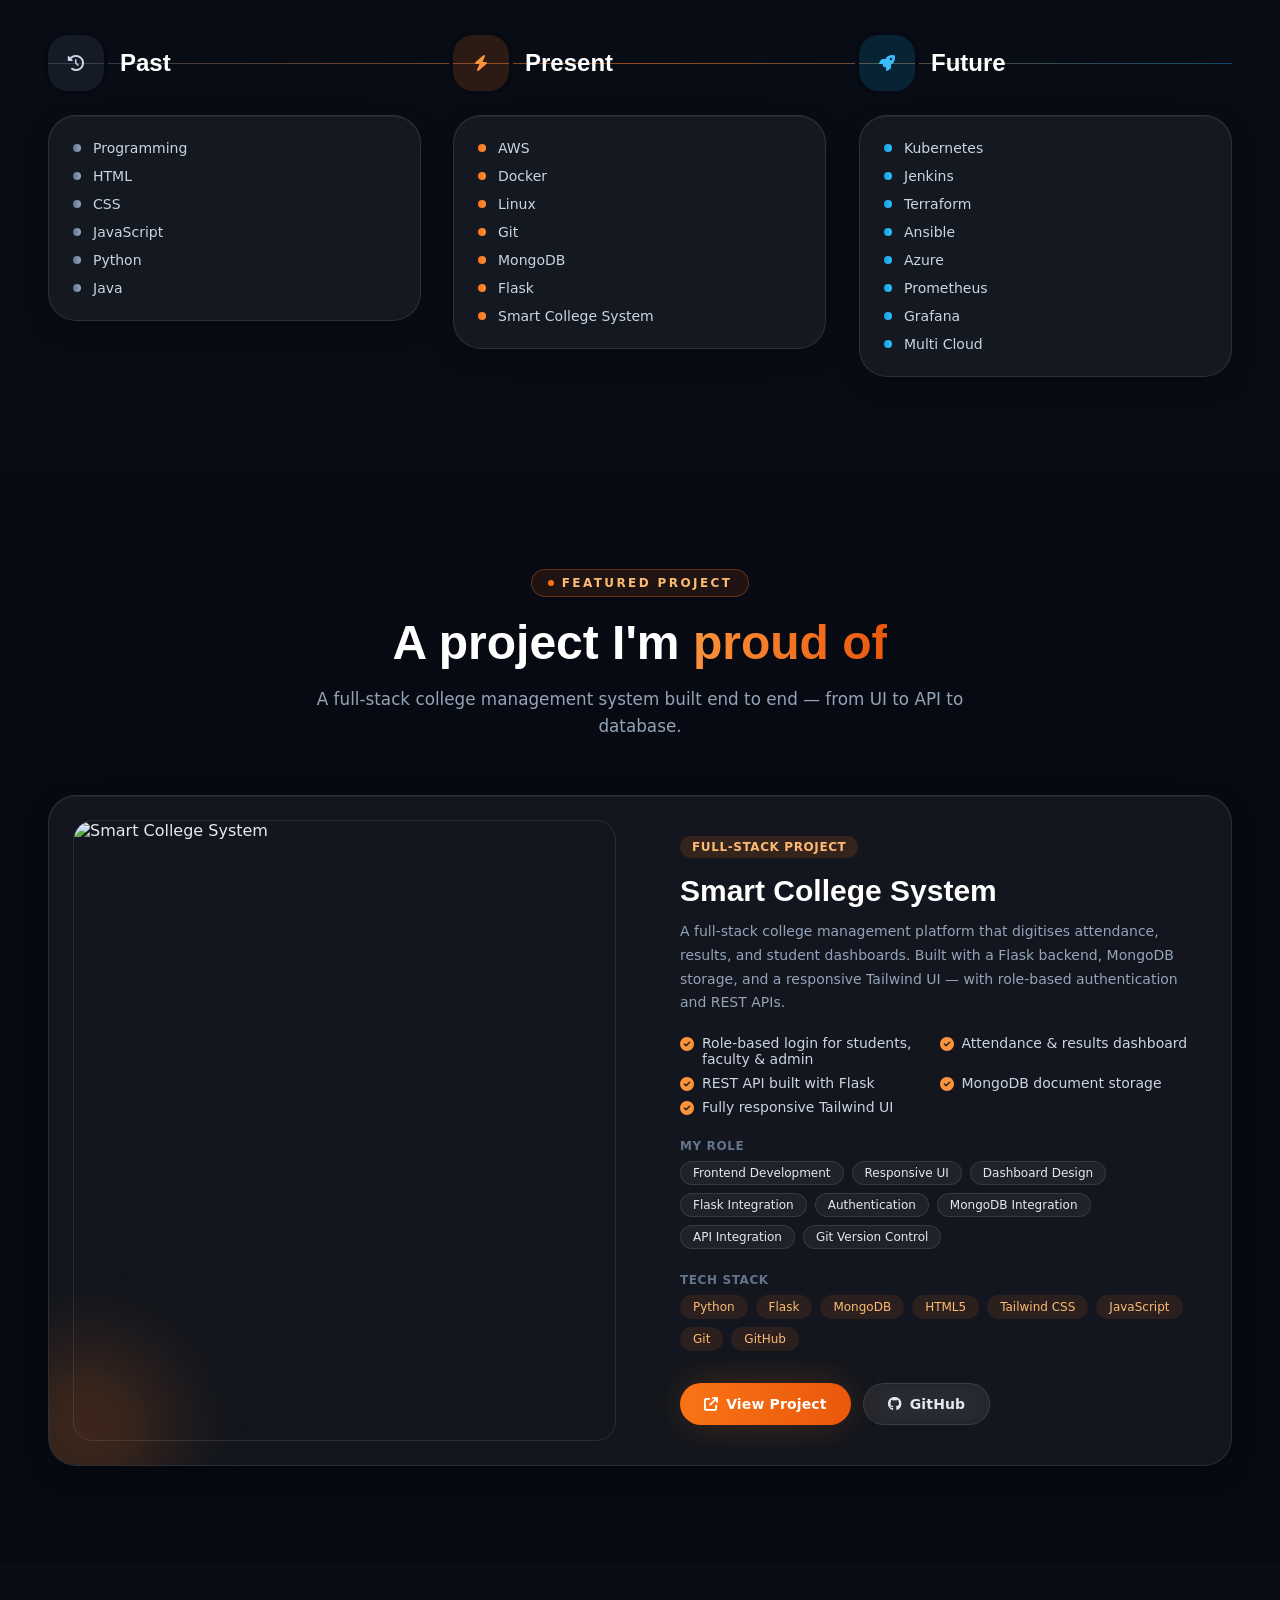
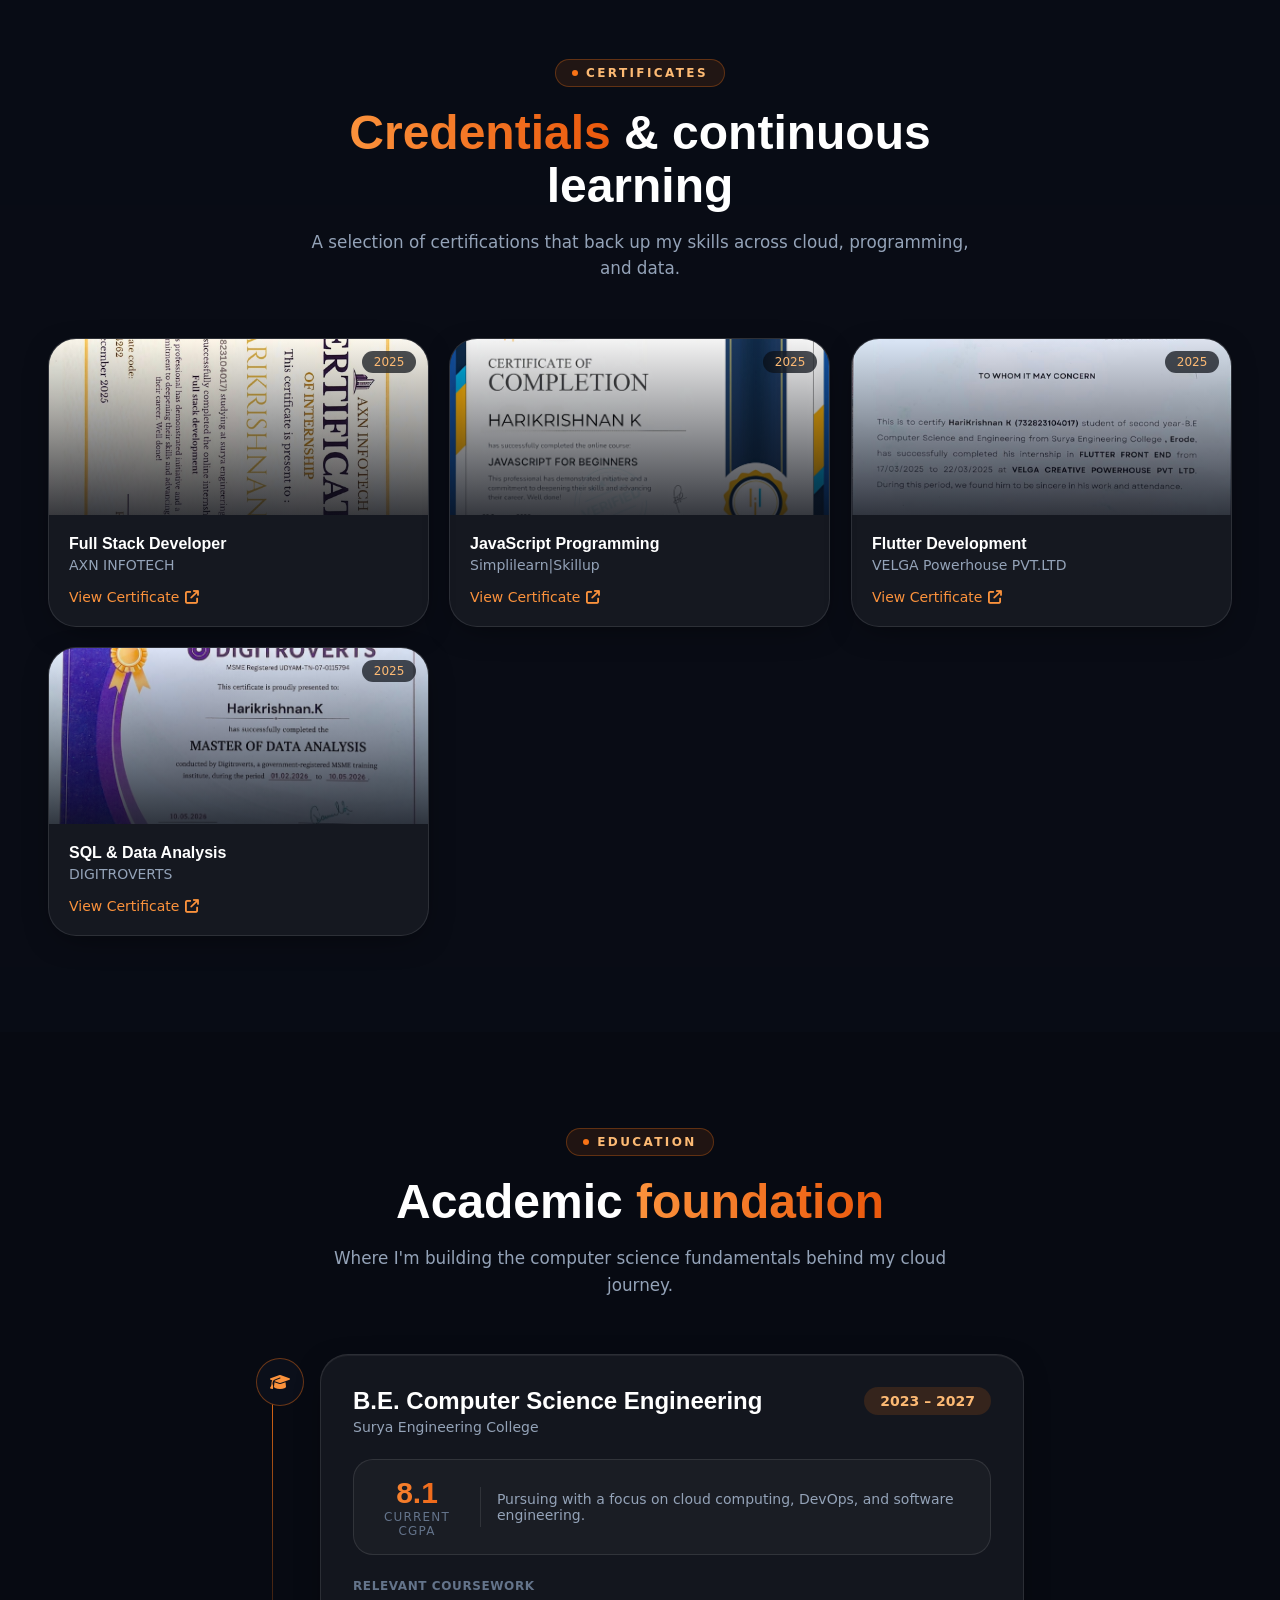
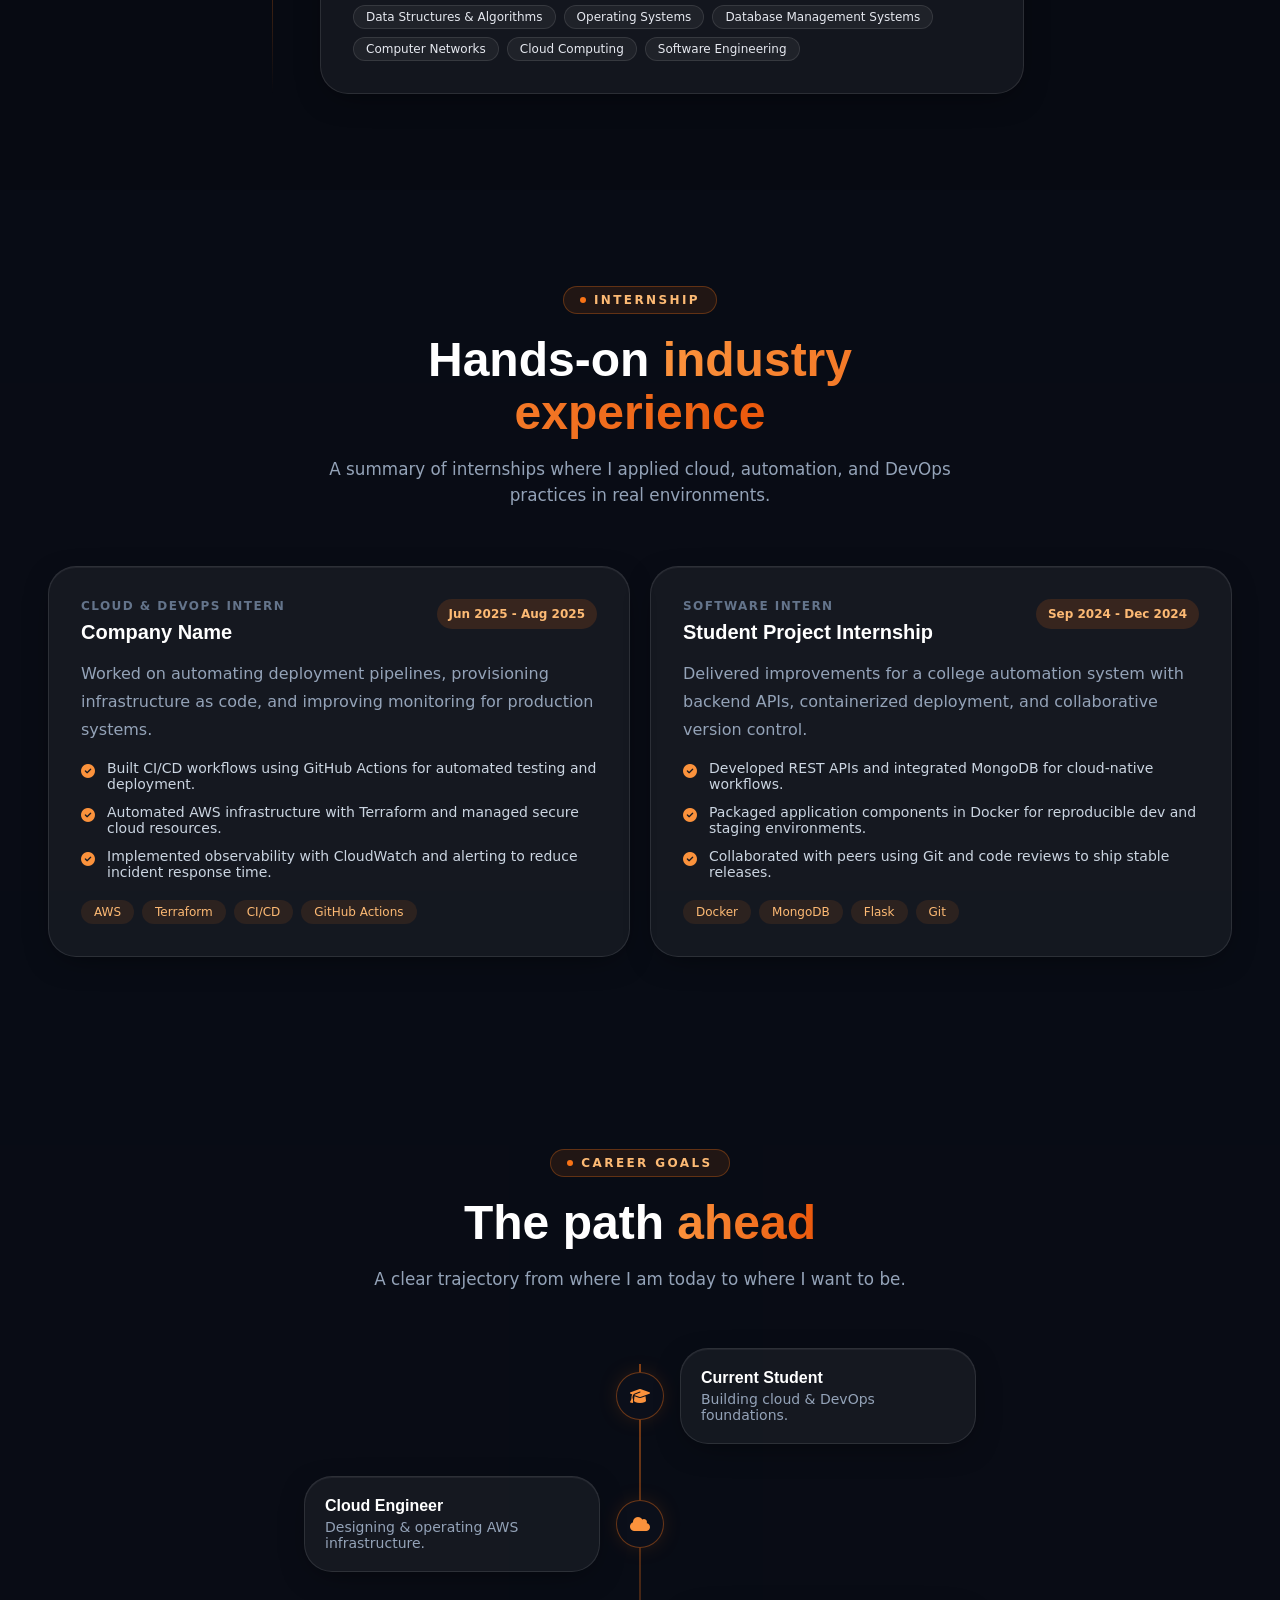
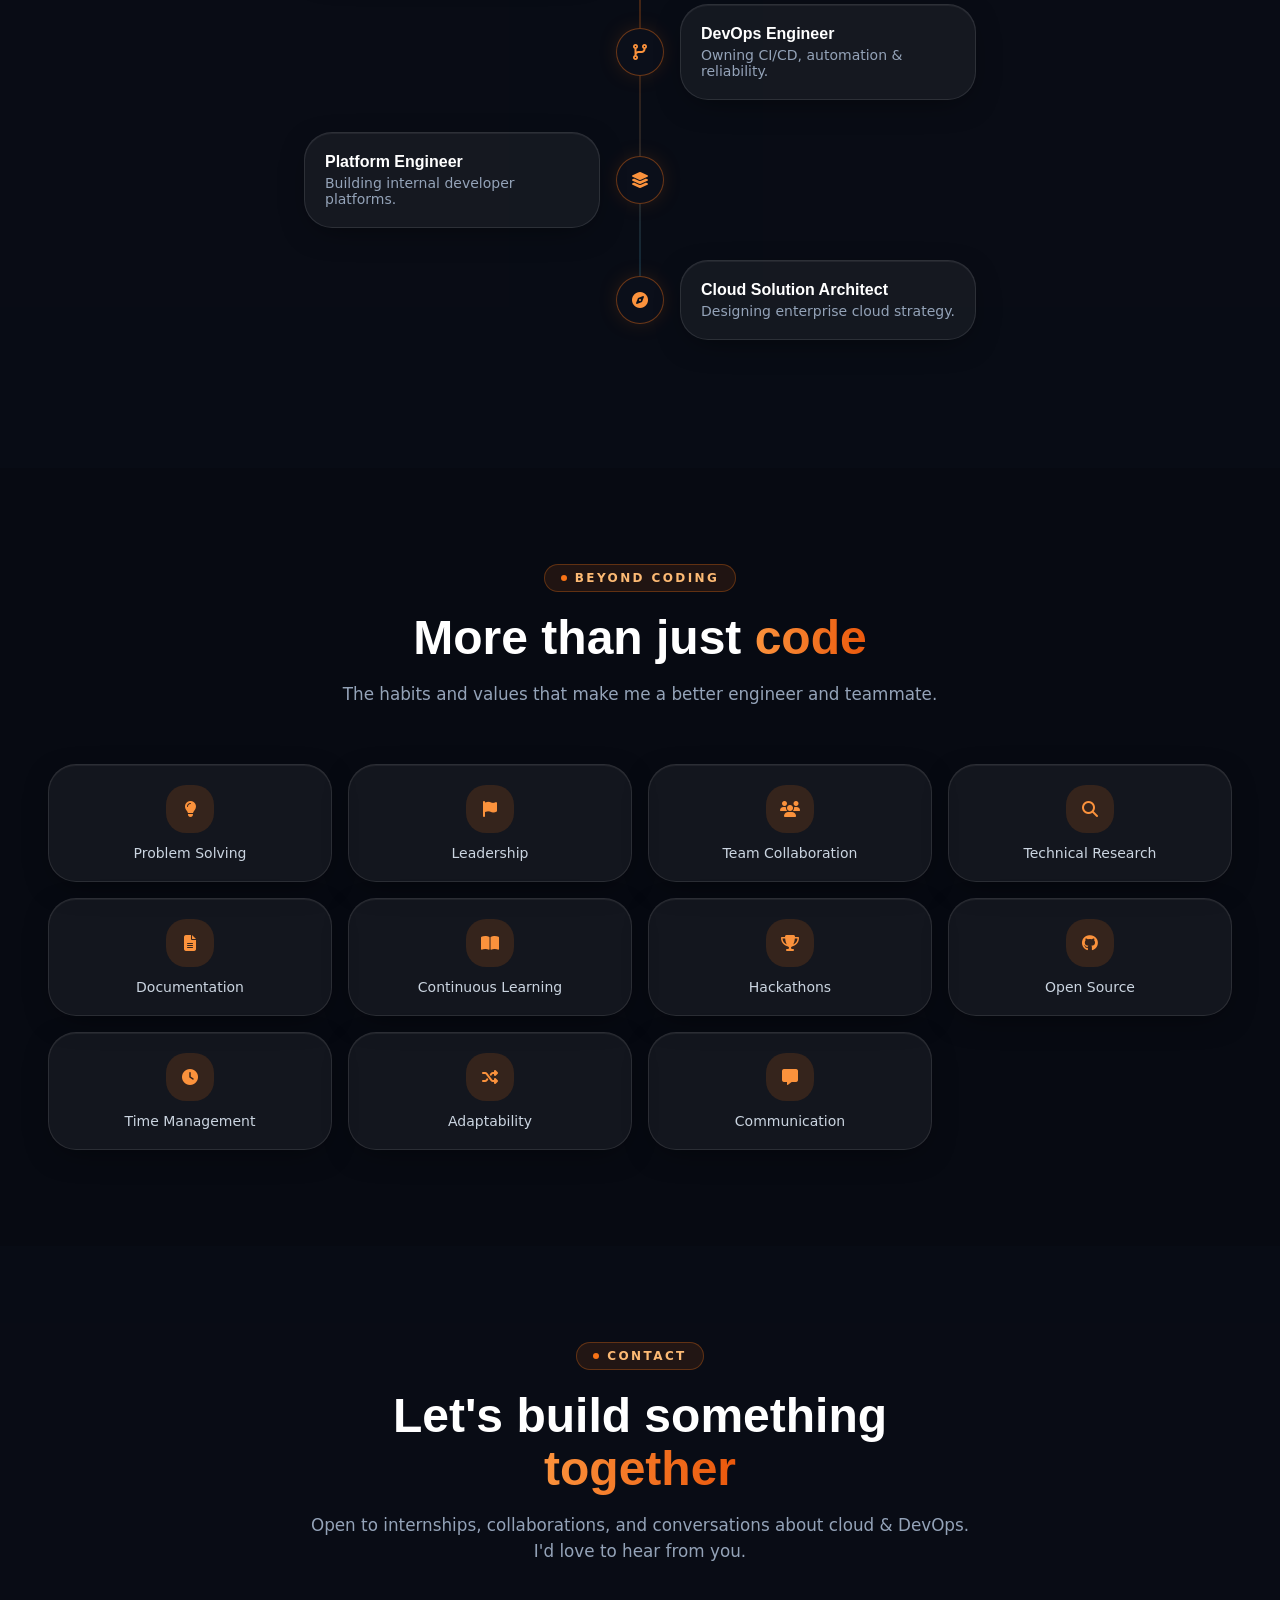
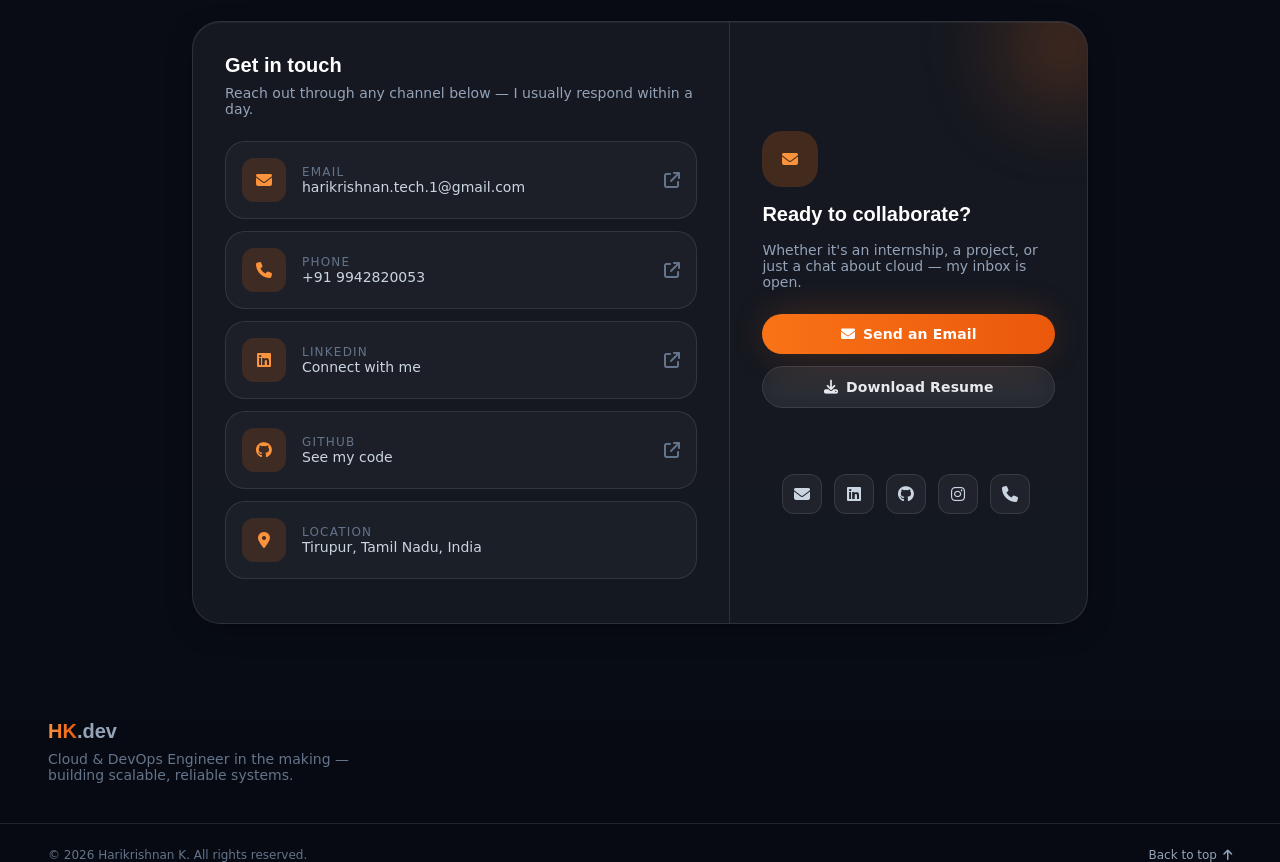
==== commit fcfb340c: "add intership section" ====
--- a/index.html
+++ b/index.html
@@ -60,6 +60,7 @@
           <li><button data-scroll="journey" data-nav="journey">Journey</button></li>
           <li><button data-scroll="project" data-nav="project">Project</button></li>
           <li><button data-scroll="certificates" data-nav="certificates">Certificates</button></li>
+          <li><button data-scroll="internship" data-nav="internship">Internships</button></li>
           <li><button data-scroll="contact" data-nav="contact">Contact</button></li>
         </ul>
 
@@ -82,6 +83,7 @@
           <li><button data-scroll="journey" data-nav="journey">Journey</button></li>
           <li><button data-scroll="project" data-nav="project">Project</button></li>
           <li><button data-scroll="certificates" data-nav="certificates">Certificates</button></li>
+          <li><button data-scroll="internship" data-nav="internship">Internships</button></li>
           <li><button data-scroll="contact" data-nav="contact">Contact</button></li>
         </ul>
       </div>
@@ -824,6 +826,66 @@
         </div>
       </section>
 
+      <!-- ================= INTERNSHIP SECTION ================= -->
+      <section id="internship" class="section-pad internship-bg">
+        <div class="container-x">
+          <div class="section-heading reveal">
+            <span class="section-eyebrow"><span class="dot"></span>Internship</span>
+            <h2 class="section-title">Hands-on <span class="text-gradient">industry experience</span></h2>
+            <p class="section-subtitle">A summary of internships where I applied cloud, automation, and DevOps practices in real environments.</p>
+          </div>
+
+          <div class="internship-grid">
+            <div class="reveal reveal-d1">
+              <div class="glass glass-hover lift internship-card">
+                <div class="internship-card-header">
+                  <div>
+                    <p class="internship-role">Cloud & DevOps Intern</p>
+                    <h3 class="internship-company">Company Name</h3>
+                  </div>
+                  <span class="internship-period">Jun 2025 - Aug 2025</span>
+                </div>
+                <p class="internship-desc">Worked on automating deployment pipelines, provisioning infrastructure as code, and improving monitoring for production systems.</p>
+                <ul class="internship-list">
+                  <li><i class="fa-solid fa-circle-check"></i> Built CI/CD workflows using GitHub Actions for automated testing and deployment.</li>
+                  <li><i class="fa-solid fa-circle-check"></i> Automated AWS infrastructure with Terraform and managed secure cloud resources.</li>
+                  <li><i class="fa-solid fa-circle-check"></i> Implemented observability with CloudWatch and alerting to reduce incident response time.</li>
+                </ul>
+                <div class="internship-tags">
+                  <span class="chip chip-accent">AWS</span>
+                  <span class="chip chip-accent">Terraform</span>
+                  <span class="chip chip-accent">CI/CD</span>
+                  <span class="chip chip-accent">GitHub Actions</span>
+                </div>
+              </div>
+            </div>
+            <div class="reveal reveal-d2">
+              <div class="glass glass-hover lift internship-card">
+                <div class="internship-card-header">
+                  <div>
+                    <p class="internship-role">Software Intern</p>
+                    <h3 class="internship-company">Student Project Internship</h3>
+                  </div>
+                  <span class="internship-period">Sep 2024 - Dec 2024</span>
+                </div>
+                <p class="internship-desc">Delivered improvements for a college automation system with backend APIs, containerized deployment, and collaborative version control.</p>
+                <ul class="internship-list">
+                  <li><i class="fa-solid fa-circle-check"></i> Developed REST APIs and integrated MongoDB for cloud-native workflows.</li>
+                  <li><i class="fa-solid fa-circle-check"></i> Packaged application components in Docker for reproducible dev and staging environments.</li>
+                  <li><i class="fa-solid fa-circle-check"></i> Collaborated with peers using Git and code reviews to ship stable releases.</li>
+                </ul>
+                <div class="internship-tags">
+                  <span class="chip chip-accent">Docker</span>
+                  <span class="chip chip-accent">MongoDB</span>
+                  <span class="chip chip-accent">Flask</span>
+                  <span class="chip chip-accent">Git</span>
+                </div>
+              </div>
+            </div>
+          </div>
+        </div>
+      </section>
+
       <!-- ================= CAREER GOALS SECTION ================= -->
       <section id="goals" class="section-pad goals-bg">
         <div class="container-x">
--- a/css/sections.css
+++ b/css/sections.css
@@ -512,6 +512,75 @@
 .edu-courses-label { margin-top: 1.5rem; margin-bottom: 0.75rem; font-size: 0.75rem; font-weight: 600; text-transform: uppercase; letter-spacing: 0.05em; color: var(--text-muted); }
 .edu-courses { display: flex; flex-wrap: wrap; gap: 0.5rem; }
 
+/* ===================== INTERNSHIP ===================== */
+.internship-bg { background: rgba(11, 15, 26, 0.4); }
+.internship-grid {
+  margin-top: 3.5rem;
+  display: grid;
+  grid-template-columns: 1fr;
+  gap: 1.25rem;
+}
+@media (min-width: 1024px) { .internship-grid { grid-template-columns: repeat(2, 1fr); } }
+.internship-card { overflow: hidden; padding: 1.5rem; }
+@media (min-width: 640px) { .internship-card { padding: 2rem; } }
+.internship-card-header {
+  display: flex;
+  flex-wrap: wrap;
+  justify-content: space-between;
+  align-items: flex-start;
+  gap: 1rem;
+}
+.internship-role {
+  margin: 0;
+  font-size: 0.75rem;
+  font-weight: 600;
+  text-transform: uppercase;
+  letter-spacing: 0.12em;
+  color: var(--text-muted);
+}
+.internship-company {
+  margin-top: 0.5rem;
+  font-size: 1.25rem;
+  font-weight: 700;
+  color: #fff;
+}
+.internship-period {
+  border-radius: 999px;
+  background: rgba(249, 115, 22, 0.15);
+  padding: 0.5rem 0.75rem;
+  font-size: 0.75rem;
+  font-weight: 600;
+  color: var(--accent-300);
+}
+.internship-desc {
+  margin-top: 1rem;
+  color: var(--text-secondary);
+  line-height: 1.75;
+}
+.internship-list {
+  margin-top: 1rem;
+  display: grid;
+  gap: 0.75rem;
+}
+.internship-list li {
+  display: flex;
+  align-items: flex-start;
+  gap: 0.75rem;
+  font-size: 0.875rem;
+  color: #cbd5e1;
+}
+.internship-list i {
+  margin-top: 0.25rem;
+  color: var(--accent-400);
+  flex-shrink: 0;
+}
+.internship-tags {
+  margin-top: 1.25rem;
+  display: flex;
+  flex-wrap: wrap;
+  gap: 0.5rem;
+}
+
 /* ===================== CAREER GOALS ===================== */
 .goals-bg { background: rgba(11, 15, 26, 0.4); }
 .goals-wrap { margin-top: 3.5rem; max-width: 42rem; margin-inline: auto; }
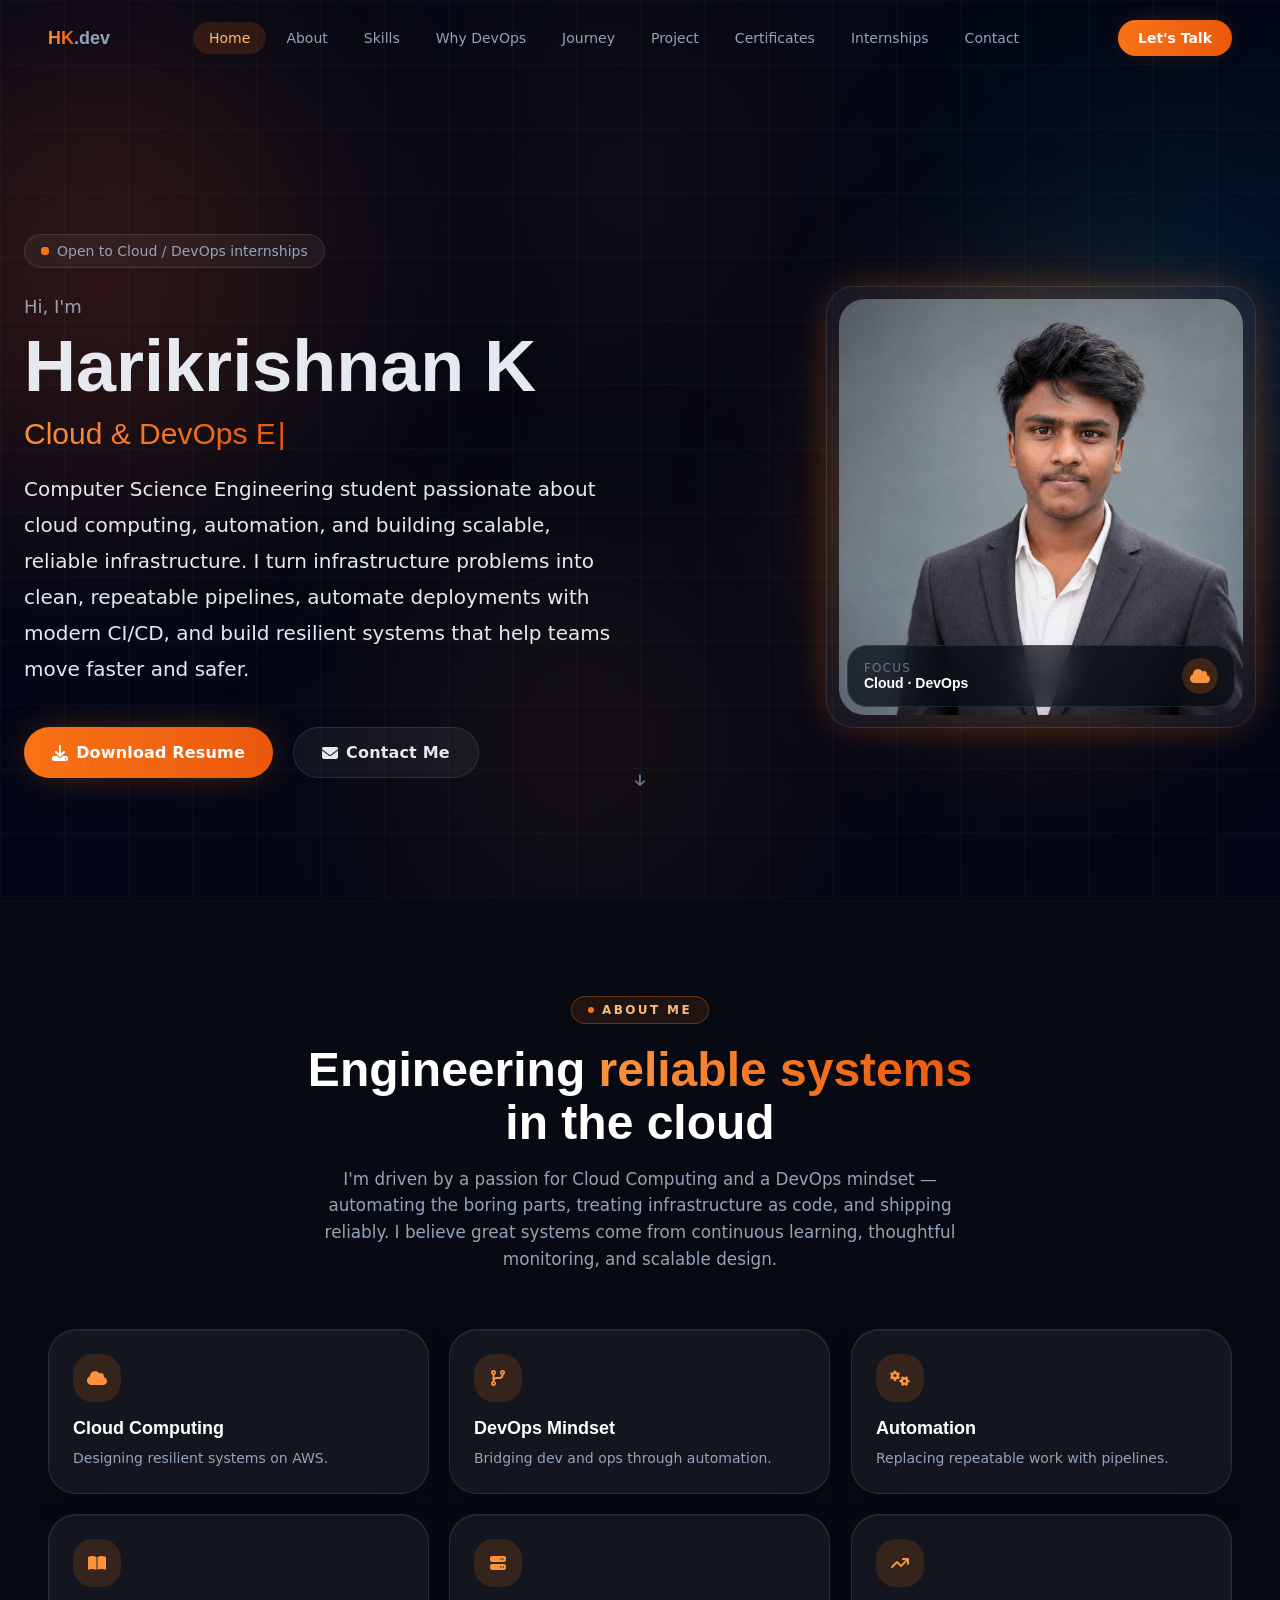
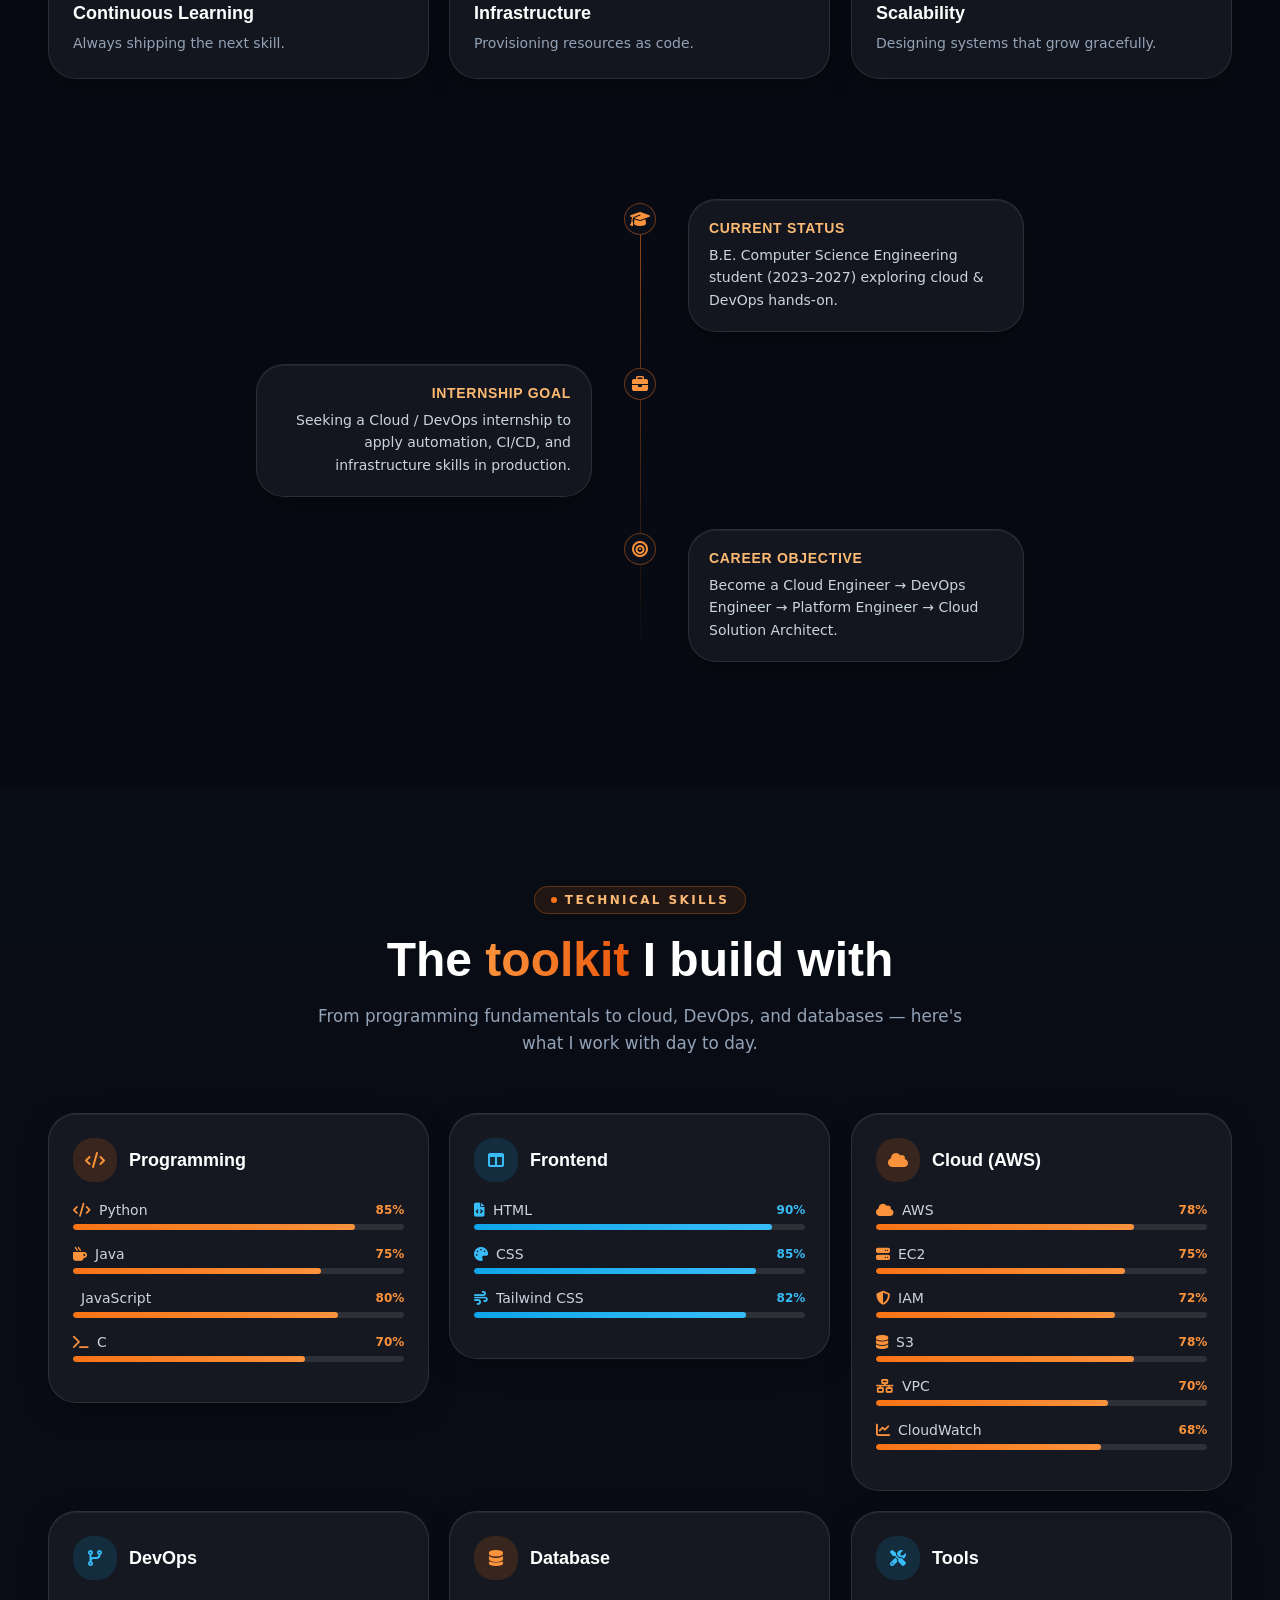
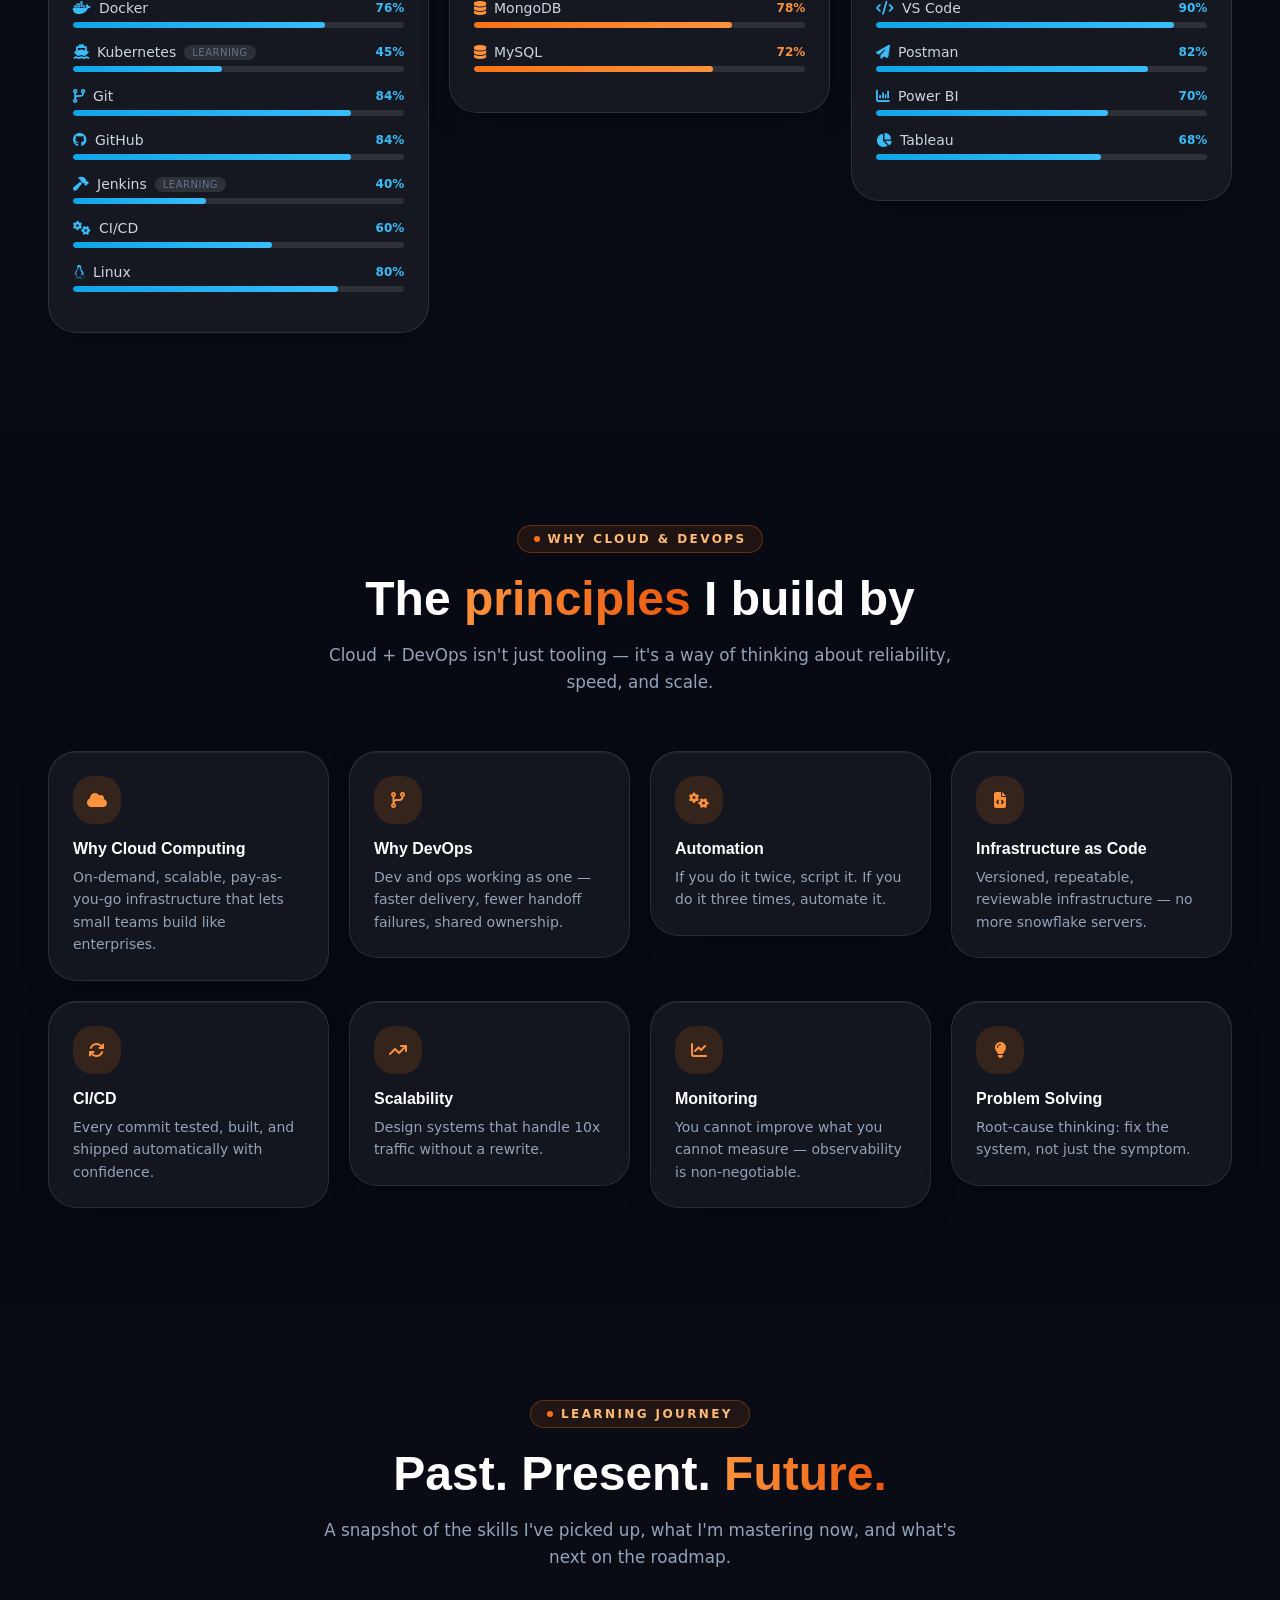
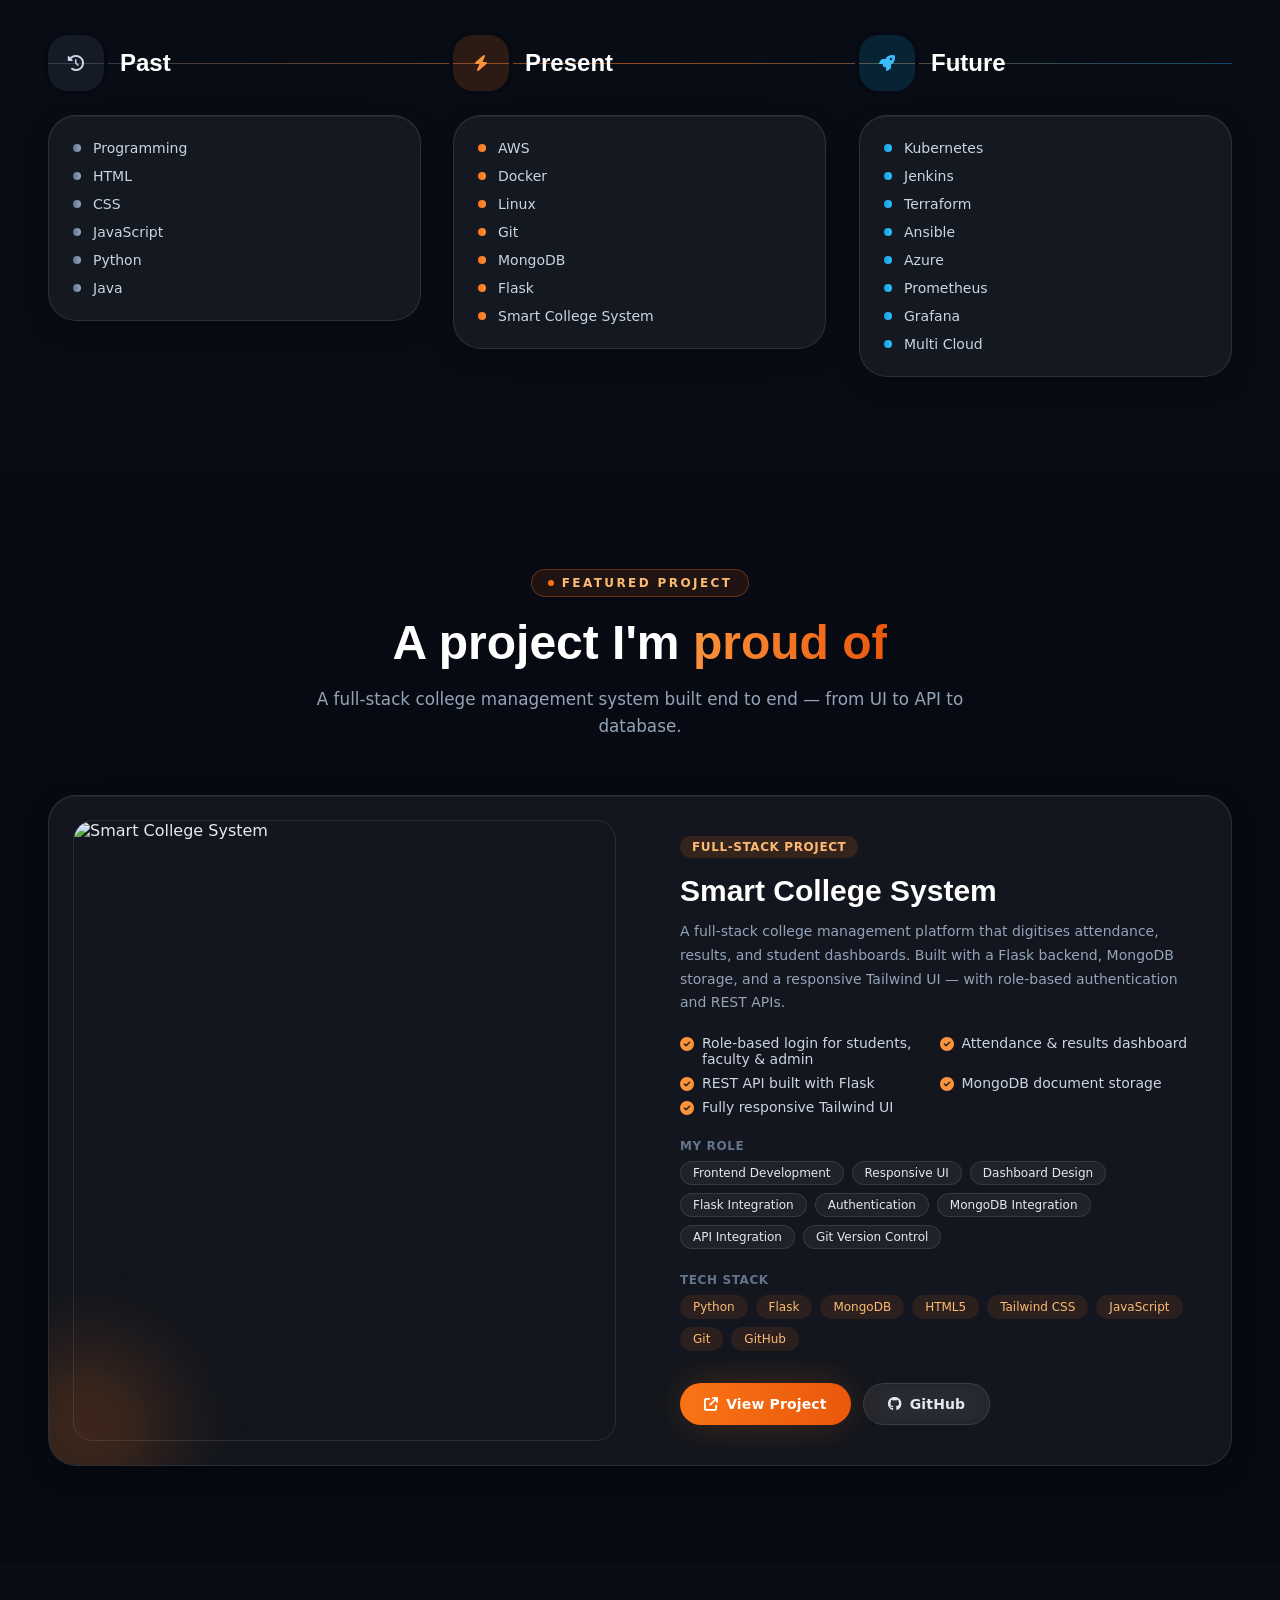
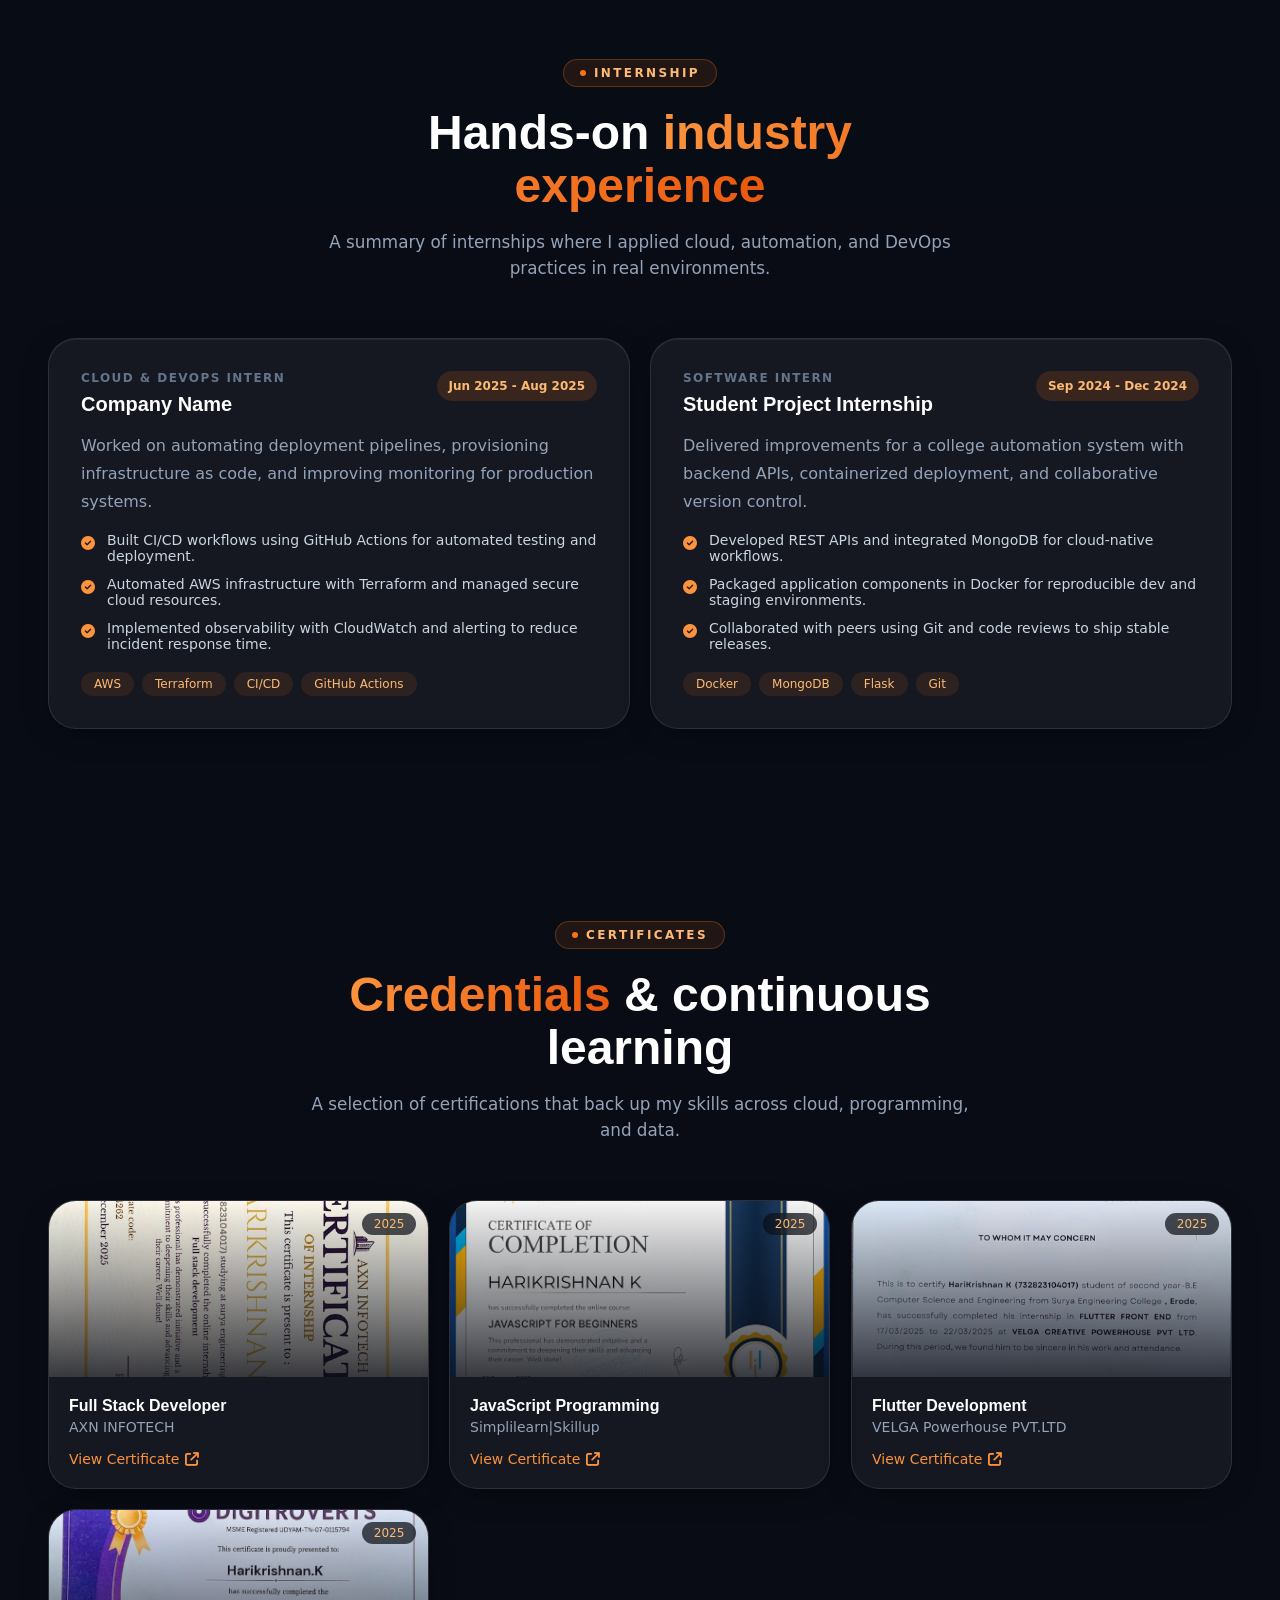
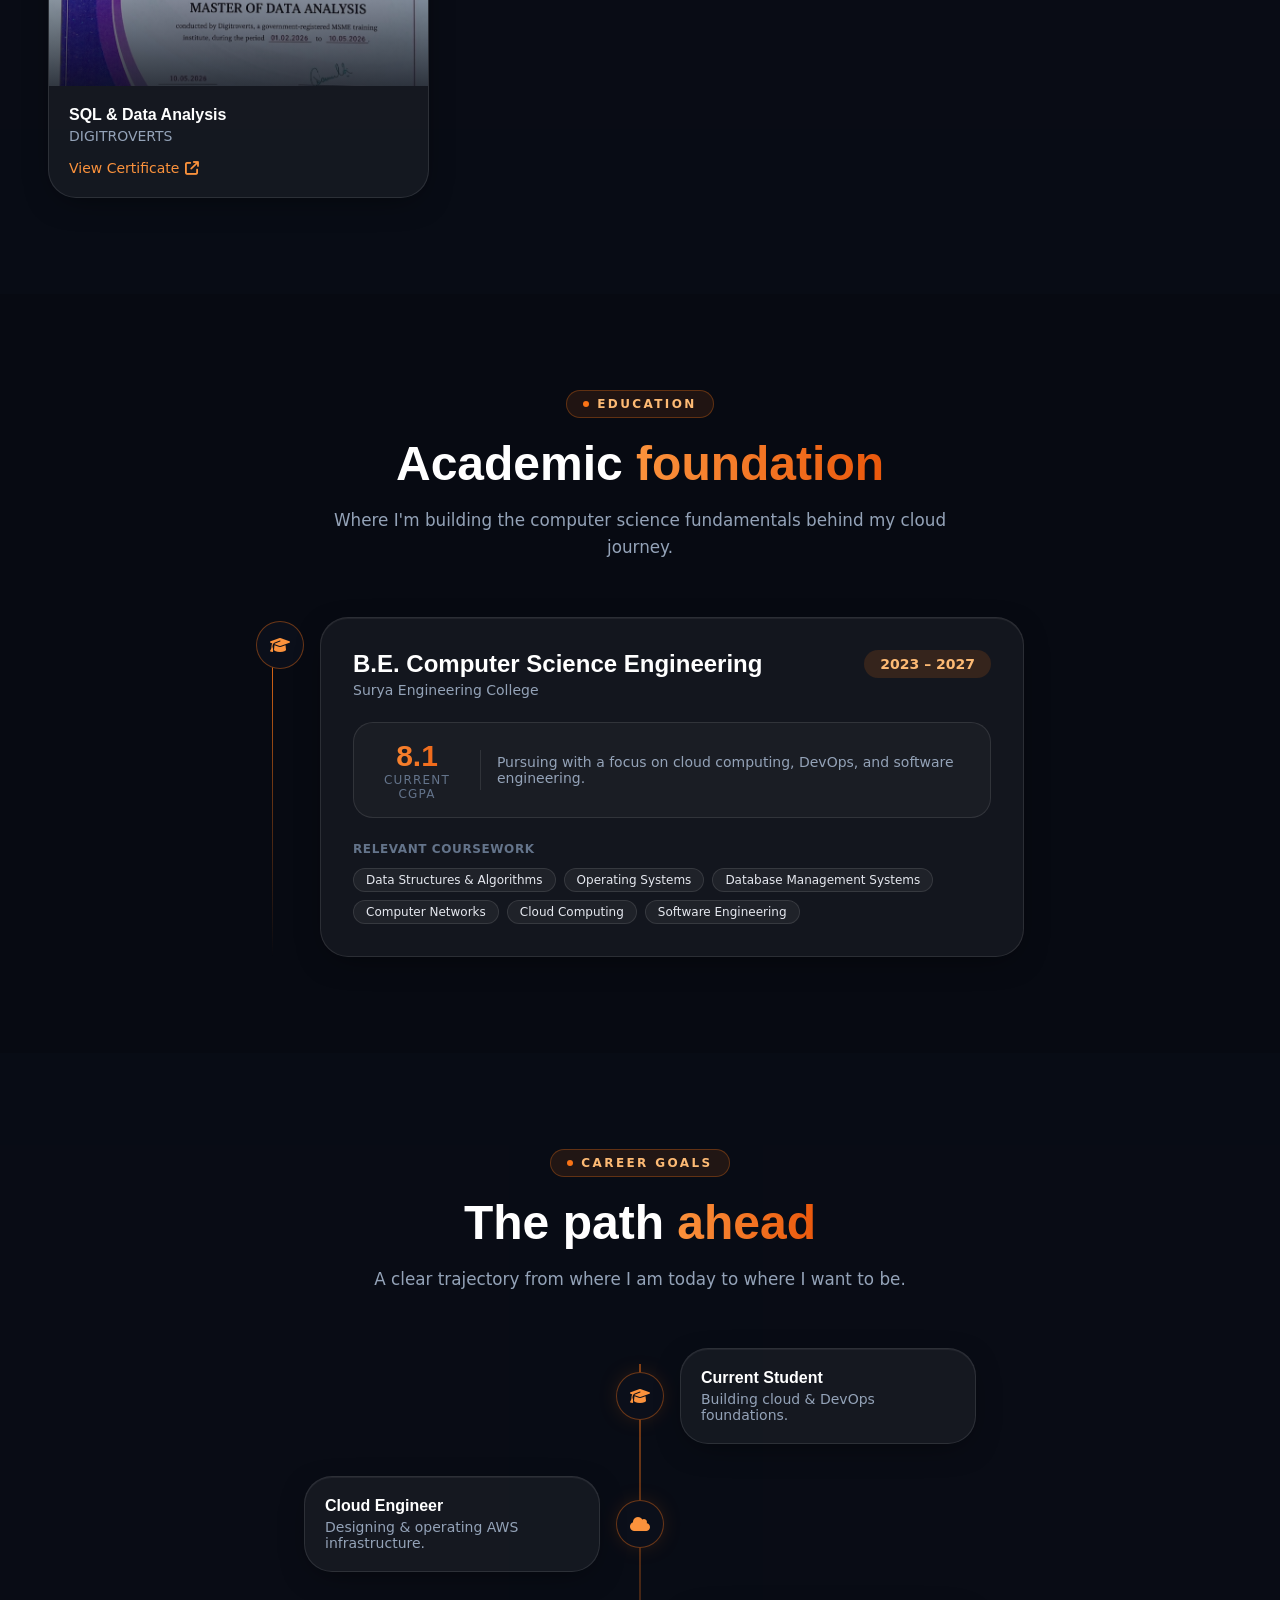
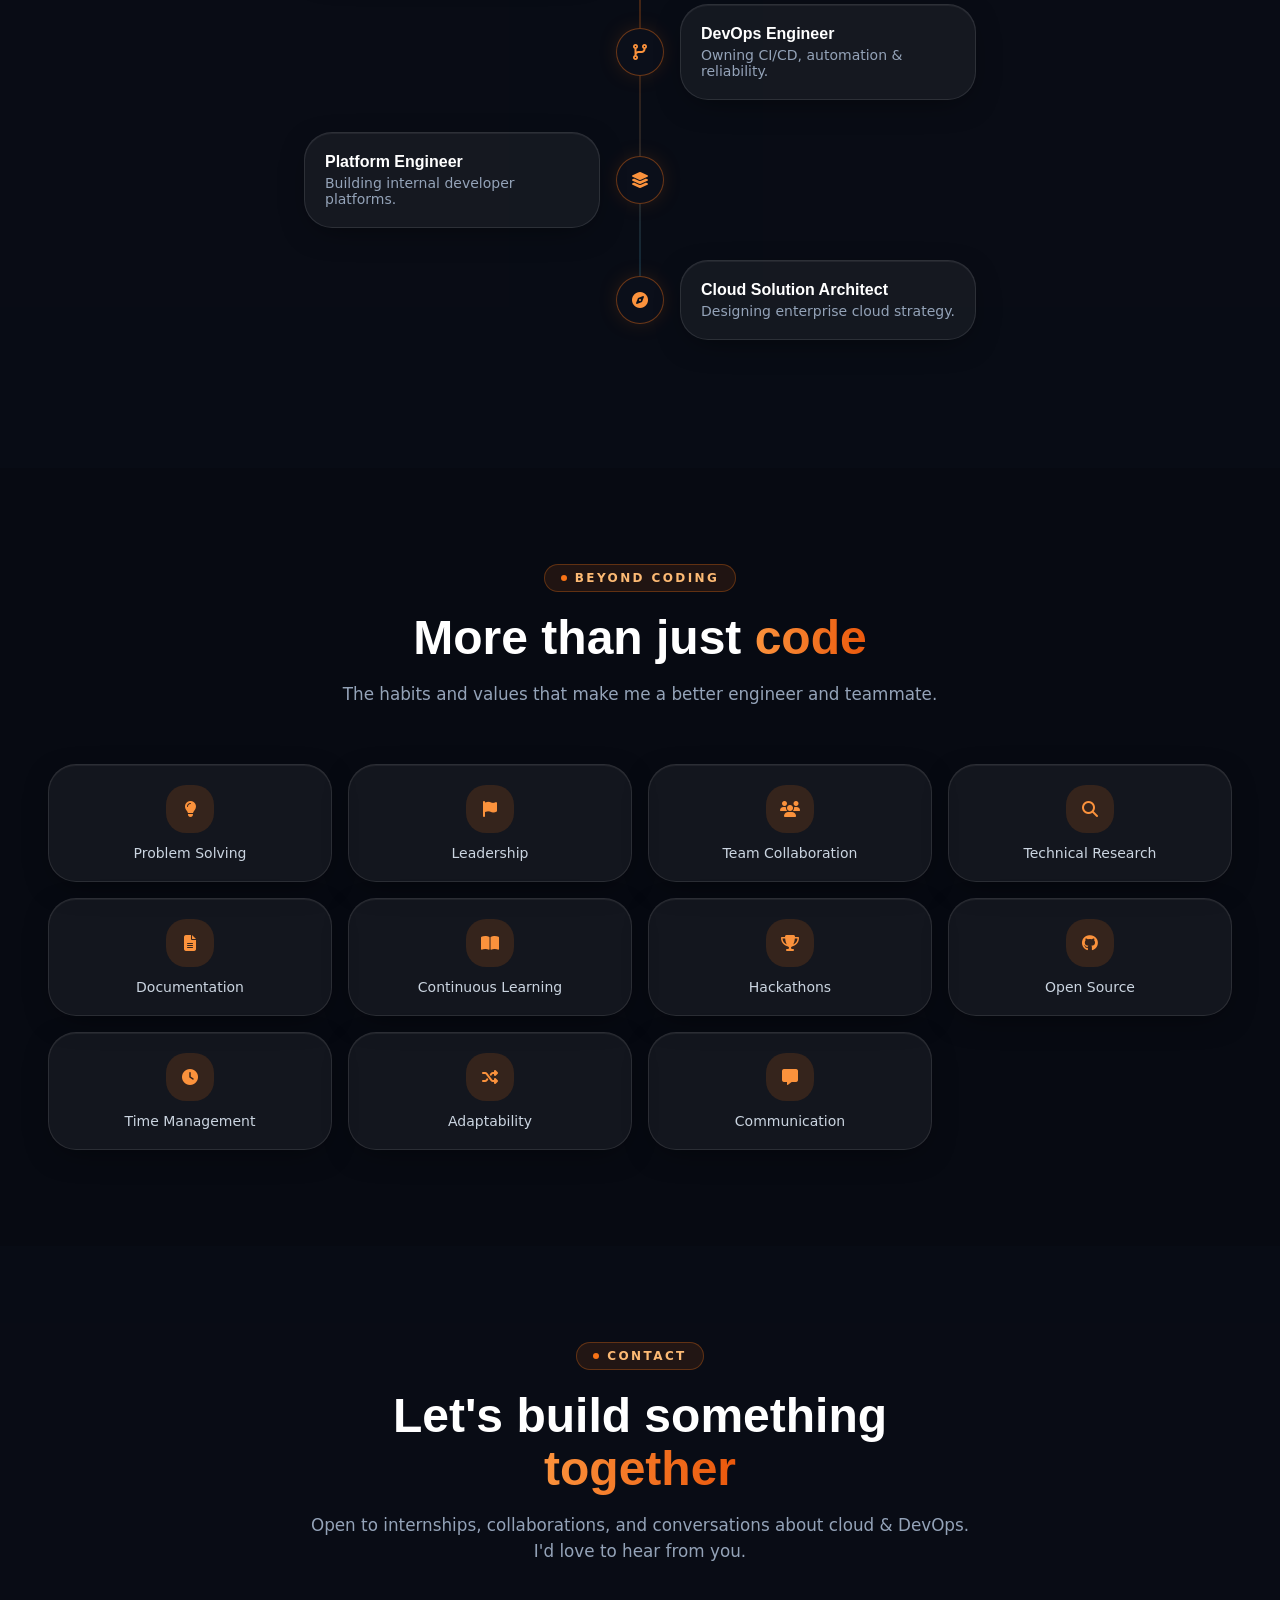
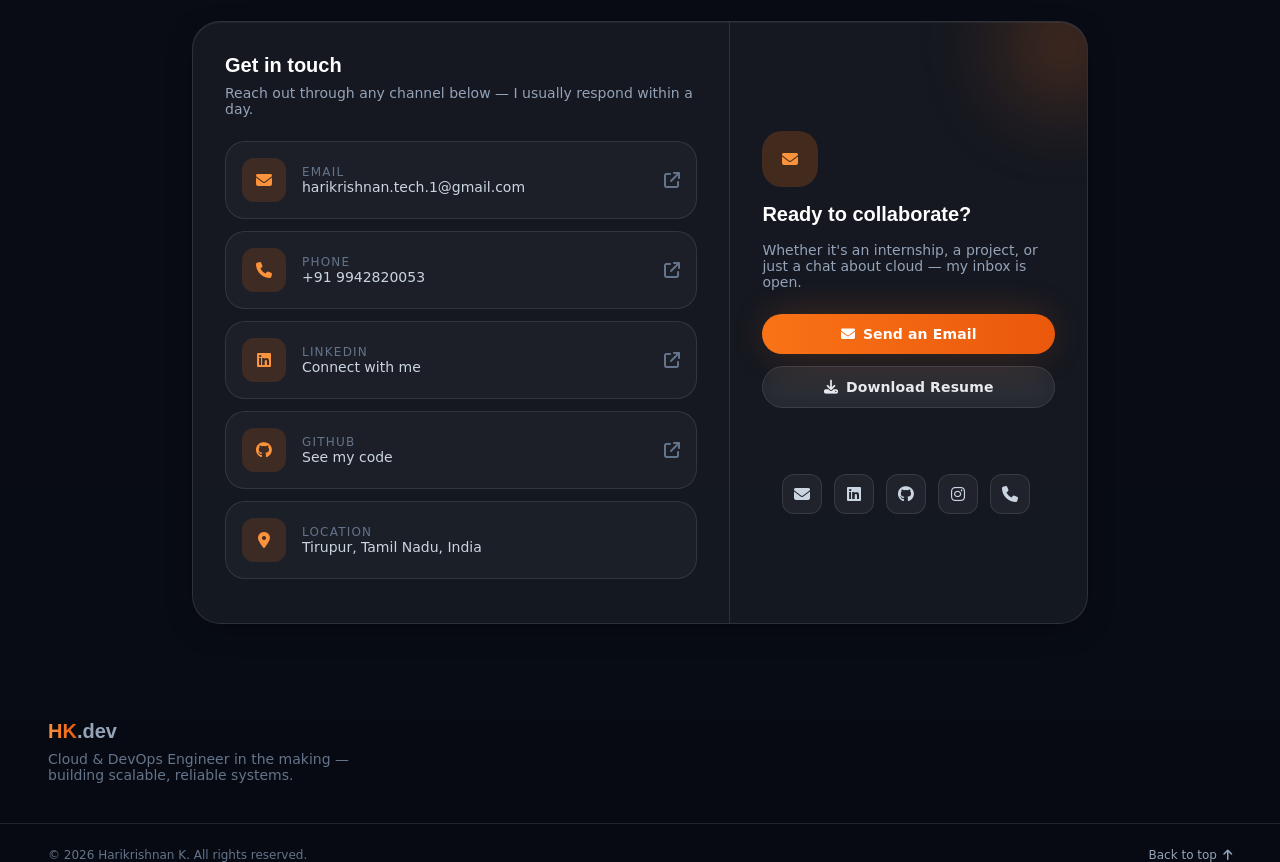
==== commit 85d1861d: "intership place changes" ====
--- a/index.html
+++ b/index.html
@@ -709,122 +709,7 @@
         </div>
       </section>
 
-      <!-- ================= CERTIFICATES SECTION ================= -->
-      <section id="certificates" class="section-pad cert-bg">
-        <div class="container-x">
-          <div class="section-heading reveal">
-            <span class="section-eyebrow"><span class="dot"></span>Certificates</span>
-            <h2 class="section-title"><span class="text-gradient">Credentials</span> & continuous learning</h2>
-            <p class="section-subtitle">A selection of certifications that back up my skills across cloud, programming, and data.</p>
-          </div>
-          <div class="cert-grid">
-            <div class="reveal reveal-d1">
-              <div class="glass glass-hover lift cert-card">
-                <div class="cert-img-wrap">
-                  <img class="zoom-img cert-img" src="images/full stack certificate.jpeg" alt="Full Stack Developer" />
-                  <div class="cert-img-overlay"></div>
-                  <span class="cert-date">2025</span>
-                </div>
-                <div class="cert-body">
-                  <h3 class="cert-title">Full Stack Developer</h3>
-                  <p class="cert-institute">AXN INFOTECH</p>
-                  <a class="cert-link" href="images/full stack certificate.jpeg" target="_blank">View Certificate <i class="fa-solid fa-arrow-up-right-from-square"></i></a>
-                </div>
-              </div>
-            </div>
-            <div class="reveal reveal-d2">
-              <div class="glass glass-hover lift cert-card">
-                <div class="cert-img-wrap">
-                  <img class="zoom-img cert-img" src="images/java srcipt certificate.jpeg" alt="JavaScript Programming" />
-                  <div class="cert-img-overlay"></div>
-                  <span class="cert-date">2025</span>
-                </div>
-                <div class="cert-body">
-                  <h3 class="cert-title">JavaScript Programming</h3>
-                  <p class="cert-institute">Simplilearn|Skillup</p>
-                  <a class="cert-link" href="images/java srcipt certificate.jpeg" target="_blank">View Certificate <i class="fa-solid fa-arrow-up-right-from-square"></i></a>
-                </div>
-              </div>
-            </div>
-            <div class="reveal reveal-d3">
-              <div class="glass glass-hover lift cert-card">
-                <div class="cert-img-wrap">
-                  <img class="zoom-img cert-img" src="images/flutter certificate.jpeg" alt="Flutter Development" />
-                  <div class="cert-img-overlay"></div>
-                  <span class="cert-date">2025</span>
-                </div>
-                <div class="cert-body">
-                  <h3 class="cert-title">Flutter Development</h3>
-                  <p class="cert-institute">VELGA Powerhouse PVT.LTD</p>
-                  <a class="cert-link" href="images/flutter certificate.jpeg" target="_blank">View Certificate <i class="fa-solid fa-arrow-up-right-from-square"></i></a>
-                </div>
-              </div>
-            </div>
-            <div class="reveal reveal-d1">
-              <div class="glass glass-hover lift cert-card">
-                <div class="cert-img-wrap">
-                  <img class="zoom-img cert-img" src="images/data analtics certifiacte.jpeg" alt="SQL & Databases" />
-                  <div class="cert-img-overlay"></div>
-                  <span class="cert-date">2025</span>
-                </div>
-                <div class="cert-body">
-                  <h3 class="cert-title">SQL & Data Analysis</h3>
-                  <p class="cert-institute">DIGITROVERTS</p>
-                  <a class="cert-link" href="images/data analtics certifiacte.jpeg" target="_blank">View Certificate <i class="fa-solid fa-arrow-up-right-from-square"></i></a>
-                </div>
-              </div>
-            </div>
-          </div>
-        </div>
-      </section>
-
-      <!-- ================= EDUCATION SECTION ================= -->
-      <section id="education" class="section-pad">
-        <div class="container-x">
-          <div class="section-heading reveal">
-            <span class="section-eyebrow"><span class="dot"></span>Education</span>
-            <h2 class="section-title">Academic <span class="text-gradient">foundation</span></h2>
-            <p class="section-subtitle">Where I'm building the computer science fundamentals behind my cloud journey.</p>
-          </div>
-
-          <div class="edu-wrap">
-            <div class="reveal reveal-left" style="width:100%;max-width:48rem">
-              <div class="edu-track">
-                <div class="edu-line"></div>
-                <span class="edu-node"><i class="fa-solid fa-graduation-cap"></i></span>
-                <div class="glass edu-card">
-                  <div class="edu-head">
-                    <div>
-                      <h3 class="edu-degree">B.E. Computer Science Engineering</h3>
-                      <p class="edu-inst">Surya Engineering College</p>
-                    </div>
-                    <span class="edu-period">2023 – 2027</span>
-                  </div>
-
-                  <div class="edu-cgpa-box">
-                    <div style="text-align:center">
-                      <p class="edu-cgpa text-gradient">8.1</p>
-                      <p class="edu-cgpa-label">Current CGPA</p>
-                    </div>
-                    <div class="edu-divider"></div>
-                    <p class="edu-cgpa-note">Pursuing with a focus on cloud computing, DevOps, and software engineering.</p>
-                  </div>
-
-                  <p class="edu-courses-label">Relevant Coursework</p>
-                  <div class="edu-courses">
-                    <span class="chip">Data Structures & Algorithms</span>
-                    <span class="chip">Operating Systems</span>
-                    <span class="chip">Database Management Systems</span>
-                    <span class="chip">Computer Networks</span>
-                    <span class="chip">Cloud Computing</span>
-                    <span class="chip">Software Engineering</span>
-                  </div>
-                </div>
-              </div>
-            </div>
-          </div>
-        </div>
-      </section>
+
 
       <!-- ================= INTERNSHIP SECTION ================= -->
       <section id="internship" class="section-pad internship-bg">
@@ -879,6 +764,124 @@
                   <span class="chip chip-accent">MongoDB</span>
                   <span class="chip chip-accent">Flask</span>
                   <span class="chip chip-accent">Git</span>
+                </div>
+              </div>
+            </div>
+          </div>
+        </div>
+      </section>
+
+
+      <!-- ================= CERTIFICATES SECTION ================= -->
+      <section id="certificates" class="section-pad cert-bg">
+        <div class="container-x">
+          <div class="section-heading reveal">
+            <span class="section-eyebrow"><span class="dot"></span>Certificates</span>
+            <h2 class="section-title"><span class="text-gradient">Credentials</span> & continuous learning</h2>
+            <p class="section-subtitle">A selection of certifications that back up my skills across cloud, programming, and data.</p>
+          </div>
+          <div class="cert-grid">
+            <div class="reveal reveal-d1">
+              <div class="glass glass-hover lift cert-card">
+                <div class="cert-img-wrap">
+                  <img class="zoom-img cert-img" src="images/full stack certificate.jpeg" alt="Full Stack Developer" />
+                  <div class="cert-img-overlay"></div>
+                  <span class="cert-date">2025</span>
+                </div>
+                <div class="cert-body">
+                  <h3 class="cert-title">Full Stack Developer</h3>
+                  <p class="cert-institute">AXN INFOTECH</p>
+                  <a class="cert-link" href="images/full stack certificate.jpeg" target="_blank">View Certificate <i class="fa-solid fa-arrow-up-right-from-square"></i></a>
+                </div>
+              </div>
+            </div>
+            <div class="reveal reveal-d2">
+              <div class="glass glass-hover lift cert-card">
+                <div class="cert-img-wrap">
+                  <img class="zoom-img cert-img" src="images/java srcipt certificate.jpeg" alt="JavaScript Programming" />
+                  <div class="cert-img-overlay"></div>
+                  <span class="cert-date">2025</span>
+                </div>
+                <div class="cert-body">
+                  <h3 class="cert-title">JavaScript Programming</h3>
+                  <p class="cert-institute">Simplilearn|Skillup</p>
+                  <a class="cert-link" href="images/java srcipt certificate.jpeg" target="_blank">View Certificate <i class="fa-solid fa-arrow-up-right-from-square"></i></a>
+                </div>
+              </div>
+            </div>
+            <div class="reveal reveal-d3">
+              <div class="glass glass-hover lift cert-card">
+                <div class="cert-img-wrap">
+                  <img class="zoom-img cert-img" src="images/flutter certificate.jpeg" alt="Flutter Development" />
+                  <div class="cert-img-overlay"></div>
+                  <span class="cert-date">2025</span>
+                </div>
+                <div class="cert-body">
+                  <h3 class="cert-title">Flutter Development</h3>
+                  <p class="cert-institute">VELGA Powerhouse PVT.LTD</p>
+                  <a class="cert-link" href="images/flutter certificate.jpeg" target="_blank">View Certificate <i class="fa-solid fa-arrow-up-right-from-square"></i></a>
+                </div>
+              </div>
+            </div>
+            <div class="reveal reveal-d1">
+              <div class="glass glass-hover lift cert-card">
+                <div class="cert-img-wrap">
+                  <img class="zoom-img cert-img" src="images/data analtics certifiacte.jpeg" alt="SQL & Databases" />
+                  <div class="cert-img-overlay"></div>
+                  <span class="cert-date">2025</span>
+                </div>
+                <div class="cert-body">
+                  <h3 class="cert-title">SQL & Data Analysis</h3>
+                  <p class="cert-institute">DIGITROVERTS</p>
+                  <a class="cert-link" href="images/data analtics certifiacte.jpeg" target="_blank">View Certificate <i class="fa-solid fa-arrow-up-right-from-square"></i></a>
+                </div>
+              </div>
+            </div>
+          </div>
+        </div>
+      </section>
+
+      <!-- ================= EDUCATION SECTION ================= -->
+      <section id="education" class="section-pad">
+        <div class="container-x">
+          <div class="section-heading reveal">
+            <span class="section-eyebrow"><span class="dot"></span>Education</span>
+            <h2 class="section-title">Academic <span class="text-gradient">foundation</span></h2>
+            <p class="section-subtitle">Where I'm building the computer science fundamentals behind my cloud journey.</p>
+          </div>
+
+          <div class="edu-wrap">
+            <div class="reveal reveal-left" style="width:100%;max-width:48rem">
+              <div class="edu-track">
+                <div class="edu-line"></div>
+                <span class="edu-node"><i class="fa-solid fa-graduation-cap"></i></span>
+                <div class="glass edu-card">
+                  <div class="edu-head">
+                    <div>
+                      <h3 class="edu-degree">B.E. Computer Science Engineering</h3>
+                      <p class="edu-inst">Surya Engineering College</p>
+                    </div>
+                    <span class="edu-period">2023 – 2027</span>
+                  </div>
+
+                  <div class="edu-cgpa-box">
+                    <div style="text-align:center">
+                      <p class="edu-cgpa text-gradient">8.1</p>
+                      <p class="edu-cgpa-label">Current CGPA</p>
+                    </div>
+                    <div class="edu-divider"></div>
+                    <p class="edu-cgpa-note">Pursuing with a focus on cloud computing, DevOps, and software engineering.</p>
+                  </div>
+
+                  <p class="edu-courses-label">Relevant Coursework</p>
+                  <div class="edu-courses">
+                    <span class="chip">Data Structures & Algorithms</span>
+                    <span class="chip">Operating Systems</span>
+                    <span class="chip">Database Management Systems</span>
+                    <span class="chip">Computer Networks</span>
+                    <span class="chip">Cloud Computing</span>
+                    <span class="chip">Software Engineering</span>
+                  </div>
                 </div>
               </div>
             </div>
--- a/css/components.css
+++ b/css/components.css
@@ -9,8 +9,8 @@
   border-radius: var(--radius-3xl);
   border: 1px solid rgba(255, 255, 255, 0.1);
   background: rgba(255, 255, 255, 0.05);
+  -webkit-backdrop-filter: blur(16px);
   backdrop-filter: blur(16px);
-  -webkit-backdrop-filter: blur(16px);
   box-shadow:
     0 8px 32px -12px rgba(0, 0, 0, 0.6),
     inset 0 1px 0 0 rgba(255, 255, 255, 0.06);
